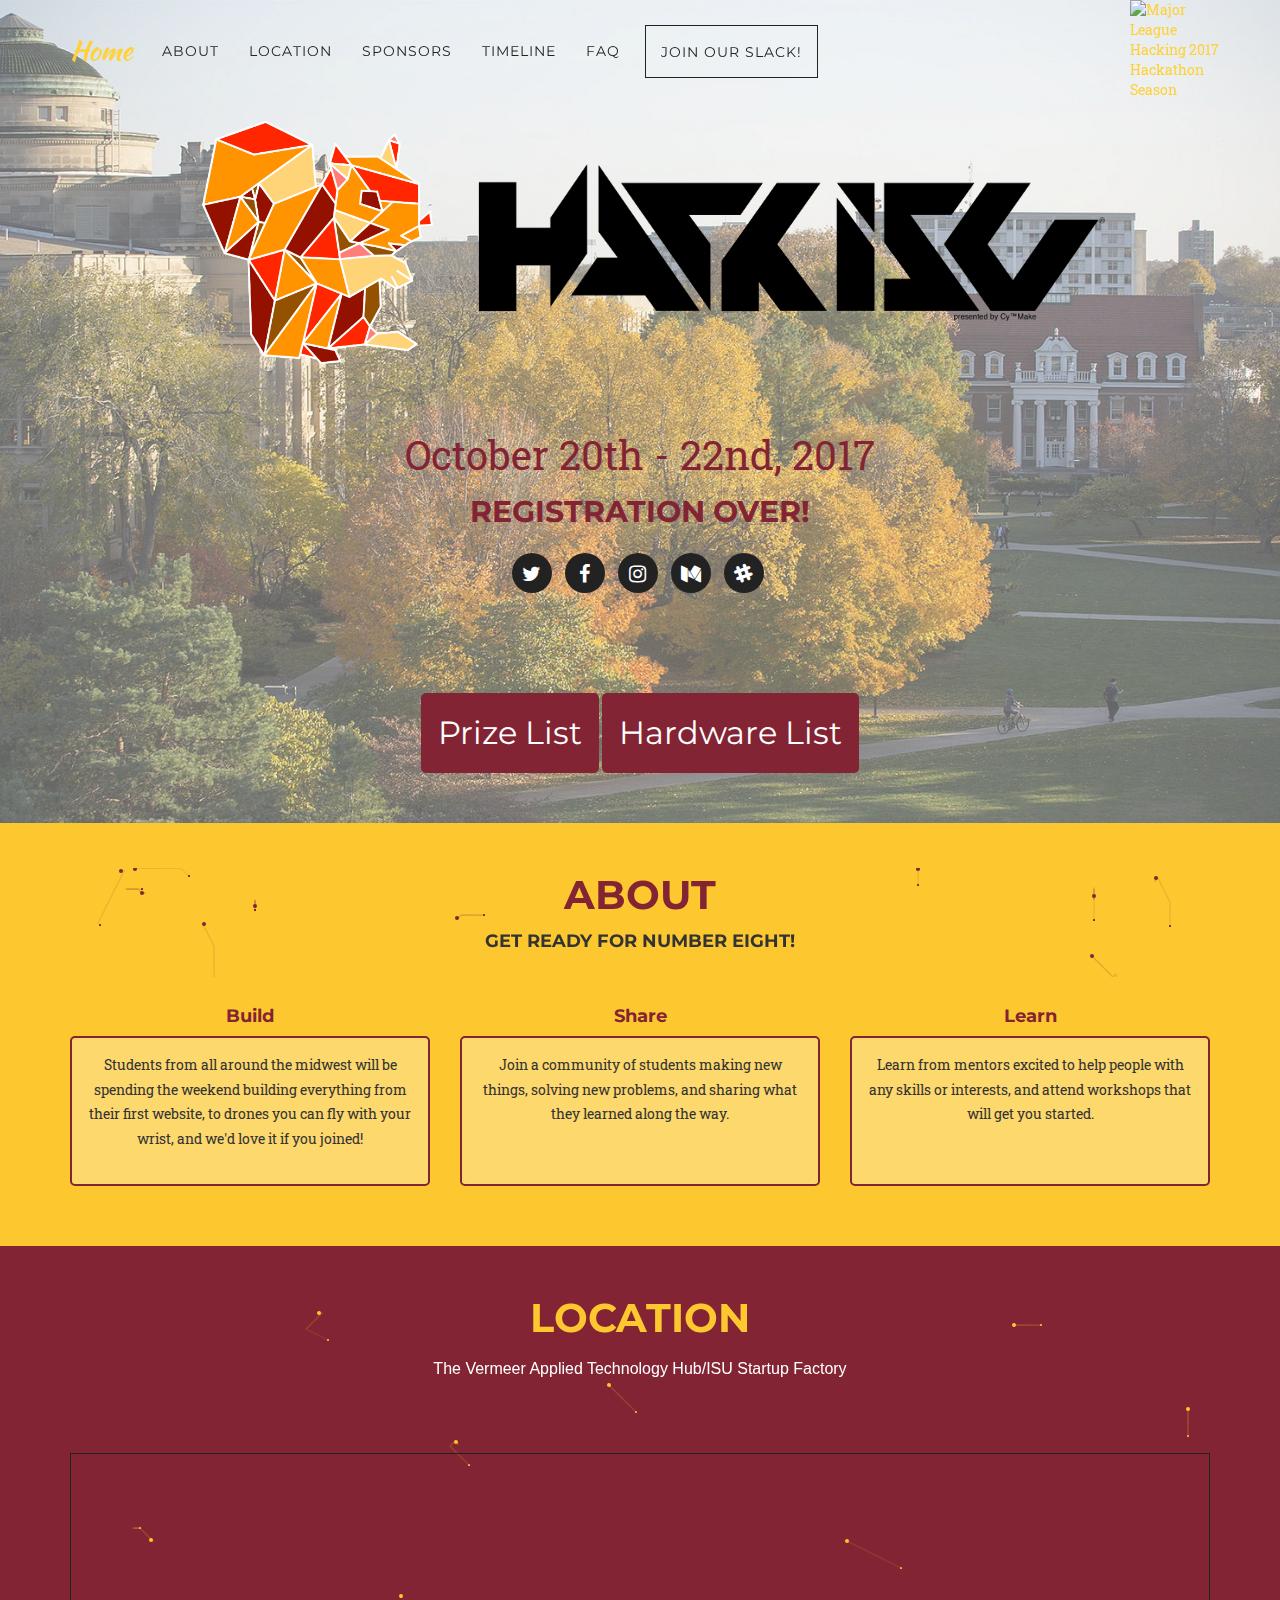
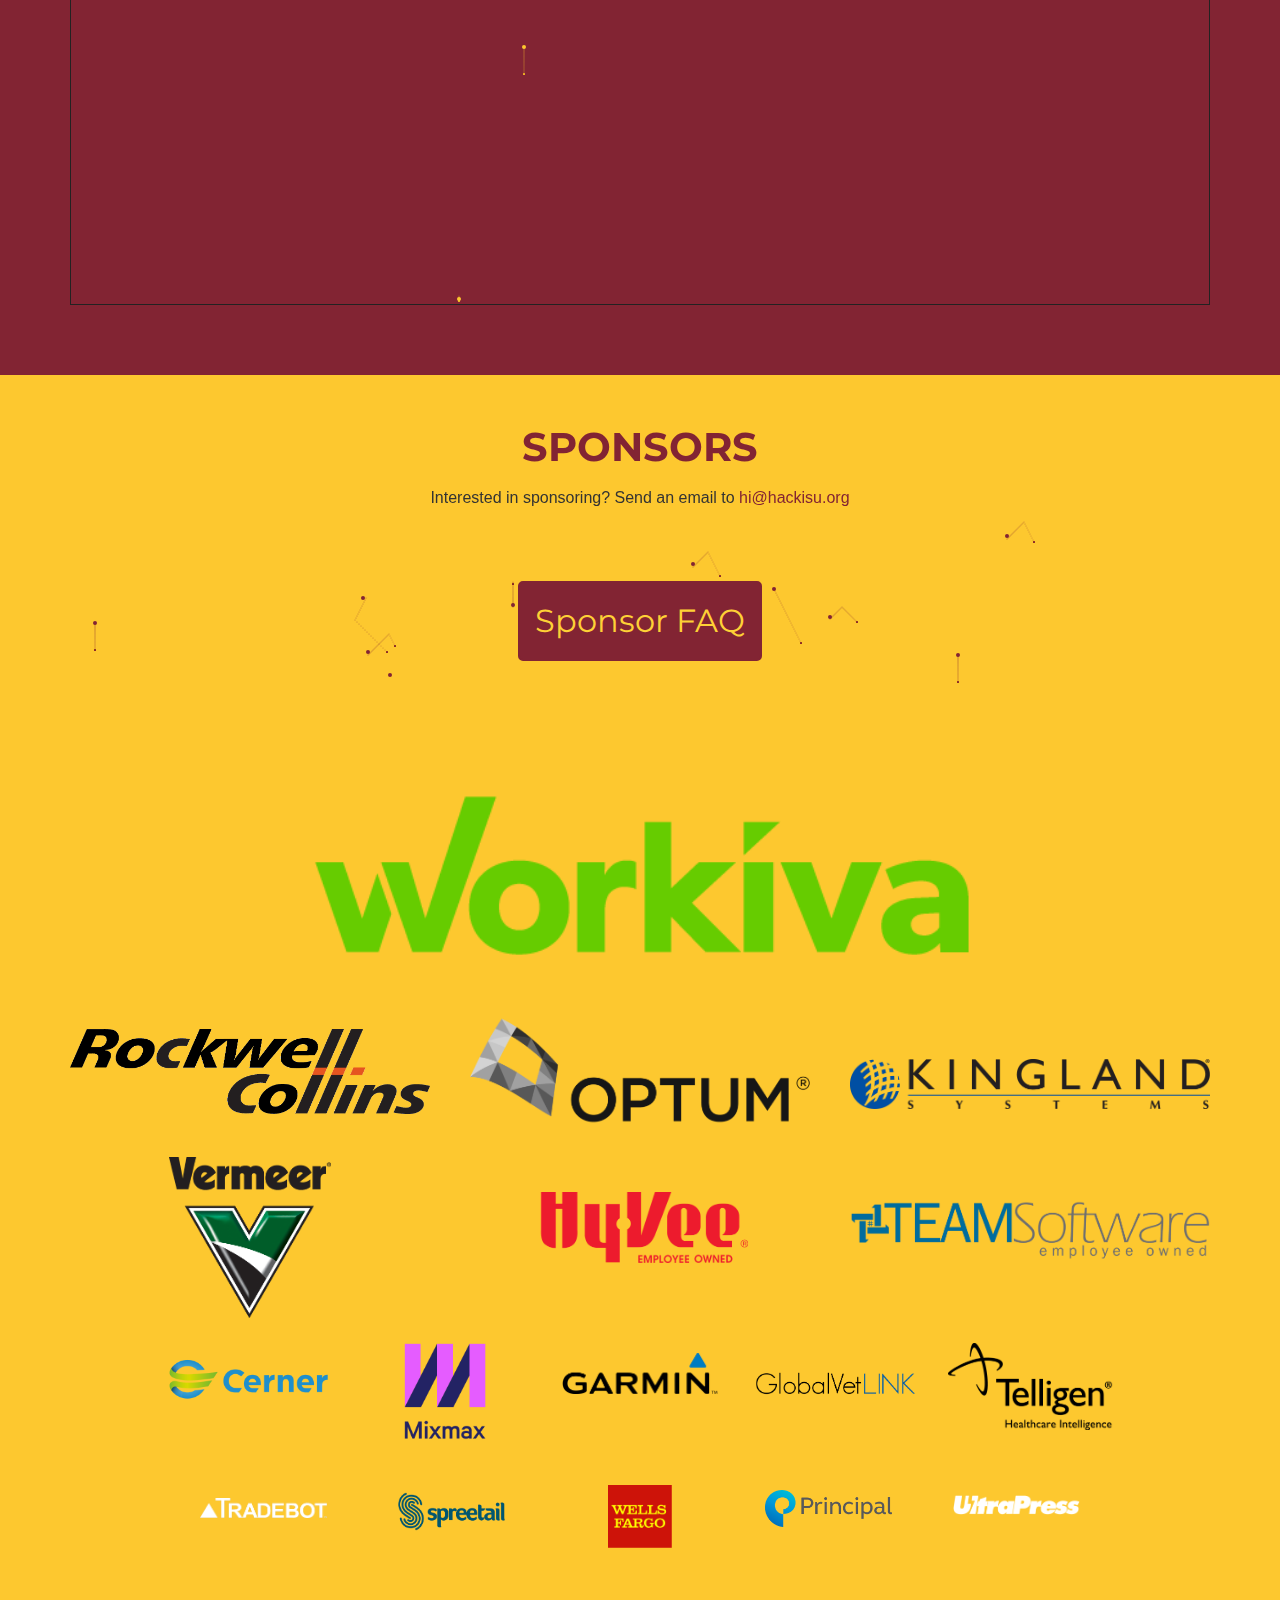
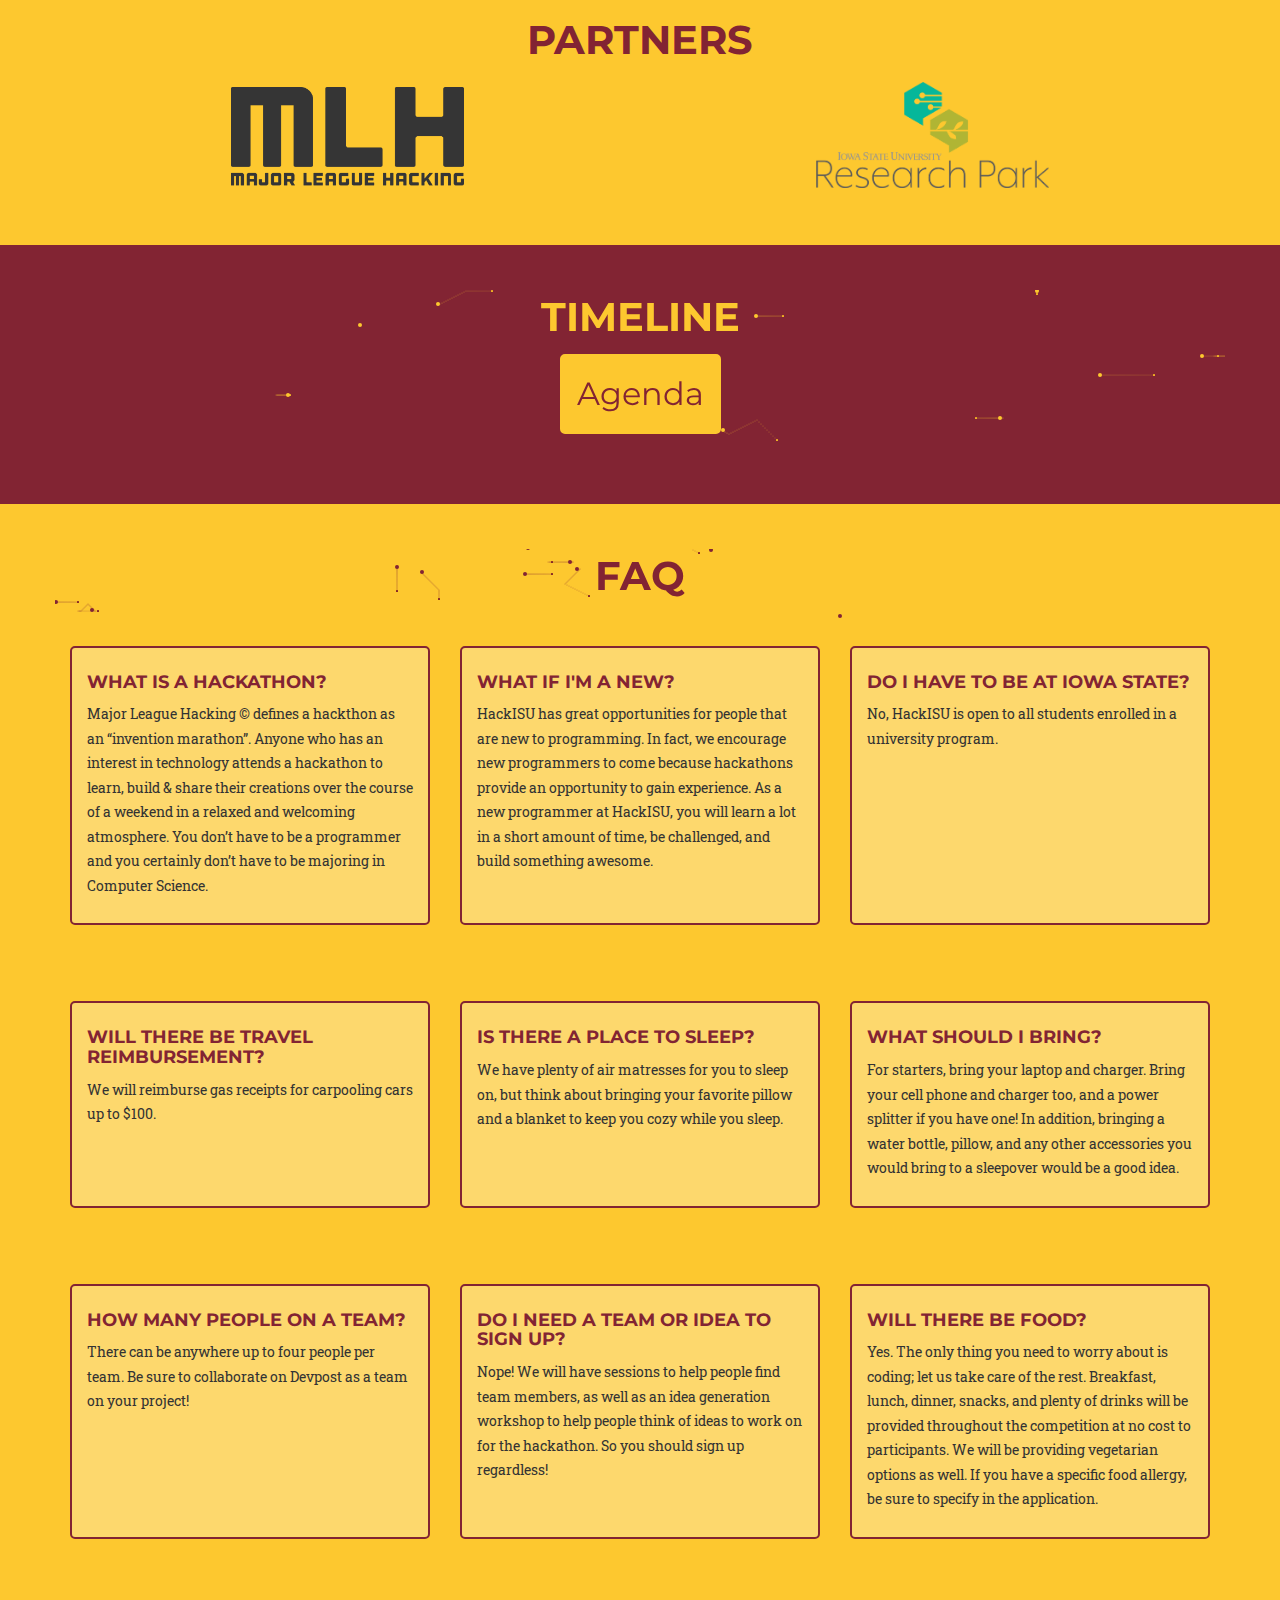
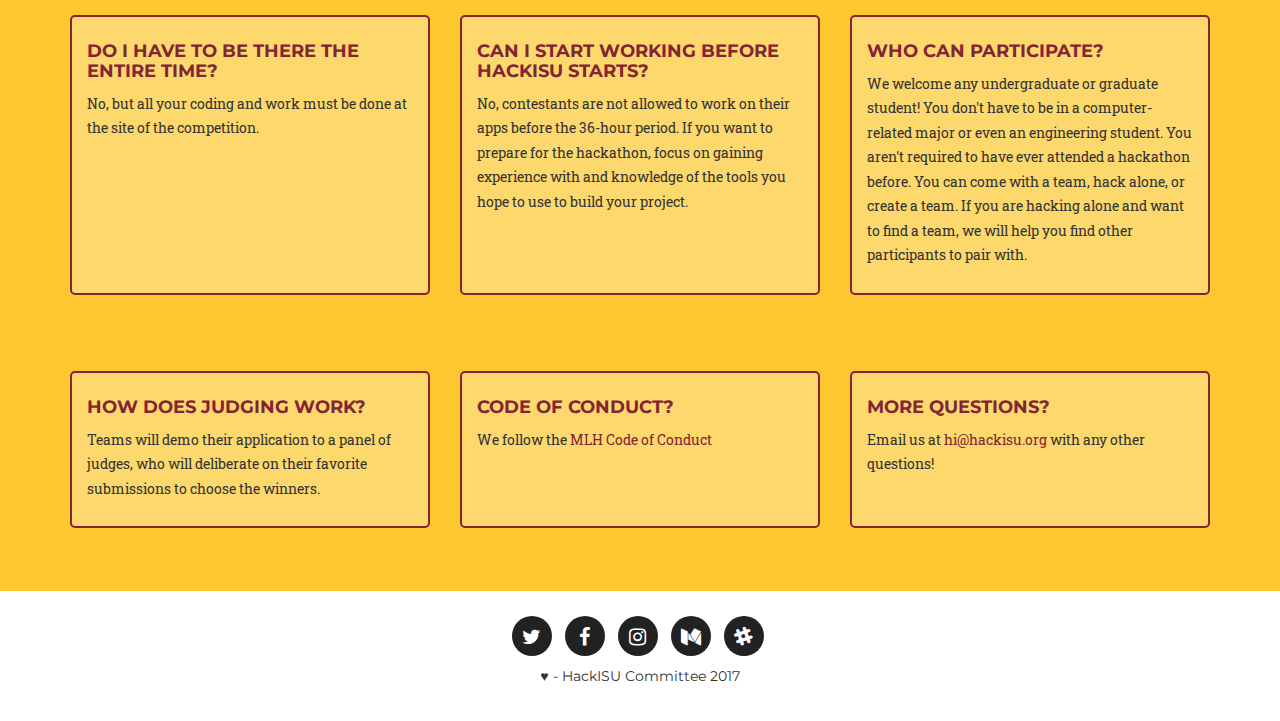
==== index.html @ a00c59f2 "Updated prize list: Added MixMax, Added prize categories, Removed TeamSoftware Removed Vermeer Tech " ====
<!DOCTYPE html>
<html lang="en">

<head>
  <!-- <meta http-equiv="refresh" content="10" /> -->

  <meta charset="utf-8">
  <meta http-equiv="X-UA-Compatible" content="IE=edge">
  <meta name="viewport" content="width=device-width, initial-scale=1">
  <meta name="description" content="">
  <meta name="author" content="">

  <title>HackISU - Midwest Hackathon</title>

  <link rel="icon" type="image/png" href="./img/hackisu/HackSquirrel_Official.png">

  <!-- Bootstrap Core CSS -->
  <link href="https://maxcdn.bootstrapcdn.com/bootstrap/3.3.5/css/bootstrap.min.css" rel="stylesheet">

  <!-- Custom CSS -->
  <link href="css/styles.css" rel="stylesheet">

  <!-- Custom Fonts -->
  <link rel="stylesheet" href="https://maxcdn.bootstrapcdn.com/font-awesome/4.5.0/css/font-awesome.min.css">
  <link href="https://fonts.googleapis.com/css?family=Montserrat:400,700" rel="stylesheet" type="text/css">
  <link href='https://fonts.googleapis.com/css?family=Kaushan+Script' rel='stylesheet' type='text/css'>
  <link href='https://fonts.googleapis.com/css?family=Droid+Serif:400,700,400italic,700italic' rel='stylesheet' type='text/css'>
  <link href='https://fonts.googleapis.com/css?family=Roboto+Slab:400,100,300,700' rel='stylesheet' type='text/css'>

  <!-- HTML5 Shim and Respond.js IE8 support of HTML5 elements and media queries -->
  <!-- WARNING: Respond.js doesn't work if you view the page via file:// -->
  <!--[if lt IE 9]>
          <script src="https://oss.maxcdn.com/libs/html5shiv/3.7.0/html5shiv.js"></script>
          <script src="https://oss.maxcdn.com/libs/respond.js/1.4.2/respond.min.js"></script>
      <![endif]-->
  <script>
    var REDIRECT_URL = "http://hackisu.org/callback.html";
    var CLIENT_ID = "5785822e529eb55131e76dce4822f25b06cf665cd47aa902ce3fa28a19e59d05";
  </script>
</head>

<body id="page-top" class="index">

  <!-- MLH Badge-->
  <a id="mlh-trust-badge" style="display:block;max-width:100px;min-width:60px;position:fixed;right:50px;top:0;width:10%;z-index:10000"
    href="https://mlh.io/seasons/na-2018/events?utm_source=na-2018&utm_medium=TrustBadge&utm_campaign=na-2018&utm_content=gray"
    target="_blank"><img src="https://s3.amazonaws.com/logged-assets/trust-badge/2018/gray.svg"
    alt="Major League Hacking 2017 Hackathon Season" style="width:100%"></a>

  <!-- Navigation -->
  <nav class="navbar navbar-default navbar-fixed-top">
    <div class="container">
      <!-- Brand and toggle get grouped for better mobile display -->
      <div class="navbar-header page-scroll">
        <button type="button" class="navbar-toggle" data-toggle="collapse" data-target="#bs-example-navbar-collapse-1">
            <span class="sr-only">Toggle navigation</span>
            <span class="icon-bar"></span>
            <span class="icon-bar"></span>
            <span class="icon-bar"></span>
        </button>

        <!-- Old home button that took you to the top of the page -->
        <a class="navbar-brand page-scroll" href="#page-top">Home</a>
      </div>

      <!-- Collect the nav links, forms, and other content for toggling -->
      <div class="collapse navbar-collapse" id="bs-example-navbar-collapse-1">
        <ul class="nav navbar-nav navbar-left">
          <li class="hidden"> <a href="#page-top"></a> </li>
          <li><a class="page-scroll" href="#about">About</a></li>
          <li><a class="page-scroll" href="#location">Location</a></li>
          <li><a class="page-scroll" href="#sponsors">Sponsors</a></li>
          <li><a class="page-scroll" href="#timeline">Timeline</a></li>
          <li><a class="page-scroll" href="#faq">FAQ</a></li>

          <!-- TODO Uncomment when registration starts -->
          <!-- <li class="apply" style="cursor:pointer"> <a onclick="toMLH()">Register</a> </li> -->
          <li class="apply" style="cursor:pointer"> <a href="https://hackisuviii.slack.com">Join Our Slack!</a>
        </ul>
      </div>
      <!-- /.navbar-collapse -->
    </div>
    <!-- /.container-fluid -->
  </nav>

  <!-- Header -->
  <header>
    <div class="overlay">
      <div class="container">
        <div class="intro-text">
          <div class="intro-heading">
            <img style="width:25%" src="./img/hackisu/HackSquirrel_Official.png" />
            <img style="width:55%" src="./img/hackisu/hackisu-typography-1.png" />
          </div>
          <span class="intro-lead-in icon-red">October 20th - 22nd, 2017</span>

          <!-- Submit Project! -->


          <!-- TODO Comment out when HackISU starts -->
          <!-- <h2 class="section-heading icon-red">Summoning fellow hackers!</h2>
  		    <button onclick="toMLH()" class="button" href="" style="margin-top:10px">Register Here!</button> -->

          <h2 class="section-heading icon-red">Registration Over!</h2>

          <!-- TODO Uncomment when event is over! -->
          <!-- <h2 class="intro-reg-closing icon-red">Thanks for attending the Fall HackISU! Check back soon to register for the spring event!</h2> -->

          <ul class="list-inline social-buttons" style="margin-top:25px;">
            <li><a href="https://twitter.com/hackisu"><i class="fa fa-twitter"></i></a></li>
            <li><a href="https://www.facebook.com/HackISU"><i class="fa fa-facebook"></i></a></li>
            <li><a href="https://www.instagram.com/hack_isu"><i class="fa fa-instagram"></i></a></li>
            <li><a href="https://www.medium.com/@hackiowastate"><i class="fa fa-medium"></i></a></li>
            <!-- Will need to be updated every hackathon. Comment out a couple weeks after hackathon -->
            <li><a href="https://hackisuviii.slack.com"><i class="fa fa-slack"></i></a></li>
          </ul>

          <!-- Buttons to the hardware list and prize list -->
          <div style="padding-top: 100px;">
            <a href="prizelist.html" class="buttonMainPage" role="button">Prize List</a>
            <a href="hardwarelist.html" class="buttonMainPage" role="button">Hardware List</a>
          </div>

        </div>
      </div>
    </div>
  </header>

  <!-- About Section -->
  <section id="about" class="background-yellow">
    <div class="container">
      <div class="row">
        <div class="col-lg-12 text-center">
          <h2 class="section-heading icon-red">About</h2>
          <h4 class="section-subheading ">Get ready for number eight!</h4>
        </div>
        <canvas class="all hideOnMobile" style="margin-top:-100%"></canvas>
      </div>
      <div class="row">
        <div class="col-md-4 text-center">
          <h4 class="service-heading text-center icon-red">Build</h4>
          <p class="text-left highlight-red-box about_wrapper">Students from all around the midwest will be spending the weekend building everything from their first website, to drones you can fly with your wrist, and we'd love it if you joined!</p>
        </div>
        <div class="col-md-4 text-center">
          <h4 class="service-heading text-center icon-red">Share</h4>
          <p class="text-left highlight-red-box about_wrapper">Join a community of students making new things, solving new problems, and sharing what they learned along the way.</p>
        </div>
        <div class="col-md-4 text-center">
          <h4 class="service-heading icon-red">Learn</h4>
          <p class="text-left highlight-red-box about_wrapper">Learn from mentors excited to help people with any skills or interests, and attend workshops that will get you started.</p>
        </div>
      </div>
    </div>
  </section>

  <!-- Location Section -->
  <section id="location" class="background-red">
    <div class="container">
      <div class="row">
        <div class="col-lg-12 text-center">
          <h2 class="section-heading icon-yellow">Location</h2>
          <h3 class="section-subheading icon-white">The Vermeer Applied Technology Hub/ISU Startup Factory</h3>
          <div class="map-border">
            <div class="iframe-overlay" onClick="style.pointerEvents='none'"></div>
            <iframe width="100%" height="450" frameborder="0" style="border:0" src="https://www.google.com/maps/embed/v1/place?q=2710+South+Loop+Drive,+Ames,+IA,+United+States&key=AIzaSyBmiEfQOAabHHUJJ8EdNjWRSddpdYUVW0A" allowfullscreen></iframe>
          </div>
        </div>
        <canvas class="all hideOnMobile" style="margin-top:-100%"></canvas>
      </div>
    </div>
  </section>

  <!-- Sponsors Section -->
  <section id="sponsors" class="background-yellow">
    <div class="container">
      <div class="row">
        <div class="col-lg-12 text-center">
          <h2 class="section-heading icon-red">Sponsors</h2>
          <h3 class="section-subheading">Interested in sponsoring? Send an email to <a href="mailto:hi@hackisu.org" style="color:#822433">hi@hackisu.org</a></h3>

          <!-- Sponsors Button -->
          <div class="row" style="margin-bottom:55px">
            <div class="col-lg-12 text-center">
              <a href="sponsors.html" class="button">Sponsor FAQ</a>
            </div>
          </div>
        </div>
        <canvas class="all" style="margin-top:-100%;"></canvas>
      </div>

      <!-- Sponsor Images -->
      <div class="row">
        <div class="col-sm-12" style="text-align:center">
          <a href="http://workiva.com" target="_blank"><img src="./img/sponsors/Workiva-Logo-Digital_and_Web.png" style="width:65%" /></a>
        </div>
      </div>

      <div class="row">
        <div class="col-sm-4" style="text-align:center">
          <a href="http://rockwellcollins.com" target="_blank"><img src="./img/sponsors/RClogo_col_rgb.png" style="width:100%; padding-top: 15px"/></a>
        </div>

        <div class="col-sm-4" style="text-align:center">
          <a href="http://optum.com" target="_blank"><img src="./img/sponsors/OPTUM.png" style="width:100%;"/></a>
        </div>

        <div class="col-sm-4" style="text-align:center">
          <a href="http://www.kingland.com/" target="_blank"><img src="./img/sponsors/kingland.png" style="width:100%; padding-top: 45px;"/></a>
        </div>
      </div>

      <div class="row">
        <div class="col-sm-4" style="text-align:center">
          <a href="http://vermeer.com" target="_blank"><img src="./img/sponsors/vermeer.png" style="width:45%; padding-top: 30px;"/></a>
        </div>


        <div class="col-sm-4" style="text-align:center">
          <a href="http://hy-vee.com" target="_blank"><img src="./img/sponsors/Hy-Vee.png" style="width:60%; padding-top: 65px;"/></a>
        </div>

        <div class="col-sm-4" style="text-align:center">
          <a href="http://teamsoftware.com/" target="_blank"><img src="./img/sponsors/logo_TeamSoftware.png" style="width:100%; padding-top: 72px;" /></a>
        </div>
      </div>

      <div class="row">
        <div class="col-sm-1" style="text-align:center"></div>

        <div class="col-sm-2" style="text-align:center">
          <a href="http://www.cerner.com/" target="_blank"><img src="./img/sponsors/cerner.png" style="width:100%; padding-top: 40px;"/></a>
        </div>

        <div class="col-sm-2" style="text-align:center">
          <a href="http://mixmax.com" target="_blank"><img src="./img/sponsors/mixmax.png" style="width:65%; padding-top: 20px;" /></a>
        </div>

        <div class="col-sm-2" style="text-align:center">
          <a href="http://www.garmin.com" target="_blank"><img src="./img/sponsors/Garmin_logo.png" style="width:95%; padding-top: 35px;" /></a>
        </div>

        <div class="col-sm-2" style="text-align:center">
          <a href="https://www.globalvetlink.com/" target="_blank"><img src="./img/sponsors/GVL.png" style="width:100%; padding-top: 53px;" /></a>
        </div>

        <div class="col-sm-2" style="text-align:center">
          <a href="https://www.telligen.com" target="_blank"><img src="./img/sponsors/BW_With_Tag.png" style="width:100%; padding-top: 25px;" /></a>
        </div>

        <div class="col-sm-1" style="text-align:center"></div>
      </div>

      <div class="row" style="padding:20px;">
        <div class="col-sm-1" style="text-align:center"></div>

        <div class="col-sm-2" style="text-align:center">
          <a href="http://tradebot.com" target="_blank"><img src="./img/sponsors/tradebot.png" style="width:80%; padding-top: 33px"/></a>
        </div>

        <div class="col-sm-2" style="text-align:center">
          <a href="http://spreetail.com" target="_blank"><img src="./img/sponsors/spreetail.png" style="width:70%; padding-top: 25px;"/></a>
        </div>

        <div class="col-sm-2" style="text-align:center">
          <a href="http://www.wellsfargo.com/" target="_blank"><img src="./img/sponsors/wells-fargo.png" style="width:40%; padding-top: 20px;"/></a>
        </div>

        <div class="col-sm-2" style="text-align:center">
          <a href="https://www.principal.com/" target="_blank"><img src="./img/sponsors/principal_financial_logo.png" style="width:80%; padding-top: 25px;"/></a>
        </div>

        <div class="col-sm-2" style="text-align:center">
          <a href="https://ultrapress.com" target="_blank"><img src="./img/sponsors/UP_Logo_white.png" style="width:80%; padding-top: 30px;"/></a>
        </div>

        <div class="col-sm-1" style="text-align:center"></div>
      </div>

      <!-- Partner Images -->
      <div class="row" style="padding-top: 50px">
        <div class="col-lg-12 text-center">
          <h2 class="section-heading icon-red">Partners</h2>
        </div>
      </div>

      <div class="row">
        <div class="col-sm-6" style="text-align:center">
          <a href="http://mlh.io" target="_blank"><img src="./img/sponsors/mlh-logo-grayscale.png" style="width: 42%; padding-top: 10px;"/></a>
        </div>

        <div class="col-sm-6" style="text-align:center">
          <a href="http://www.isupark.org" target="_blank"><img src="./img/sponsors/ISUResearchPark.png" style="width: 42%; padding-top: 5px;"/></a>
        </div>

      </div>

    </div>
  </section>

  <!-- Timeline Section -->
  <section id="timeline" class="background-red">
    <div class="container">
      <div class="row">
        <div class="col-lg-12 text-center">
          <h2 class="section-heading icon-yellow">Timeline</h2>
            <a href="timeline.html" class="button3">Agenda</a>
          <!-- <a href="" class="button3">To be announced...</a> -->
        </div>
        <canvas class="all" style="margin-top:-100%;"></canvas>
      </div>
    </div>
  </section>

  <!-- FAQ Section -->
  <section id="faq" class="background-yellow">
    <div class="container">
      <div class="row">
        <div class="col-lg-12 text-center">
          <h2 class="section-heading icon-red">FAQ</h2>
        </div>
        <canvas class="all hideOnMobile" style="margin-top:-100%;"></canvas>
      </div>
      <div class="row question-group" style="margin-top:0;">
        <div class="col-sm-4 faq_wrapper">
          <div class="highlight-red-box">
            <h4 class="icon-red">What is a hackathon?</h4>
            <p>Major League Hacking &copy defines a hackthon as an “invention marathon”.
              Anyone who has an interest in technology attends a hackathon to learn,
              build &amp share their creations over the course of a weekend in a relaxed and welcoming atmosphere.
              You don’t have to be a programmer and you certainly don’t have to be majoring in Computer Science.</p>
          </div>
        </div>
        <div class="col-sm-4 faq_wrapper">
          <div class="highlight-red-box">
            <h4 class="icon-red">What if I'm a new?</h4>
            <p>HackISU has great opportunities for people that are new to programming.
              In fact, we encourage new programmers to come because hackathons provide an opportunity to gain experience.
              As a new programmer at HackISU, you will learn a lot in a short
              amount of time, be challenged, and build something awesome.</p>
          </div>
        </div>
        <div class="col-sm-4 faq_wrapper">
          <div class="highlight-red-box">
            <h4 class="icon-red">Do I have to be at Iowa State?</h4>
            <p>No, HackISU is open to all students enrolled in a university program.</p>
          </div>
        </div>
      </div>


      <div class="row question-group">
        <div class="col-sm-4 faq_wrapper">
          <div class="highlight-red-box">
            <h4 class="icon-red">Will there be travel reimbursement?</h4>
            <p>We will reimburse gas receipts for carpooling cars up to $100.</p>
          </div>
        </div>

        <div class="col-sm-4 faq_wrapper">
          <div class="highlight-red-box">
            <h4 class="icon-red">Is there a place to sleep?</h4>
            <p>We have plenty of air matresses for you to sleep on, but think about
              bringing your favorite pillow and a blanket to keep you cozy while you sleep.</p>
          </div>
        </div>

        <div class="col-sm-4 faq_wrapper">
          <div class="highlight-red-box">
            <h4 class="icon-red">What should I bring?</h4>
            <p>For starters, bring your laptop and charger. Bring your cell phone and charger too,
              and a power splitter if you have one! In addition, bringing a water bottle, pillow,
              and any other accessories you would bring to a sleepover would be a good
              idea.
            </p>
          </div>
        </div>
      </div>


      <div class="row question-group">
        <div class="col-sm-4 faq_wrapper">
          <div class="highlight-red-box">
            <h4 class="icon-red">How many people on a team?</h4>
            <p>There can be anywhere up to four people per team. Be sure to
              collaborate on Devpost as a team on your project!</p>
          </div>
        </div>

        <div class="col-sm-4 faq_wrapper">
          <div class="highlight-red-box">
            <h4 class="icon-red">Do I need a team or idea to sign up?</h4>
            <p>Nope! We will have sessions to help people find team members,
              as well as an idea generation workshop to help people think of
              ideas to work on for the hackathon. So you should sign up regardless!</p>
          </div>
        </div>

        <div class="col-sm-4 faq_wrapper">
          <div class="highlight-red-box">
            <h4 class="icon-red">Will there be food?</h4>
            <p>Yes. The only thing you need to worry about is coding; let us take care of the rest.
              Breakfast, lunch, dinner, snacks, and plenty of drinks will be provided throughout the
              competition at no cost to participants. We will be providing vegetarian options as well.
              If you have a specific food allergy, be sure to specify in the application.</p>
          </div>
        </div>
      </div>


      <div class="row question-group">
        <div class="col-sm-4 faq_wrapper">
          <div class="highlight-red-box">
            <h4 class="icon-red">Do I have to be there the entire time?</h4>
            <p>No, but all your coding and work must be done at the site of the competition.</p>
          </div>
        </div>

        <div class="col-sm-4 faq_wrapper">
          <div class="highlight-red-box">
            <h4 class="icon-red">Can I start working before HackISU starts?</h4>
            <p>No, contestants are not allowed to work on their apps before the 36-hour period.
              If you want to prepare for the hackathon, focus on gaining experience with and
              knowledge of the tools you hope to use to build your project.</p>
          </div>
        </div>

        <div class="col-sm-4 faq_wrapper">
          <div class="highlight-red-box">
            <h4 class="icon-red">Who can participate?</h4>
            <p>We welcome any undergraduate or graduate student! You don't have to be in a
              computer-related major or even an engineering student. You aren't required
              to have ever attended a hackathon before. You can come with a team, hack alone,
              or create a team. If you are hacking alone and want to find a team,
              we will help you find other participants to pair with.</p>
          </div>
        </div>
      </div>


      <div class="row question-group">
        <div class="col-sm-4 faq_wrapper">
          <div class="highlight-red-box">
            <h4 class="icon-red">How does judging work?</h4>
            <p>Teams will demo their application to a panel of judges, who will
              deliberate on their favorite submissions to choose the winners.</p>
          </div>
        </div>

        <div class="col-sm-4 faq_wrapper">
          <div class="highlight-red-box">
            <h4 class="icon-red">Code of Conduct?</h4>
            <p>We follow the <a href="https://static.mlh.io/docs/mlh-code-of-conduct.pdf" target="_blank" style = "color: #822433">MLH Code of Conduct</a></p>
          </div>
        </div>

        <div class="col-sm-4 faq_wrapper">
          <div class="highlight-red-box">
            <h4 class="icon-red">More questions?</h4>
            <p>Email us at <a href="mailto:hi@hackisu.org" style="color:#822433">hi@hackisu.org</a> with any other questions!</p>
          </div>
        </div>

      </div>

    </div>

  </section>

  <!-- Footer Section -->
  <footer>
    <div class="container">
      <ul class="list-inline social-buttons">
        <li><a href="https://twitter.com/hackisu"><i class="fa fa-twitter"></i></a></li>
        <li><a href="https://www.facebook.com/HackISU"><i class="fa fa-facebook"></i></a></li>
        <li><a href="https://www.instagram.com/hack_isu"><i class="fa fa-instagram"></i></a></li>
        <li><a href="https://www.medium.com/@hackiowastate"><i class="fa fa-medium"></i></a></li>
        <!-- Will need to be updated every hackathon. Comment out a couple weeks after hackathon -->
        <li><a href="https://hackisuviii.slack.com"><i class="fa fa-slack"></i></a></li>
      </ul>
      <span class="copyright">&hearts; - HackISU Committee 2017</span>
    </div>
  </footer>

  <!-- jQuery -->
  <script src="https://code.jquery.com/jquery-1.11.3.min.js"></script>

  <!-- Bootstrap Core JavaScript -->
  <script src="https://maxcdn.bootstrapcdn.com/bootstrap/3.3.5/js/bootstrap.min.js"></script>

  <!-- Plugin JavaScript -->
  <script src="https://cdnjs.cloudflare.com/ajax/libs/jquery-easing/1.3/jquery.easing.min.js"></script>
  <script src="js/classie.js"></script>
  <script src="js/cbpAnimatedHeader.js"></script>

  <!-- Contact Form JavaScript -->
  <script src="js/jqBootstrapValidation.js"></script>
  <script src="js/contact_me.js"></script>
  <script>
    (function(i, s, o, g, r, a, m) {
      i['GoogleAnalyticsObject'] = r;
      i[r] = i[r] || function() {
        (i[r].q = i[r].q || []).push(arguments)
      }, i[r].l = 1 * new Date();
      a = s.createElement(o),
        m = s.getElementsByTagName(o)[0];
      a.async = 1;
      a.src = g;
      m.parentNode.insertBefore(a, m)
    })(window, document, 'script', 'https://www.google-analytics.com/analytics.js', 'ga');

    ga('create', 'UA-80489534-1', 'auto');
    ga('send', 'pageview');
  </script>

  <!-- Custom Theme JavaScript -->
  <script src="js/scripts.js"></script>
  <script>
    var cons = [];
    var circs = [];
    var cans = document.getElementsByClassName('all');

    var toMLH = function() {
      window.location.assign("http://my.mlh.io/oauth/authorize?client_id=" + "76078568bf3d8609b9b2bf9fc476ee17b02611a8c98b400c8f40bb7dd56dd58b" + "&redirect_uri=" + "https%3A%2F%2Fhackisu.org%2Fcallback.html" + "&response_type=token");

      // URL for 'Register' button
      // http://my.mlh.io/oauth/authorize?client_id="+CLIENT_ID+"&redirect_uri="+REDIRECT_URL+"&response_type=token

      // URL for 'Submit Project!' button
      // http://devpost.hackisu.org
    }

    for (i = 0; i < cans.length; i++) {
      var can = cans[i];

      cons.push(can.getContext('2d'));
    }
    var pageX, pageY;

    init();
    //run();

    function init() {
      document.onmousemove = handleMouseMove;
      var i = 0;
      while (i < cans.length) {
        var can = cans[i];
        var con = cons[i];

        resizeCanvas(can);
        if (i % 2 != 0) {
          var cur_circle = makeCircles(can, "#FDC82F");
          circs.push(cur_circle);
          //draw(cur_circle,con,can);
        } else {
          var cur_circle = makeCircles(can, "#822433");
          circs.push(cur_circle);
          //draw(cur_circle,con,can);
        }
        i++;
      }
      run();
    }

    function run() {
      var i = 0;
      setInterval(function() {
        for (i = 0; i < circs.length; i++) {
          var can = cans[i];
          var con = cons[i];
          moveCircles(circs[i], can);
          draw(circs[i], con, can);
        }
        i++;
        if (i >= cans.length) {
          i = 0;
        }
      }, 1000 / 30);
    }

    function resizeCanvas(canvas) {
      canvas.style.width = canvas.parentNode.clientWidth;
      canvas.style.height = canvas.parentNode.clientHeight;
      canvas.width = canvas.parentNode.clientWidth;
      canvas.height = canvas.parentNode.clientHeight;
    }

    function handleMouseMove(event) {
      var dot, eventDoc, doc, body;
      event = event || window.event; // IE-ism

      if (event.pageX == null && event.clientX != null) {
        eventDoc = (event.target && event.target.ownerDocument) || document;
        doc = eventDoc.documentElement;
        body = eventDoc.body;
        event.pageX = event.clientX +
          (doc && doc.scrollLeft || body && body.scrollLeft || 0) -
          (doc && doc.clientLeft || body && body.clientLeft || 0);
        event.pageY = event.clientY +
          (doc && doc.scrollTop || body && body.scrollTop || 0) -
          (doc && doc.clientTop || body && body.clientTop || 0);
      }
      pageX = event.pageX;
      pageY = event.pageY;

    }

    function makeCircles(canvas, color) {
      var max = 10;
      var rad = 2;
      var circles = [];

      for (i = 0; i < max; i++) {
        var cur = {};
        cur.x = Math.floor(Math.random() * (canvas.width + 2 * rad) - rad);
        cur.y = Math.floor(Math.random() * (canvas.height + 2 * rad) - rad);
        cur.startX = cur.x;
        cur.startY = cur.y;
        cur.color = color;
        cur.dirX = Math.floor(Math.random() * 3 - 2);
        cur.dirY = Math.floor(Math.random() * 3 - 2);
        cur.r = rad;
        cur.tail = [];

        for (j = 0; j < 60; j++) {
          var link = {};
          link.x = cur.x;
          link.y = cur.y;
          link.dirX = 0;
          link.dirY = 0;
          link.r = .5;

          cur.tail.push(link);
        }

        if (collided(circles, cur)) {
          i--;
        } else {
          circles.push(cur);
        }
      }
      return circles;
    }

    function moveCircles(circles, canvas) {
      for (i = 0; i < circles.length; i++) {
        var dist = 0;

        var potX = 0;
        var potY = 0;

        if ((circles[i].x + circles[i].dirX) > 0 && (circles[i].x + circles[i].dirX) < canvas.width) {
          potX = circles[i].dirX;
        } else {
          circles[i].dirX = Math.floor(Math.random() * 3 - 2);
        }
        if ((circles[i].y + circles[i].dirY) > 0 && (circles[i].y + circles[i].dirY) < canvas.height) {
          potY = circles[i].dirY;
        } else {
          circles[i].dirY = Math.floor(Math.random() * 3 - 2);
        }

        var rand = Math.random();
        if (rand > .975) {
          circles[i].dirX += Math.floor(Math.random() * 3 - 2);

          if (circles[i].dirX > 1) {
            circles[i].dirX = -1;
          }

          if (circles[i].dirX < -1) {
            circles[i].dirX = 1;
          }
        } else if (rand > .95) {
          circles[i].dirY += Math.floor(Math.random() * 3 - 2);

          if (circles[i].dirY > 1) {
            circles[i].dirY = -1;
          }

          if (circles[i].dirY < -1) {
            circles[i].dirY = 1;
          }
        }

        var moveable = !collided(circles, circles[i], potX, potY);

        if (moveable) {
          circles[i].x += potX;
          circles[i].y += potY;
          var prevX = circles[i].dirX;
          var prevY = circles[i].dirY;

          for (id in circles[i].tail) {
            var link = circles[i].tail[id];
            var tempX = link.dirX;
            var tempY = link.dirY;

            link.dirX = prevX;
            link.dirY = prevY;
            link.x += link.dirX;
            link.y += link.dirY;


            prevX = tempX;
            prevY = tempY;
          }
        }
      }
    }

    function collided(circles, c1, x, y) {
      if (circles.length == 0) {
        return false;
      }

      for (j = 0; j < circles.length; j++) {

        if (circles[j] != c1 && distance(c1.x + x, c1.y + y, circles[j].x, circles[j].y) <= c1.r + circles[j].r) {
          return true;
        }
      }
      return false;
    }

    function distance(x1, y1, x2, y2) {
      return Math.sqrt((x1 - x2) * (x1 - x2) + (y1 - y2) * (y1 - y2));
    }

    function draw(circles, context, canvas) {
      context.clearRect(0, 0, canvas.width, canvas.height);
      for (i = 0; i < circles.length; i++) {
        var cur = circles[i];

        for (id in cur.tail) {
          var link = cur.tail[id];
          context.fillStyle = cur.color;
          context.globalAlpha = .6 - (id / 150);
          context.beginPath();
          context.arc(link.x, link.y, link.r, 0, 2 * Math.PI);
          context.fill();
        }

        context.fillStyle = cur.color;
        context.globalAlpha = 1;
        context.beginPath();
        context.arc(cur.x, cur.y, cur.r, 0, 2 * Math.PI);
        context.fill();
      }
    }
  </script>

</body>

</html>
---- css/styles.css ----
body {
    overflow-x: hidden;
    font-family: "Roboto Slab","Helvetica Neue",Helvetica,Arial,sans-serif;
}

*, *:before, *:after {
    -webkit-box-sizing: border-box; /* Needed for mobile WebKit */
    -moz-box-sizing: border-box; /* Needed for Firefox */
    box-sizing: border-box
}


.highlight-yellow-box {
    background-color: rgba(255,255,255,.3);
    padding: 15px;
    border-radius: 5px;
    border-style: solid;
    border-width: 2px;
    border-color: #DDA80F;
    display: inline-block;
    width: 100%;
}

#sponsors-page {
     background-color: white;
}


 .highlight-red-box2{
    background-color: rgba(255,255,255,.3);
    padding: 15px;
    border-radius: 5px;
    border-style: solid;
    border-width: 2px;
    border-color: #822433;
    display: inline-block;
    width: 500px;
    min-height: 400px;
}


.highlight-red-box {
    background-color: rgba(255,255,255,.3);
    padding: 15px;
    border-radius: 5px;
    border-style: solid;
    border-width: 2px;
    border-color: #822433;
    display: inline-block;
    width: 100%;

}
/*.button2{
    background-color: #222;
    border-style: solid;
    border-width: 2px;
    border-color: #fff;;
    color: #fff;
    display: inline-block;
    color: icon-yellow;
    font-family: Montserrat,"Helvetica Neue",Helvetica,Arial,sans-serif;
    font-size: 2.5vw;
    -webkit-transition-duration: 0.4s;
    transition-duration: 0.4s;
    cursor: pointer;
    padding: 10px;
}*/

.button2 {
    background-color: #222;
    padding: 15px;
    border-radius: 5px;
    border-style: solid;
    border-width: 2px;
    border-color: #fff;
    display: inline-block;
    color: icon-yellow;
    font-family: Montserrat,"Helvetica Neue",Helvetica,Arial,sans-serif;
    font-size: 2.5vw;
    -webkit-transition-duration: 0.4s; /* Safari */
    transition-duration: 0.4s;
    cursor: pointer;
}

.button2:hover{
  background-color: #822433;
  color:  background-color: #FDC82F;
}

.button {
    background-color: #822433;
    padding: 15px;
    border-radius: 5px;
    border-style: solid;
    border-width: 2px;
    border-color: #822433;
    display: inline-block;
    color: icon-yellow;
    font-family: Montserrat,"Helvetica Neue",Helvetica,Arial,sans-serif;
    font-size: 2.5vw;
    -webkit-transition-duration: 0.4s; /* Safari */
    transition-duration: 0.4s;
    cursor: pointer;
}

.buttonMainPage {
    background-color: #822433;
    padding: 15px;
    border-radius: 5px;
    border-style: solid;
    border-width: 2px;
    border-color: #822433;
    display: inline-block;
    color: white;
    font-family: Montserrat,"Helvetica Neue",Helvetica,Arial,sans-serif;
    font-size: 2.5vw;
    -webkit-transition-duration: 0.4s; /* Safari */
    transition-duration: 0.4s;
    cursor: pointer;

}
.buttonMainPage:hover{
  background-color: rgba(255,255,255,.3);
  color: #822433;
  text-decoration: none;
}

.button3 {
    background-color: #FDC82F;
    padding: 15px;
    border-radius: 5px;
    border-style: solid;
    border-width: 2px;
    border-color: #FDC82F;
    display: inline-block;
    color: #822433;
    font-family: Montserrat,"Helvetica Neue",Helvetica,Arial,sans-serif;
    font-size: 2.5vw;
    -webkit-transition-duration: 0.4s; /* Safari */
    transition-duration: 0.4s;
    cursor: pointer;
}

.button5 {
    background-color: #822433;
    padding: 15px;
    border-radius: 5px;
    border-style: solid;
    border-width: 2px;
    border-color: #822433;
    display: inline-block;
    color: icon-yellow;
    font-family: Montserrat,"Helvetica Neue",Helvetica,Arial,sans-serif;
    font-size: 1.5vw;
    -webkit-transition-duration: 0.4s; /* Safari */
    transition-duration: 0.4s;
    cursor: pointer;
}

.button:hover{
  background-color: rgba(255,255,255,.3);
  color: #822433;
}

.button3:hover{
  background-color: rgba(255,255,255,.3);
  color: #FDC82F;
}

.block_yellow{
  background-color: rgba(255,255,255,.3);
  width: 750px;
  margin: auto;
  border-radius: 25px;
  border-style: solid;
  border-color: #FDC82F;
  padding: 10px;
}

.about_wrapper {
    min-height: 150px;
    padding:15px;
    text-align: center;
}

.text-muted {
    color: #777;
}

.text-primary {
    color: #222;
}

p {
    font-size: 14px;
    line-height: 1.75;
}

p.large {
    font-size: 16px;
}

a,
a:hover {
    outline: 0;
}

a {
    color: #fed136;
}

a:hover {
    color: #fec503;
}

@media (min-width: 768px) {
    .apply {
        border: solid 1px #222;
        margin-right: 5px;
        margin-left: 10px;
        padding-bottom: -1px;
    }

    .nav li {
        padding-top: 1px;
    }
}

h1,
h2,
h3,
h4,
h5,
h6 {
    text-transform: uppercase;
    font-family: Montserrat,"Helvetica Neue",Helvetica,Arial,sans-serif;
    font-weight: 700;
}

.vertical-align {
  display: flex;
  flex-direction: row;
}

.vertical-align > [class^="col-"],
.vertical-align > [class*=" col-"] {
  display: flex;
  align-items: center;
  justify-content: center; /* Optional, to align inner items
                              horizontally inside the column */
}

.img-centered {
    margin: 0 auto;
}

.icon-red {
    color: #822433;
}

.icon-yellow {
    color: #FDC82F;
}

.icon-white{
    color: #ffffff;
}

.background-red{
	/*background-image: url("../img/background/redtone.png");*/
    background-color: #822433;
    padding: 50px;
}

.background-yellow{
	/*background-image: url("../img/background/halftone2.png");*/
    background-color: #FDC82F;
	padding: 50px;
}

.bg-light-gray {
    background-color: #f7f7f7;
}

.bg-darkest-gray {
    background-color: #222;
}

.btn-primary {
    border-color: #fed136;
    text-transform: uppercase;
    font-family: Montserrat,"Helvetica Neue",Helvetica,Arial,sans-serif;
    font-weight: 700;
    color: #fff;
    background-color: #fed136;
}

.btn-primary:hover,
.btn-primary:focus,
.btn-primary:active,
.btn-primary.active,
.open .dropdown-toggle.btn-primary {
    border-color: #822433;
    color: #FDC82F;
    background-color: #822433;
}

.btn-primary:active,
.btn-primary.active,
.open .dropdown-toggle.btn-primary {
    background-image: none;
}

.btn-primary.disabled,
.btn-primary[disabled],
fieldset[disabled] .btn-primary,
.btn-primary.disabled:hover,
.btn-primary[disabled]:hover,
fieldset[disabled] .btn-primary:hover,
.btn-primary.disabled:focus,
.btn-primary[disabled]:focus,
fieldset[disabled] .btn-primary:focus,
.btn-primary.disabled:active,
.btn-primary[disabled]:active,
fieldset[disabled] .btn-primary:active,
.btn-primary.disabled.active,
.btn-primary[disabled].active,
fieldset[disabled] .btn-primary.active {
    border-color: #822433;
    background-color: #fed136;
}

.btn-primary .badge {
    color: #fed136;
    background-color: #fff;
}

.btn-xl {
    margin: 5px;
    width: 200px;
    border-color: #822433;
    border-radius: 3px;
    text-transform: uppercase;
    font-family: Montserrat,"Helvetica Neue",Helvetica,Arial,sans-serif;
    font-size: 18px;
    font-weight: 700;
    color: #FDC82F;
    background-color: #822433;
}

.btn-xl:hover,
.btn-xl:focus,
.btn-xl:active,
.btn-xl.active,
.open .dropdown-toggle.btn-xl {
    border-color: #FDC82F;
    background-color: #FDC82F;
    color: #822433
}

.btn-xl:active,
.btn-xl.active,
.open .dropdown-toggle.btn-xl {
    background-image: none;
}

@media (min-width: 768px) {
    .btn, .btn-x1 {
        padding: 20px;
        width: 250px;
    }
}

.btn-xl.disabled,
.btn-xl[disabled],
fieldset[disabled] .btn-xl,
.btn-xl.disabled:hover,
.btn-xl[disabled]:hover,
fieldset[disabled] .btn-xl:hover,
.btn-xl.disabled:focus,
.btn-xl[disabled]:focus,
fieldset[disabled] .btn-xl:focus,
.btn-xl.disabled:active,
.btn-xl[disabled]:active,
fieldset[disabled] .btn-xl:active,
.btn-xl.disabled.active,
.btn-xl[disabled].active,
fieldset[disabled] .btn-xl.active {
    border-color: #fed136;
    background-color: #fed136;
}

.btn-xl .badge {
    color: #fed136;
    background-color: #fff;
}

.navbar-default {
    background-color: #fff;
}

.navbar-default .navbar-brand {
    font-family: "Kaushan Script","Helvetica Neue",Helvetica,Arial,cursive;
    color: #fed136;
}

.navbar-default .navbar-brand:hover,
.navbar-default .navbar-brand:focus,
.navbar-default .navbar-brand:active,
.navbar-default .navbar-brand.active {
    color: #822433;
}

.navbar-default .navbar-collapse {
    border-color: rgba(255,255,255,.02);
}

.navbar-default .navbar-toggle {
    border-color: #aa0000;
    background-color: #822433;
}

.navbar-default .navbar-toggle .icon-bar {
    background-color: #fff;
}

.navbar-default .navbar-toggle:hover,
.navbar-default .navbar-toggle:focus {
    background-color: #aa0000;
}

.navbar-default .nav li a {
    text-transform: uppercase;
    font-family: Montserrat,"Helvetica Neue",Helvetica,Arial,sans-serif;
    font-weight: 400;
    letter-spacing: 1px;
    color: #222;
}

.navbar-default .nav li a:hover {
    outline: 0;
    color: #222;
}

.navbar-default .nav li a:focus {
    color: #222;
}

.navbar-default .navbar-nav>.active>a {
    border-radius: 0;
    color: #FDC82F;
    background-color: #822433;
}

.navbar-default .navbar-nav>.active>a:focus {
    color: #FDC82F;
    background-color: #822433;
}

.navbar-default .navbar-nav>.active>a:hover {
    color: #222;
    background-color: #aa0000;
}

@media(min-width:768px) {
    .navbar-default {
        padding: 25px 0;
        border: 0;
        background-color: transparent;
        -webkit-transition: padding .3s;
        -moz-transition: padding .3s;
        transition: padding .3s;
    }

    .navbar-default .navbar-brand {
        font-size: 2em;
        -webkit-transition: all .3s;
        -moz-transition: all .3s;
        transition: all .3s;
    }

    .navbar-default .navbar-nav>.active>a {
        border-radius: 3px;
    }

    .navbar-default.navbar-shrink {
        padding: 10px 0;
        background-color: #fff;
    }

    .navbar-default.navbar-shrink .navbar-brand {
        font-size: 1.5em;
    }
}

header {
    text-align: center;
    color: #fff;
    background-attachment: scroll;
    background-image: url(../img/background/isu.jpg);
    background-position: center center;
    background-repeat: none;
    -webkit-background-size: cover;
    -moz-background-size: cover;
    background-size: cover;
    -o-background-size: cover;
}

header .overlay {
    background-color: rgba(255, 255, 255, 0.4);
}

header .intro-text {
    padding-top: 100px;
    padding-bottom: 50px;
}

header .intro-text .intro-lead-in {
    margin-bottom: 25px;
    font-size: 22px;
    line-height: 22px;
}

header .intro-text .intro-reg-closing {
    margin-bottom: 25px;
    font-size: 15px;
    line-height: 22px;
}

header .intro-text .intro-heading {
    margin-bottom: 25px;
    text-transform: uppercase;
    font-family: "Kaushan Script","Helvetica Neue",Helvetica,Arial,cursive;
    font-size: 50px;
    font-weight: 700;
    line-height: 50px;
}

@media(min-width:768px) {
    /*header .intro-text {
        padding-top: 200px;
        padding-bottom: 200px;
    }*/

    header .intro-text .intro-lead-in {
        margin-bottom: 25px;
        font-size: 40px;
        line-height: 40px;
    }

    header .intro-text .intro-heading {
        margin-bottom: 50px;
        text-transform: uppercase;
        font-family: "Kaushan Script","Helvetica Neue",Helvetica,Arial,cursive;
        font-size: 75px;
        font-weight: 700;
        line-height: 75px;
    }
}

.text-closed-application {
    font-family: "Helvetica Neue",Helvetica,Arial,sans-serif;
}

section {
    padding: 100px 0;
}

section h2.section-heading {
    margin-top: 0;
    margin-bottom: 15px;
    font-size: 40px;
}

section h3.section-subheading {
    margin-bottom: 75px;
    text-transform: none;
    font-family: "Helvetica Neue",Helvetica,Arial,sans-serif;
    font-size: 16px;
    font-style: normal;
    font-weight: 400;
}

@media(min-width:768px) {
    section {
        padding: 150px 0;
    }
}

.service-heading {
    margin-top: 25px;
    text-transform: none;
}

#about .fa-stack {
    color: #fff;
}

#about .fa-circle {
    border-radius: 100%;
    border: 2px solid #d1d1d1;
}

#about #location {
    margin-top: 50px;
}

#about .btn {
    color: #222;
}

.temp-sponsor-logo {
    font-size: 17px;
    height: 100px;
    width: 200px;
    padding: 25px 10px;
    margin-bottom: 5px;
    color: #9C9C9C;
    background-color: #C9C9C9;
}

#sponsors .row-push {
    margin-top: 100px;
}

#sponsors .row-push h2 {
    padding: 25px;
}

#sponsors .row-push h3, #sponsors .row-push a {
    color: #000;
    font-size: 25px;
    padding: 25px;
}

.map-border {
    width: 100%;
    height: 452px;
    border: 1px solid #222;
}

.iframe-overlay {
    background:transparent;
    position:relative;
    width:100%;
    height:450px; /* your iframe height */
    top:450px;  /* your iframe height */
    margin-top:-450px;  /* your iframe height */
}

.timeline {
    position: relative;
    padding: 0;
    list-style: none;
}

.timeline:before {
    content: "";
    position: absolute;
    top: 0;
    bottom: 0;
    left: 40px;
    width: 2px;
    margin-left: -1.5px;
    background-color: #d1d1d1;
}

.timeline>li {
    position: relative;
    margin-bottom: 50px;
    min-height: 50px;
}

.timeline>li:after {
    clear: both;
}

.timeline>li .timeline-panel {
    float: right;
    position: relative;
    width: 100%;
    padding: 0 20px 0 100px;
    text-align: left;
}

.timeline>li .timeline-panel:before {
    right: auto;
    left: -15px;
    border-right-width: 15px;
    border-left-width: 0;
}

.timeline>li .timeline-panel:after {
    right: auto;
    left: -14px;
    border-right-width: 14px;
    border-left-width: 0;
}

.timeline>li .timeline-icon {
    z-index: 100;
    position: absolute;
    left: 0;
    width: 80px;
    height: 80px;
    margin-left: 0;
    border: 2px solid #d1d1d1;
    border-radius: 100%;
    text-align: center;
    background-color: #fff;
}

.timeline>li .timeline-icon h4 {
    margin-top: 12px;
    font-size: 10px;
    line-height: 14px;
}

.timeline-icon .fa {
    padding-right: 2px;
    margin-top: 10px;
}

.fmf {
    left: 6px !important;
    bottom: -19px
}

.timeline-ending h4 {
    padding-top: 10px;
}

.timeline>li.timeline-inverted>.timeline-panel {
    float: right;
    padding: 0 20px 0 100px;
    text-align: left;
}

.timeline>li.timeline-inverted>.timeline-panel:before {
    right: auto;
    left: -15px;
    border-right-width: 15px;
    border-left-width: 0;
}

.timeline>li.timeline-inverted>.timeline-panel:after {
    right: auto;
    left: -14px;
    border-right-width: 14px;
    border-left-width: 0;
}

.timeline>li:last-child {
    margin-bottom: 0;
}

.timeline .timeline-heading h4 {
    margin-top: 0;
    color: inherit;
}

.timeline .timeline-heading h4.subheading {
    text-transform: none;
}

.timeline .timeline-body>p,
.timeline .timeline-body>ul {
    margin-bottom: 0;
}

@media(min-width:768px) {
    .timeline:before {
        left: 50%;
    }

    .timeline>li {
        margin-bottom: 100px;
        min-height: 100px;
    }

    .timeline>li .timeline-panel {
        float: left;
        width: 41%;
        padding: 0 20px 20px 30px;
        text-align: right;
    }

    .timeline>li .timeline-icon {
        left: 50%;
        width: 100px;
        height: 100px;
        margin-left: -50px;
    }

    .timeline>li .timeline-icon h4 {
        margin-top: 16px;
        font-size: 13px;
        line-height: 18px;
    }

    .timeline>li.timeline-inverted>.timeline-panel {
        float: right;
        padding: 0 30px 20px 20px;
        text-align: left;
    }
}

@media(max-width:992px) {
    .timeline:before {
        display: none;
    }

    .timeline>li {
        min-height: 150px;
    }

    .timeline>li .timeline-panel {
        padding: 0 20px 20px;
    }

    .timeline>li .timeline-icon {
        display:none;
        width: 150px;
        height: 150px;
        margin-left: -75px;
    }

    .timeline>li .timeline-icon h4 {
        margin-top: 30px;
        font-size: 18px;
        line-height: 26px;
    }

    .timeline>li.timeline-inverted>.timeline-panel {
        padding: 0 20px 20px;
    }
}

@media(max-width:1200px) {
    .timeline-icon .fa-stack {
        width: 100%;
        height: inherit;
    }

    .timeline-icon i {
        top: 0;
        height: inherit;
    }


    .timeline-icon .fa {
        font-size: 40px;
    }


}

@media(min-width:1200px) {
    .timeline>li {
        min-height: 170px;
    }

    .timeline>li .timeline-panel {
        padding: 0 20px 20px 100px;
    }

    .timeline>li .timeline-icon {
        width: 170px;
        height: 170px;
        margin-left: -85px;
    }

    .timeline>li .timeline-icon h4 {
        font-size: 18px;
        margin-top: 40px;
    }

    .timeline>li.timeline-inverted>.timeline-panel {
        padding: 0 100px 20px 20px;
    }
}

section#faq .question-group {
    margin-top: 50px;
}

.question-group {
    display: flex;
}

@media (max-width: 600px) {
    .question-group {
        display: inherit;
        margin-top: 0px !important;
    }

    .hideOnMobile {
        display: none;
    }
}

.faq_wrapper {
    display: flex;
    margin: 13px 0px;
}



aside.clients img {
    margin: 50px auto;
}

section#contact .section-heading {
    color: #fff;
}

section#contact .form-group {
    margin-bottom: 25px;
}

section#contact .form-group input,
section#contact .form-group textarea {
    padding: 20px;
}

section#contact .form-group input.form-control {
    height: auto;
}

section#contact .form-group textarea.form-control {
    height: 236px;
}

section#contact .form-control:focus {
    border-color: #fed136;
    box-shadow: none;
}

section#contact::-webkit-input-placeholder {
    text-transform: uppercase;
    font-family: Montserrat,"Helvetica Neue",Helvetica,Arial,sans-serif;
    font-weight: 700;
    color: #bbb;
}

section#contact:-moz-placeholder {
    text-transform: uppercase;
    font-family: Montserrat,"Helvetica Neue",Helvetica,Arial,sans-serif;
    font-weight: 700;
    color: #bbb;
}

section#contact::-moz-placeholder {
    text-transform: uppercase;
    font-family: Montserrat,"Helvetica Neue",Helvetica,Arial,sans-serif;
    font-weight: 700;
    color: #bbb;
}

section#contact:-ms-input-placeholder {
    text-transform: uppercase;
    font-family: Montserrat,"Helvetica Neue",Helvetica,Arial,sans-serif;
    font-weight: 700;
    color: #bbb;
}

section#contact .text-danger {
    color: #e74c3c;
}

footer {
    padding: 25px 0;
    text-align: center;
    background-color: white;
}

footer span.copyright {
    text-transform: uppercase;
    text-transform: none;
    font-family: Montserrat,"Helvetica Neue",Helvetica,Arial,sans-serif;
    line-height: 40px;
}

footer ul.quicklinks {
    margin-bottom: 0;
    text-transform: uppercase;
    text-transform: none;
    font-family: Montserrat,"Helvetica Neue",Helvetica,Arial,sans-serif;
    line-height: 40px;
}

ul.social-buttons {
    margin-bottom: 0;
}

ul.social-buttons li a {
    display: block;
    width: 40px;
    height: 40px;
    border-radius: 100%;
    font-size: 20px;
    line-height: 40px;
    outline: 0;
    color: #fff;
    background-color: #222;
    -webkit-transition: all .3s;
    -moz-transition: all .3s;
    transition: all .3s;
}

ul.social-buttons li a:hover {
    background-color: #cc0000;
}

.btn:focus,
.btn:active,
.btn.active,
.btn:active:focus {
    outline: 0;
}

.portfolio-modal .modal-content {
    padding: 100px 0;
    min-height: 100%;
    border: 0;
    border-radius: 0;
    text-align: center;
    background-clip: border-box;
    -webkit-box-shadow: none;
    box-shadow: none;
}

.portfolio-modal .modal-content h2 {
    margin-bottom: 15px;
    font-size: 3em;
}

.portfolio-modal .modal-content p {
    margin-bottom: 30px;
}

.portfolio-modal .modal-content p.item-intro {
    margin: 20px 0 30px;
    font-family: "Droid Serif","Helvetica Neue",Helvetica,Arial,sans-serif;
    font-size: 16px;
    font-style: italic;
}

.portfolio-modal .modal-content ul.list-inline {
    margin-top: 0;
    margin-bottom: 30px;
}

.portfolio-modal .modal-content img {
    margin-bottom: 30px;
}

.portfolio-modal .close-modal {
    position: absolute;
    top: 25px;
    right: 25px;
    width: 75px;
    height: 75px;
    background-color: transparent;
    cursor: pointer;
}

.portfolio-modal .close-modal:hover {
    opacity: .3;
}

.portfolio-modal .close-modal .lr {
    z-index: 1051;
    width: 1px;
    height: 75px;
    margin-left: 35px;
    background-color: #222;
    -webkit-transform: rotate(45deg);
    -ms-transform: rotate(45deg);
    transform: rotate(45deg);
}

.portfolio-modal .close-modal .lr .rl {
    z-index: 1052;
    width: 1px;
    height: 75px;
    background-color: #222;
    -webkit-transform: rotate(90deg);
    -ms-transform: rotate(90deg);
    transform: rotate(90deg);
}

.portfolio-modal .modal-backdrop {
    display: none;
    opacity: 0;
}

::-moz-selection {
    text-shadow: none;
    background: #fed136;
}

::selection {
    text-shadow: none;
    background: #fed136;
}

img::selection {
    background: 0 0;
}

img::-moz-selection {
    background: 0 0;
}

body {
    webkit-tap-highlight-color: #fed136;
}
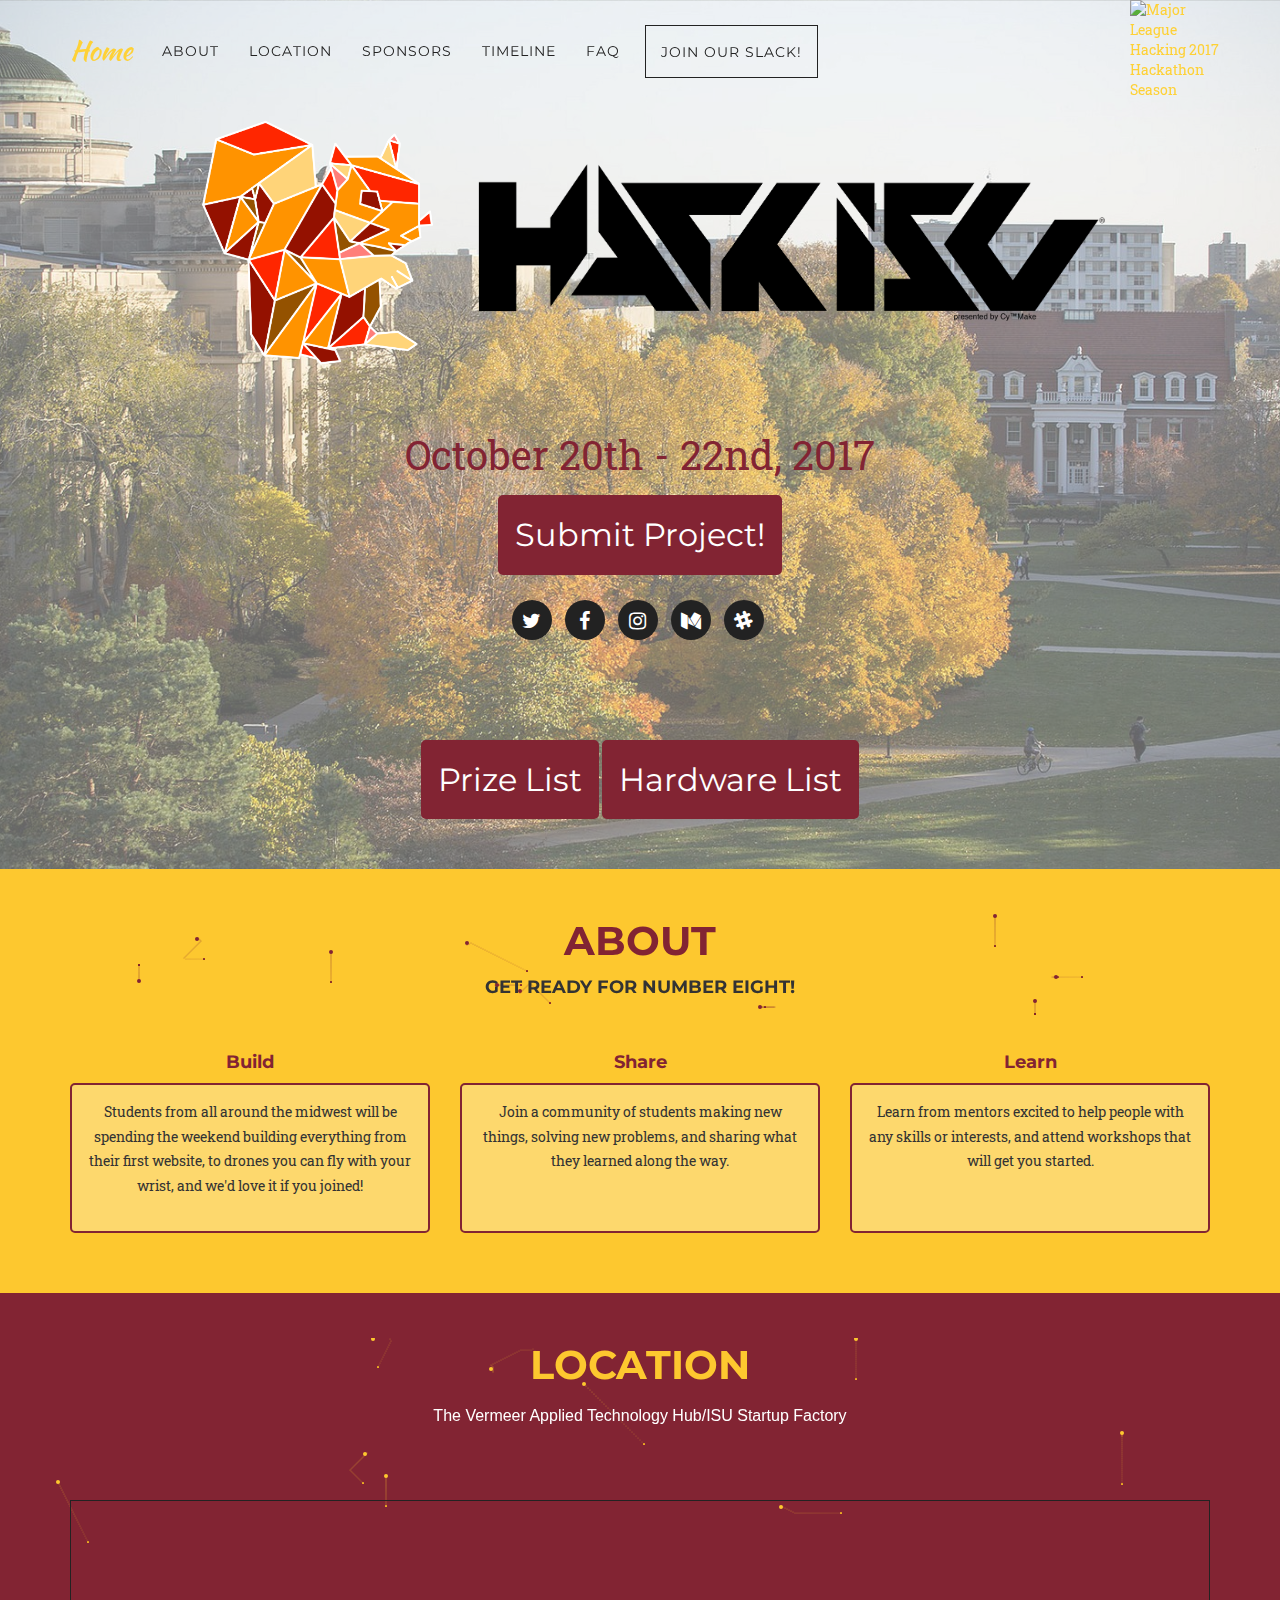
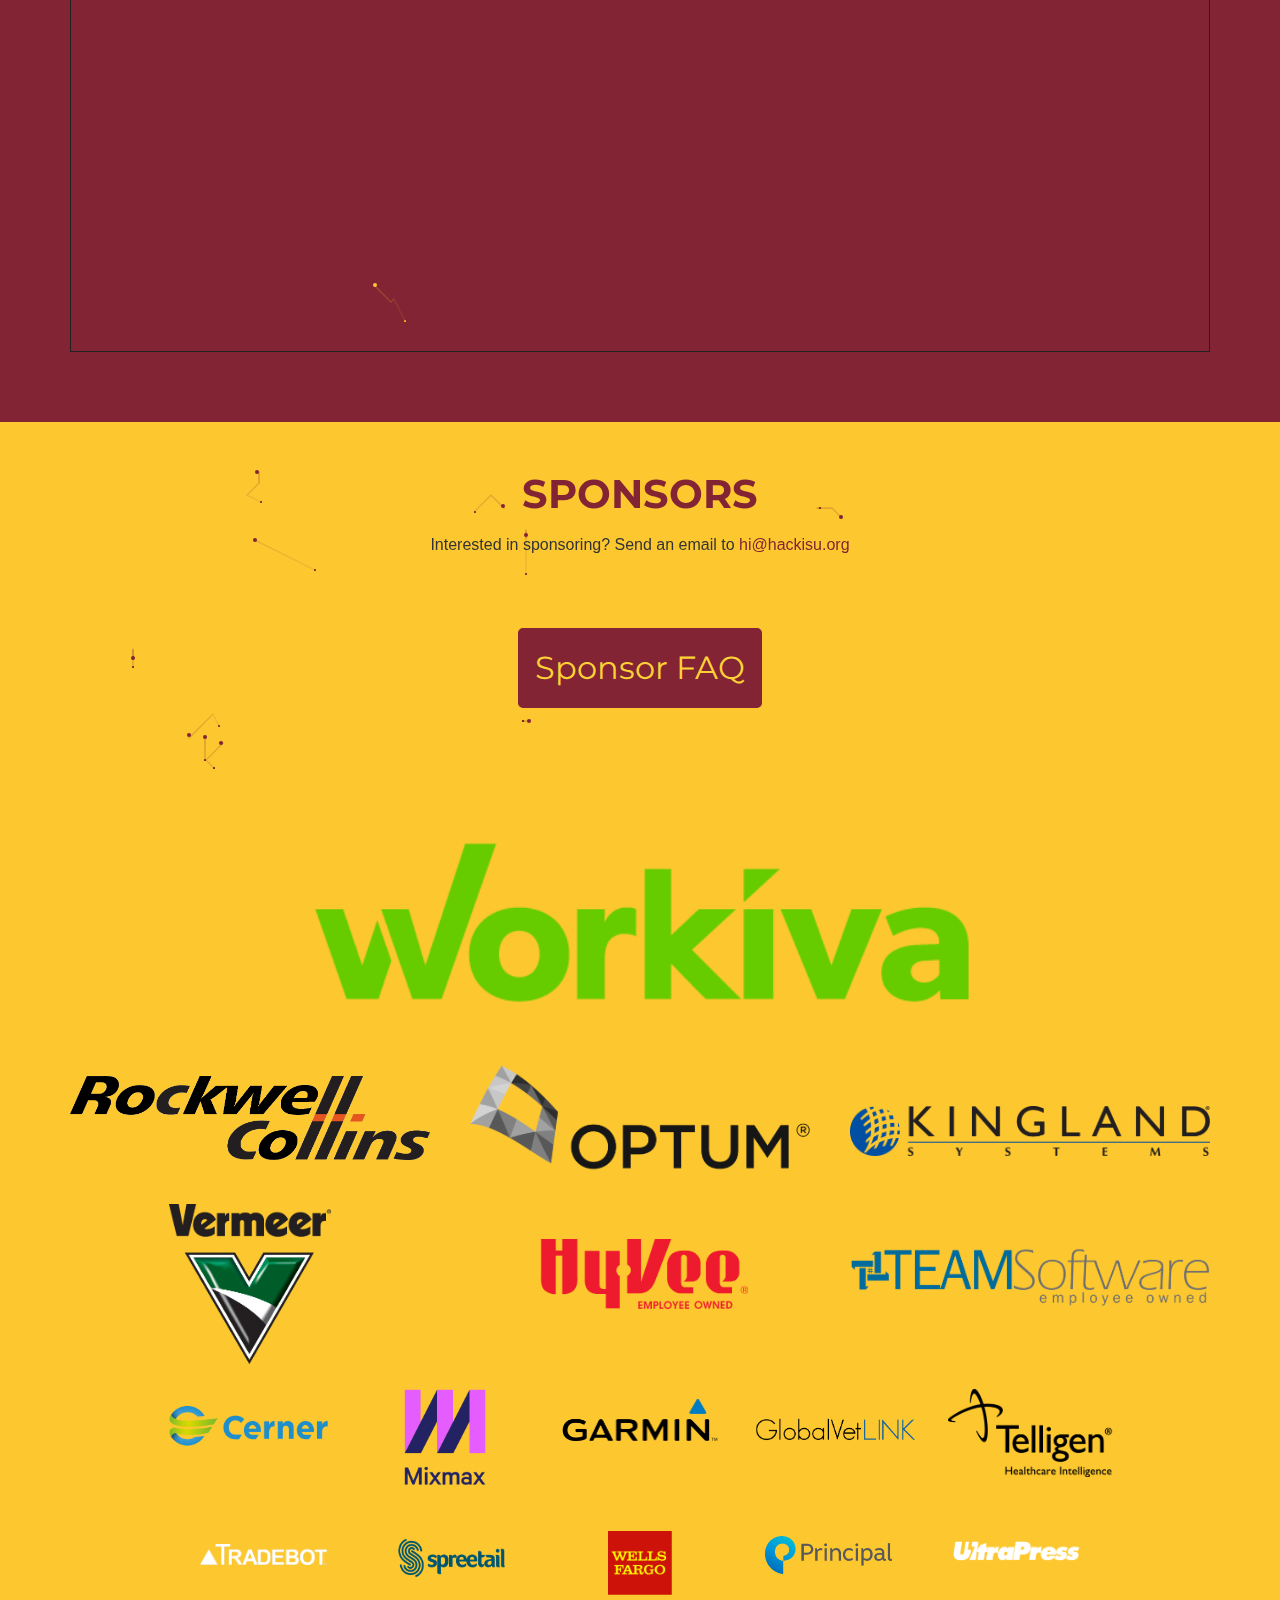
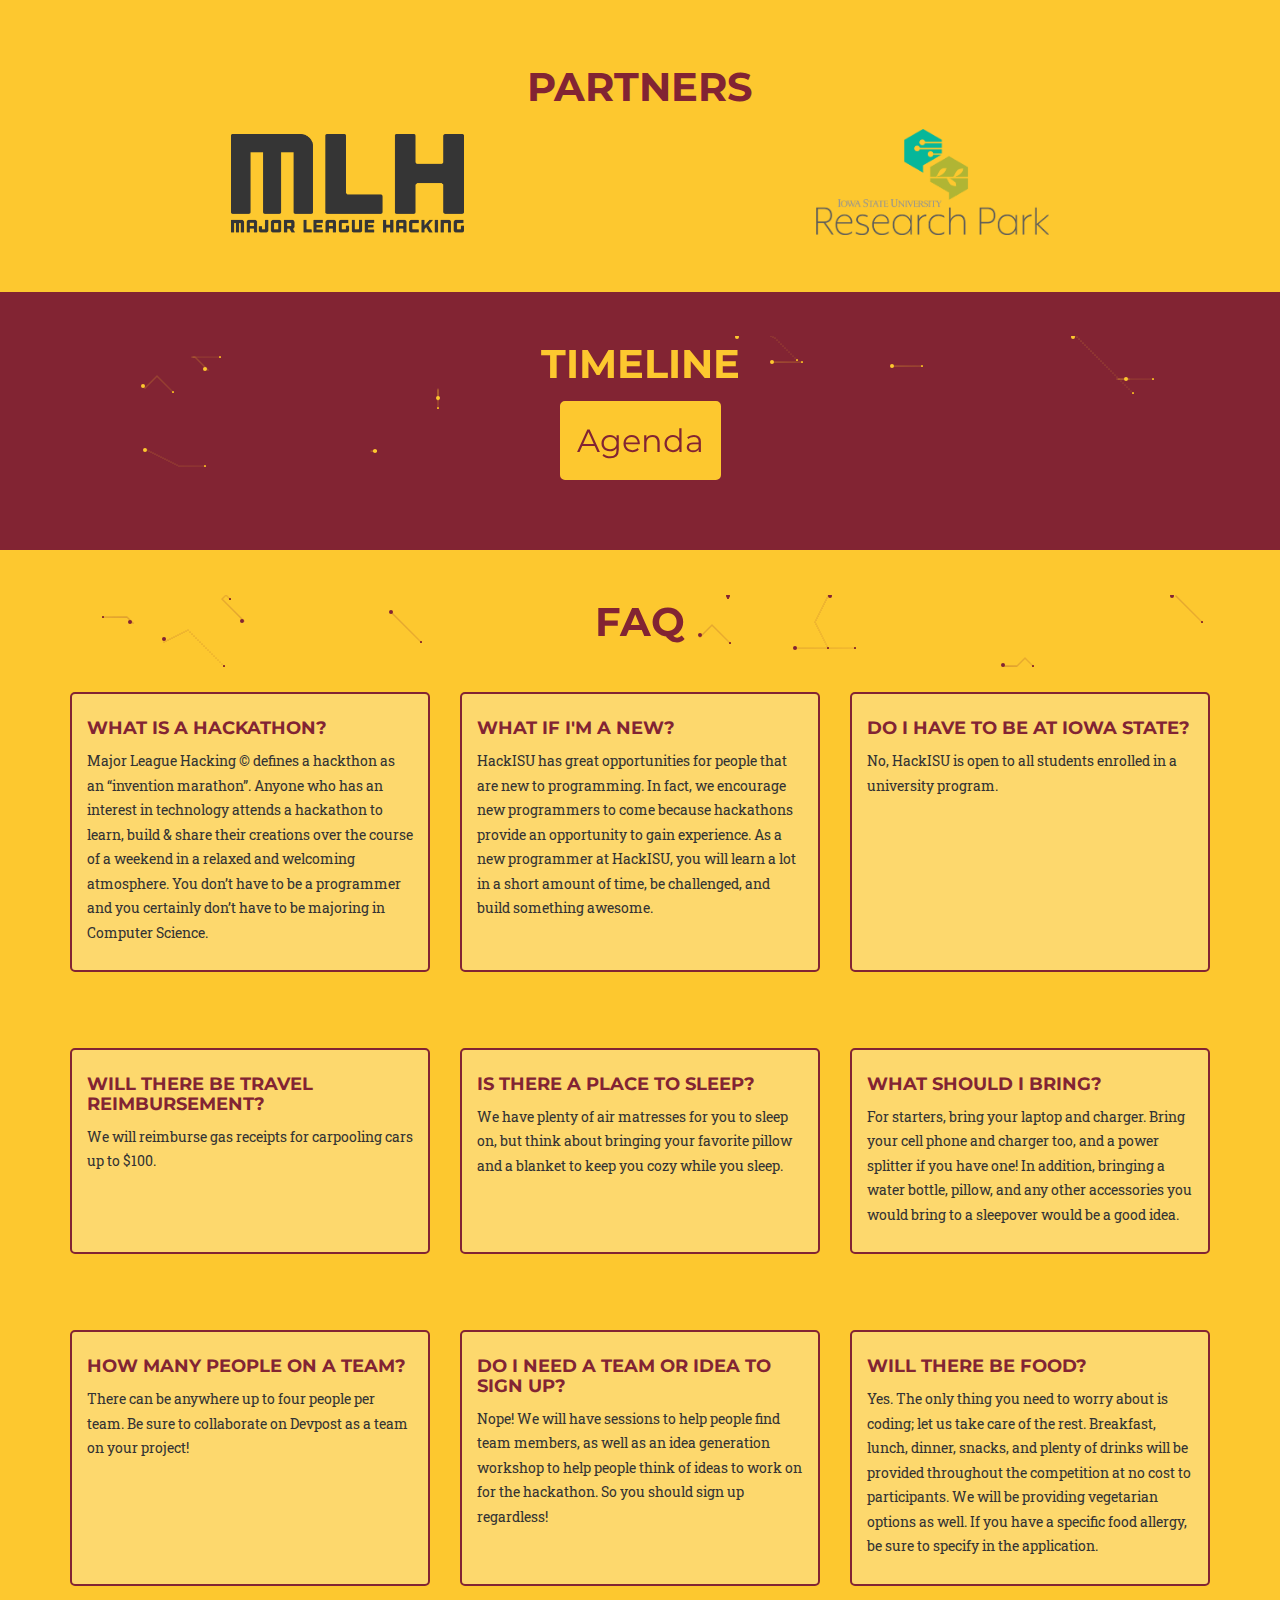
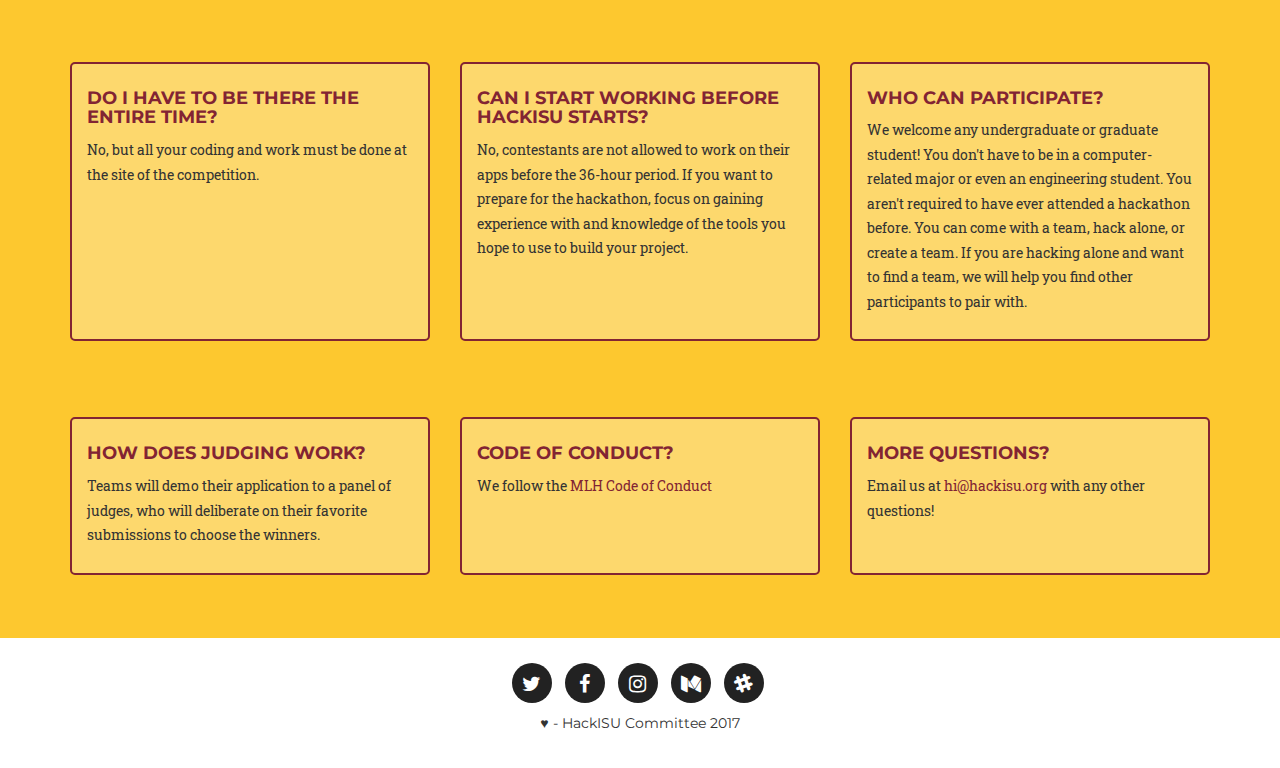
==== commit e113e82e: "Added the submit prize button to the main page." ====
--- a/index.html
+++ b/index.html
@@ -94,16 +94,20 @@
           </div>
           <span class="intro-lead-in icon-red">October 20th - 22nd, 2017</span>
 
-          <!-- Submit Project! -->
-
-
-          <!-- TODO Comment out when HackISU starts -->
+
+          <!-- Submit Project Button -->
+          <div class="row" style="padding-top:10px">
+            <a href="https://hackisu-viii.devpost.com/" class="buttonMainPage" role="button" style="margin-top:10px">Submit Project!</a>
+          </div>
+
+          <!-- Register Button -->
           <!-- <h2 class="section-heading icon-red">Summoning fellow hackers!</h2>
   		    <button onclick="toMLH()" class="button" href="" style="margin-top:10px">Register Here!</button> -->
 
-          <h2 class="section-heading icon-red">Registration Over!</h2>
-
-          <!-- TODO Uncomment when event is over! -->
+          <!-- Registration Over Heading -->
+          <!-- <h2 class="section-heading icon-red">Registration Over!</h2> -->
+
+          <!-- Thank you note heading -->
           <!-- <h2 class="intro-reg-closing icon-red">Thanks for attending the Fall HackISU! Check back soon to register for the spring event!</h2> -->
 
           <ul class="list-inline social-buttons" style="margin-top:25px;">
@@ -116,7 +120,7 @@
           </ul>
 
           <!-- Buttons to the hardware list and prize list -->
-          <div style="padding-top: 100px;">
+          <div class = "row" style="padding-top: 100px;">
             <a href="prizelist.html" class="buttonMainPage" role="button">Prize List</a>
             <a href="hardwarelist.html" class="buttonMainPage" role="button">Hardware List</a>
           </div>
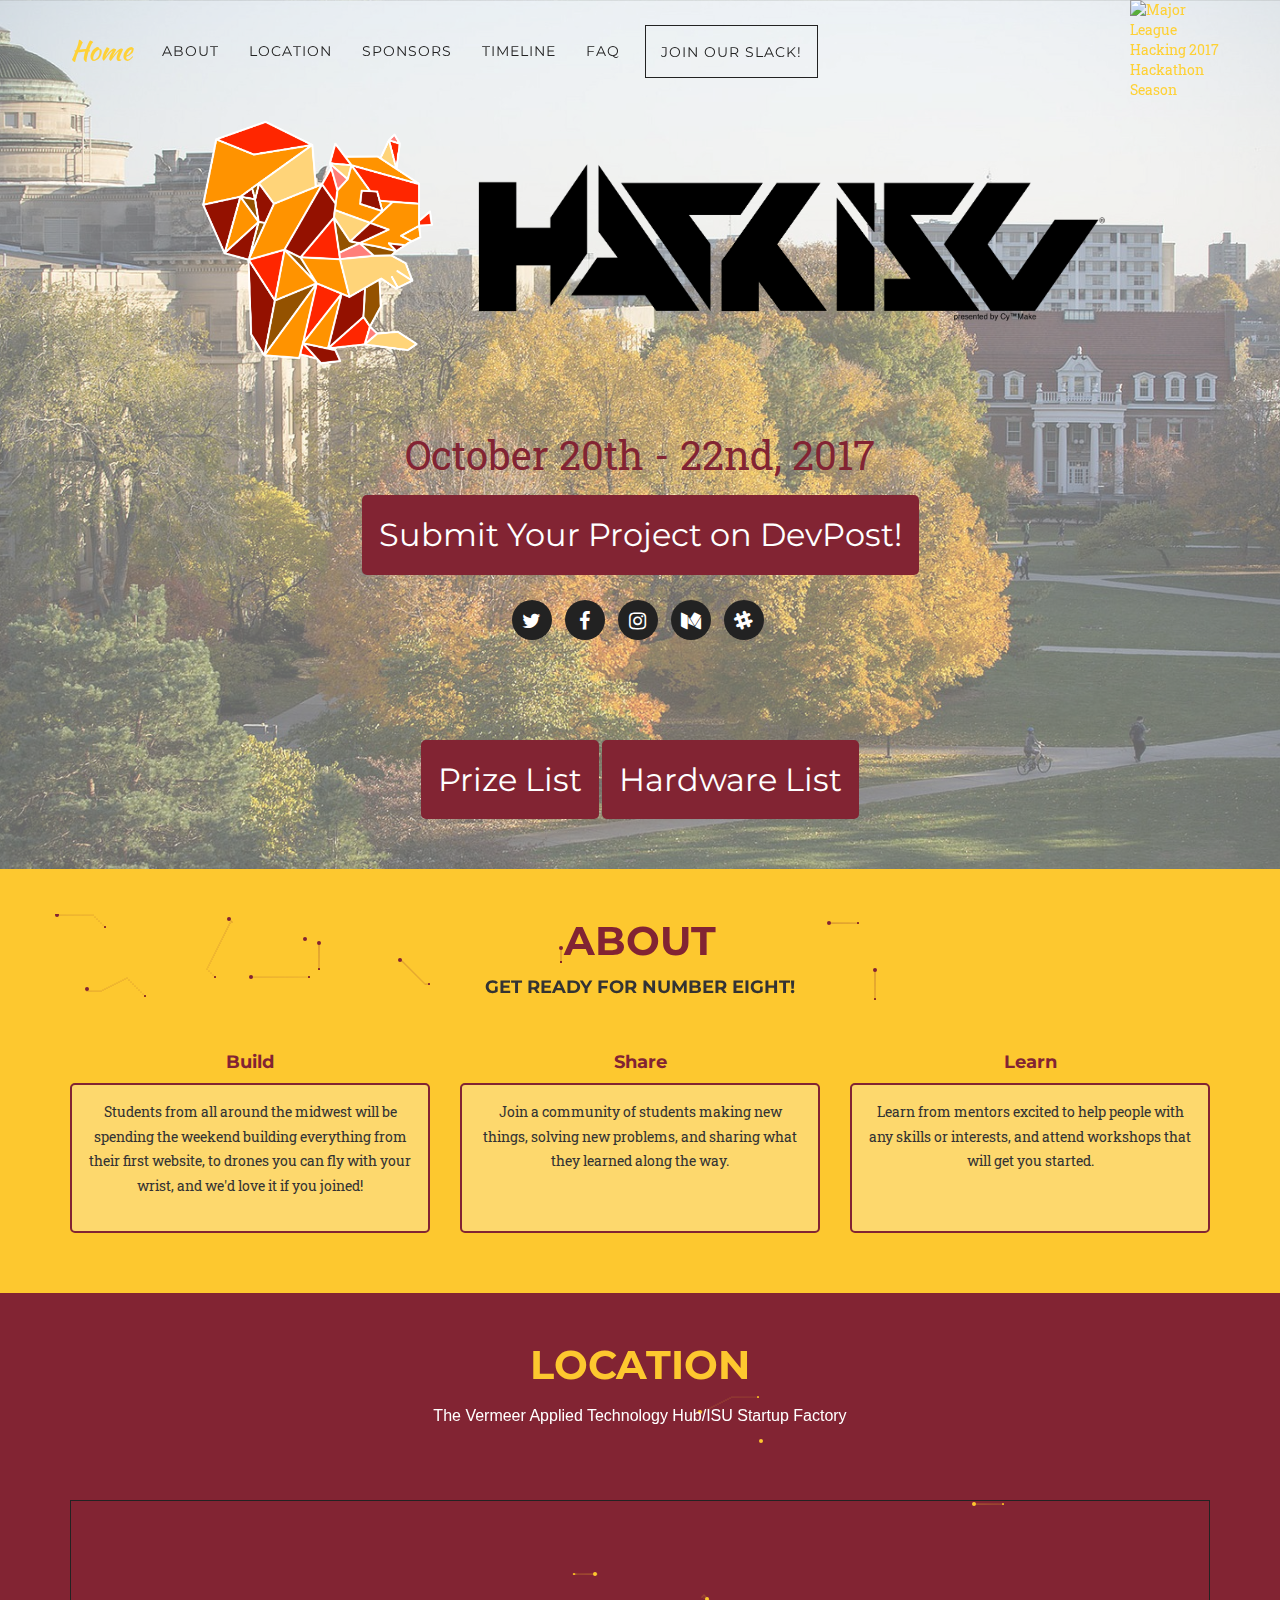
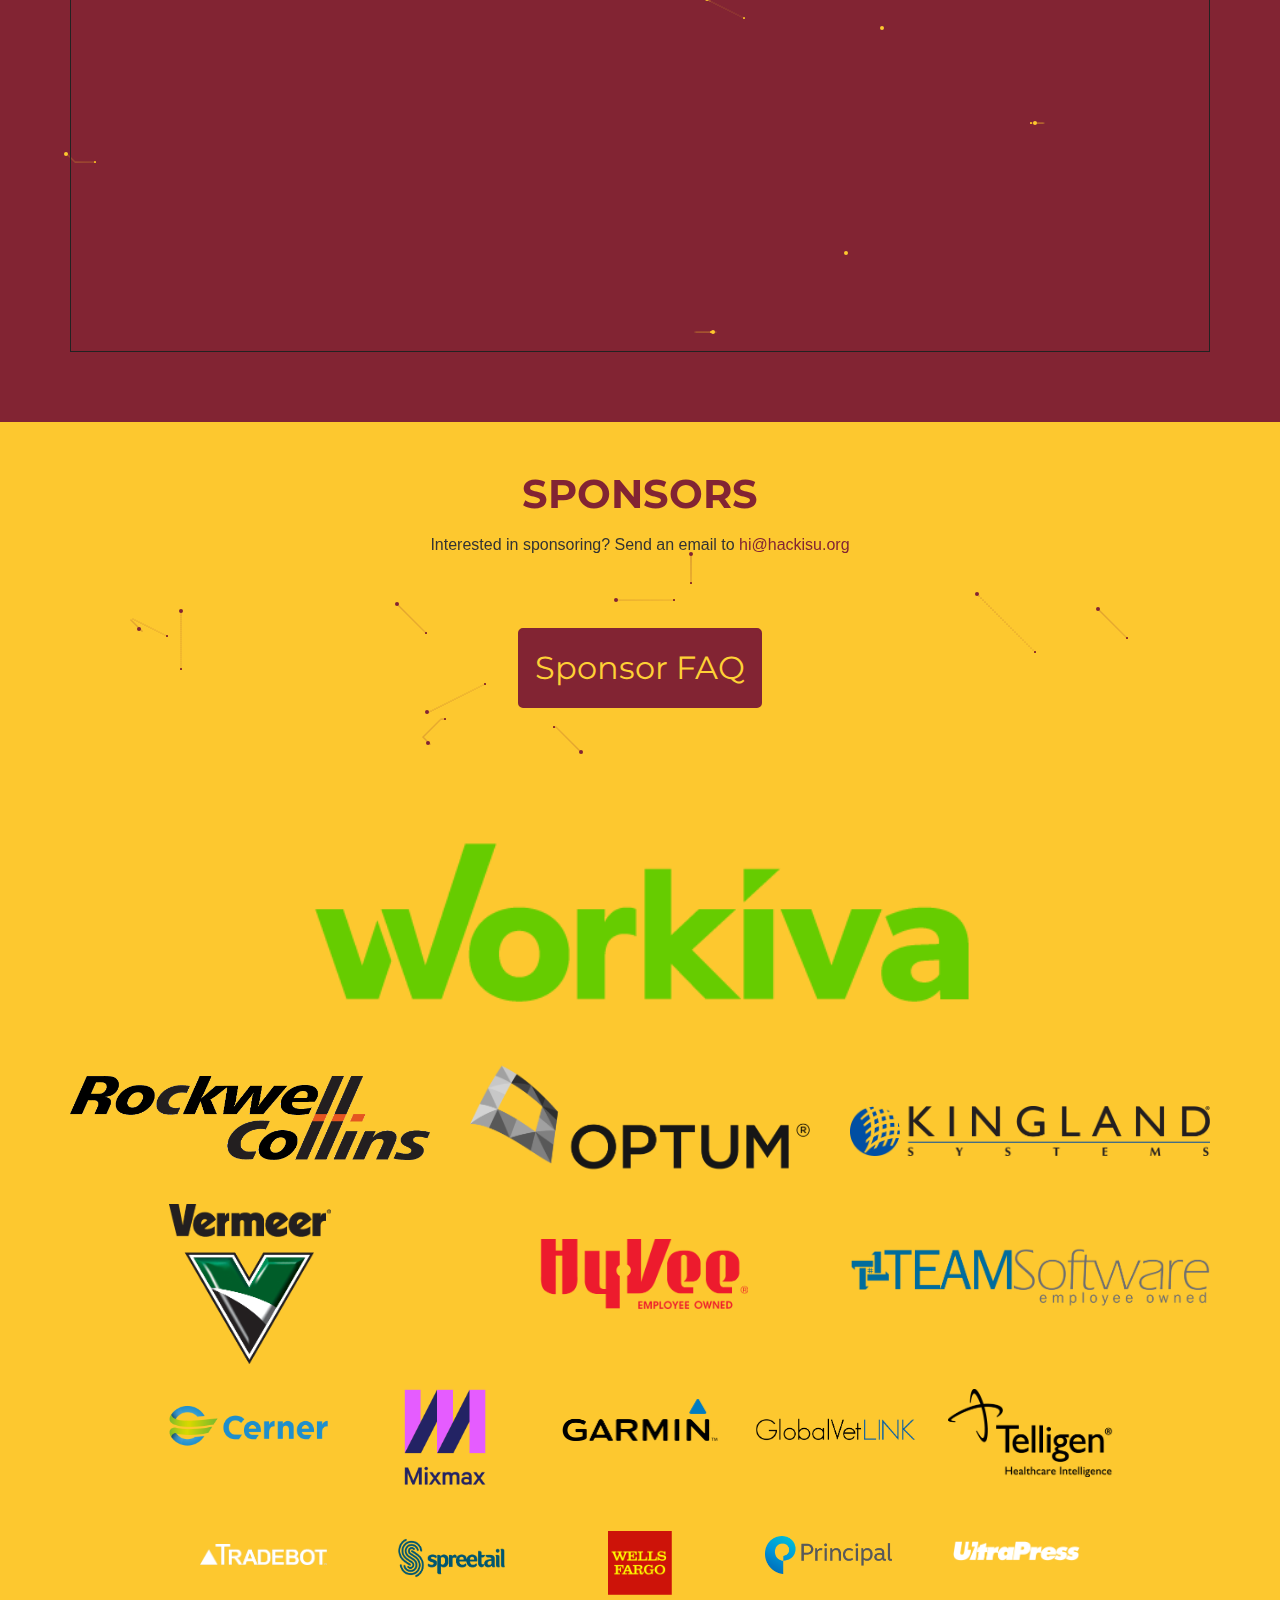
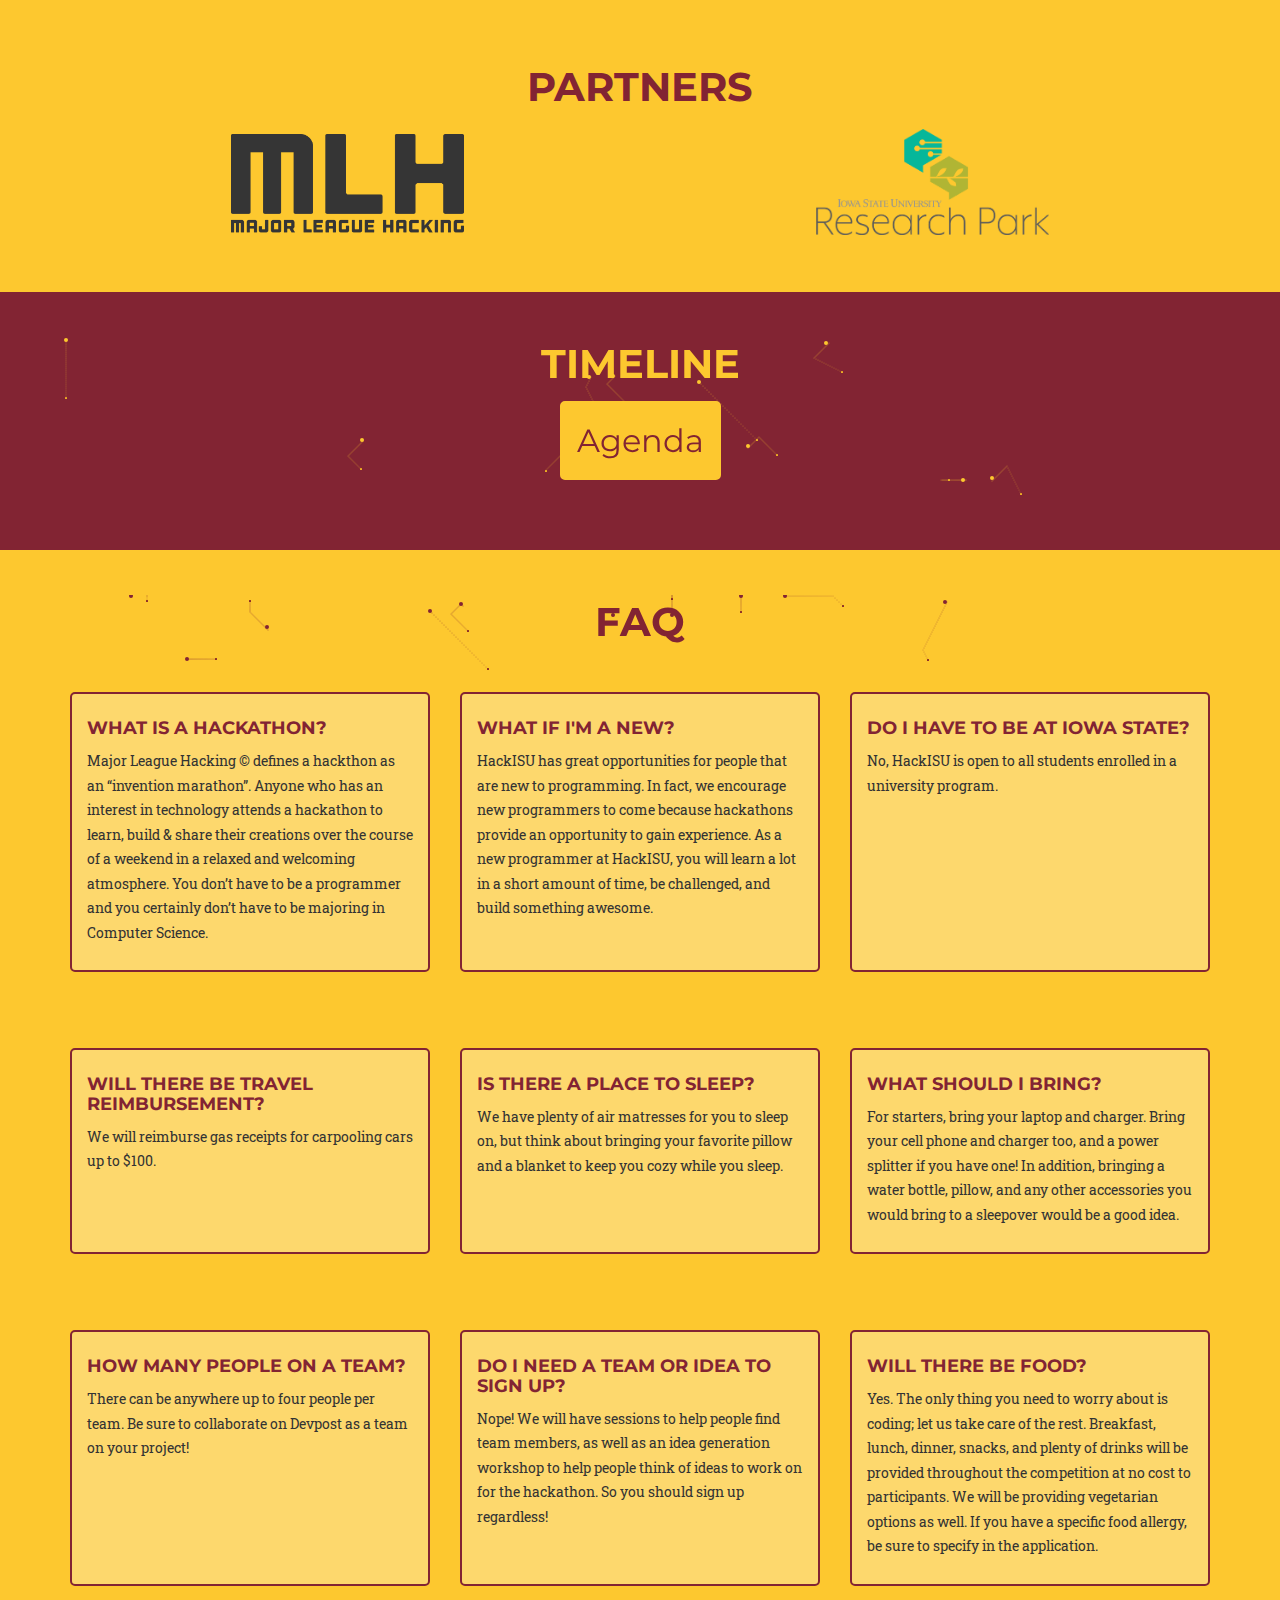
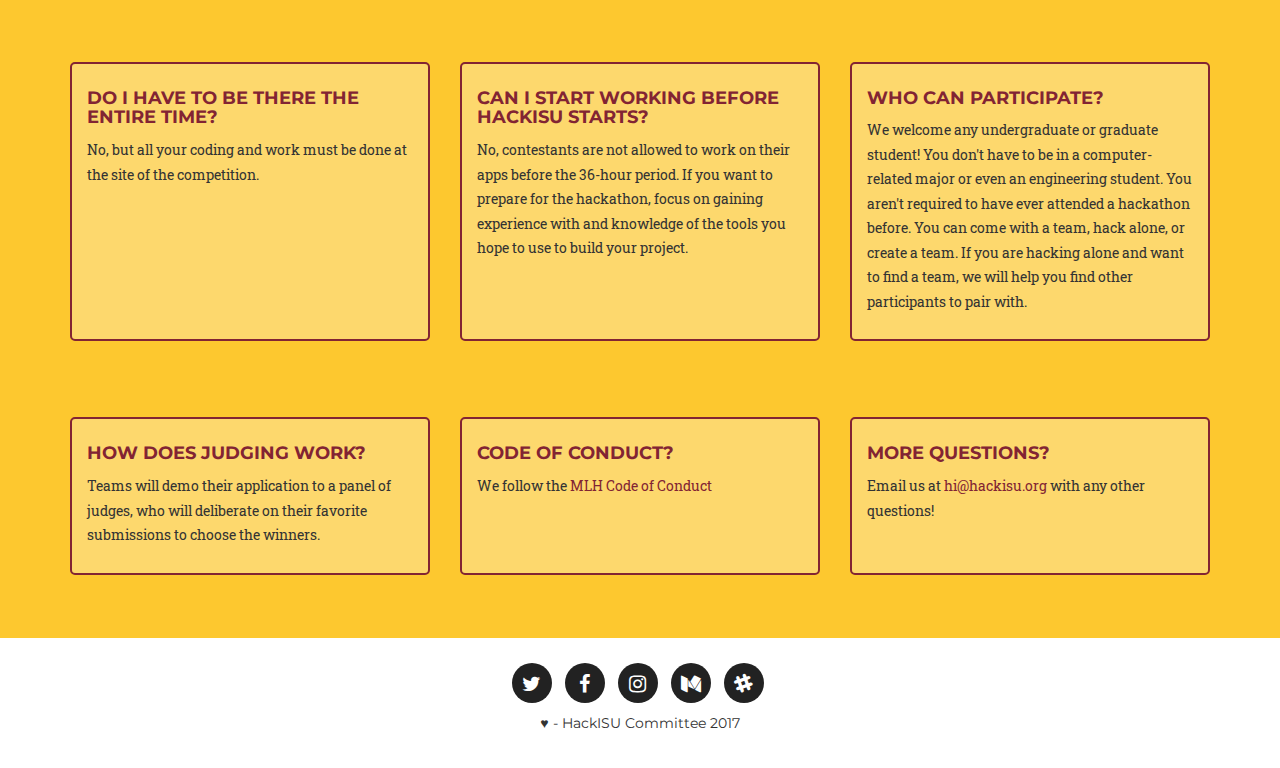
==== commit d3a1d39b: "Fixed button." ====
--- a/index.html
+++ b/index.html
@@ -97,7 +97,7 @@
 
           <!-- Submit Project Button -->
           <div class="row" style="padding-top:10px">
-            <a href="https://hackisu-viii.devpost.com/" class="buttonMainPage" role="button" style="margin-top:10px">Submit Project!</a>
+            <a href="https://hackisu-viii.devpost.com/" class="buttonMainPage" role="button" style="margin-top:10px">Submit Your Project on DevPost!</a>
           </div>
 
           <!-- Register Button -->
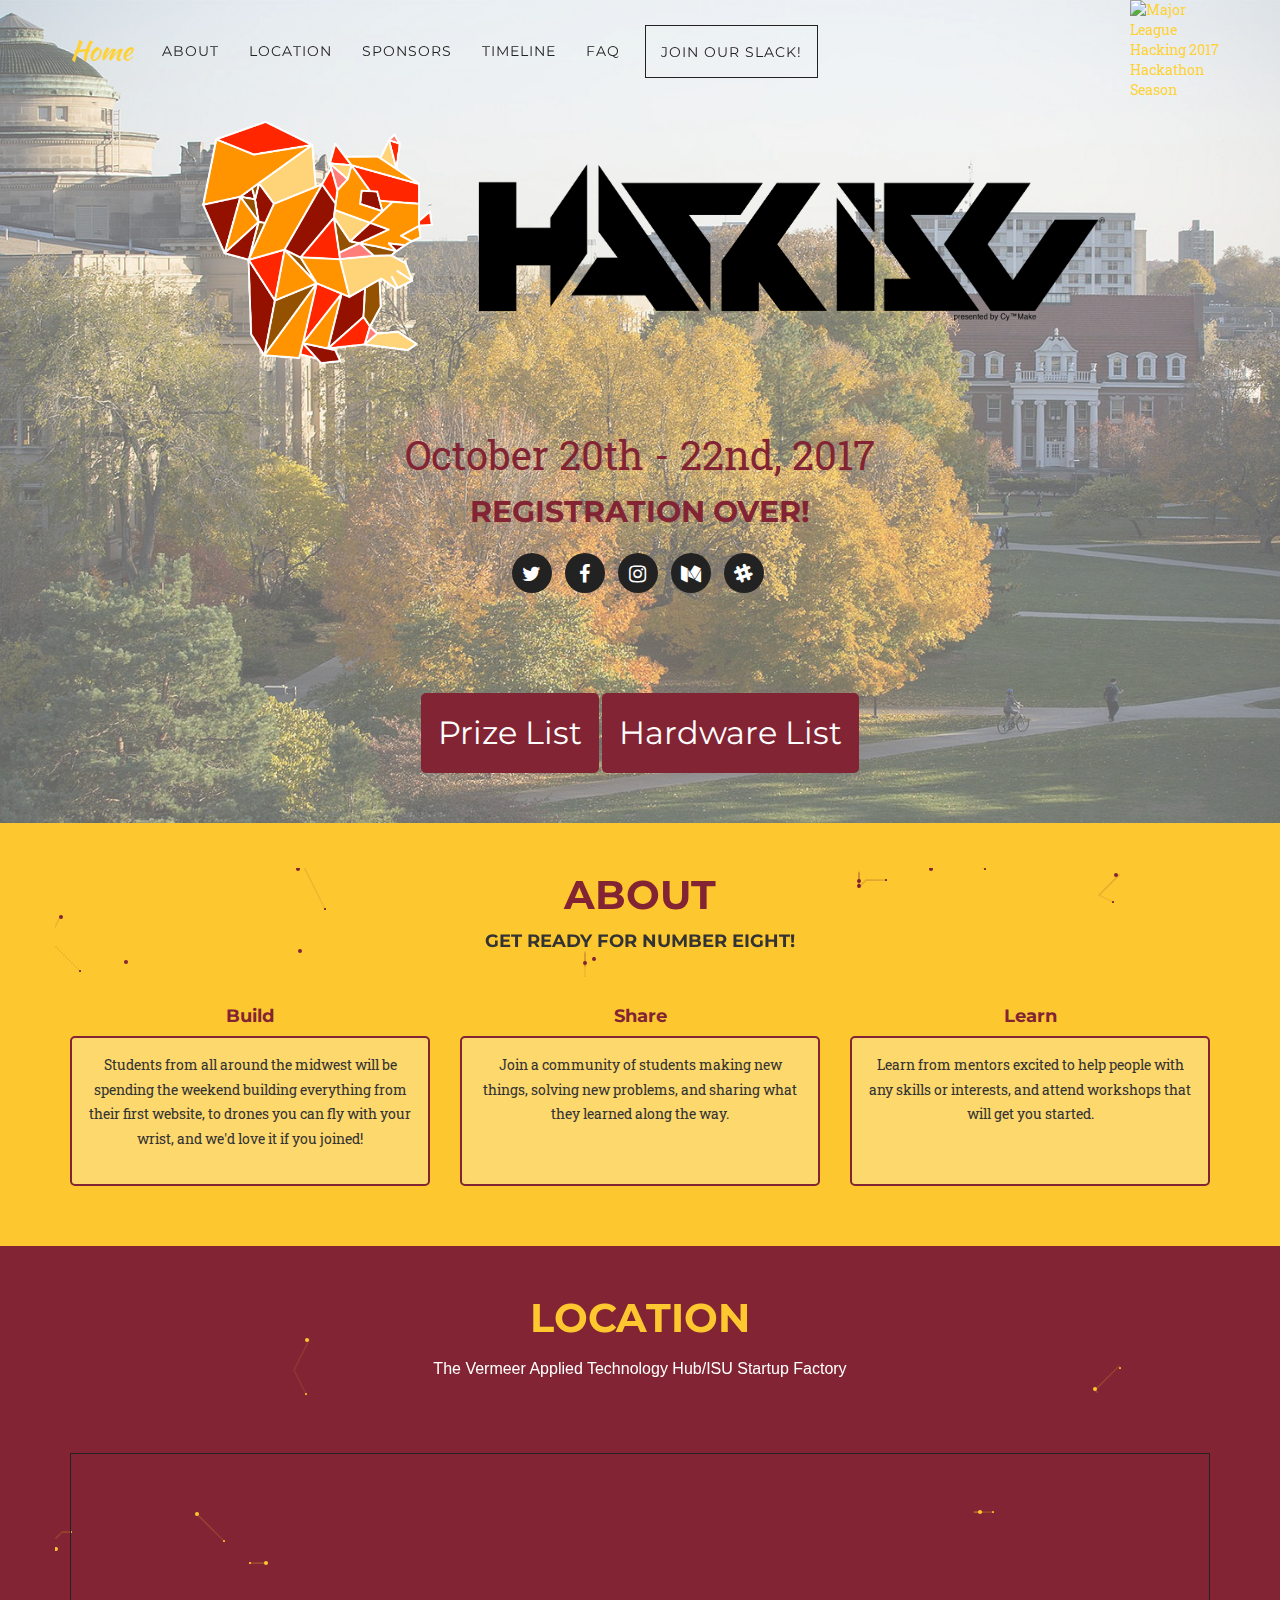
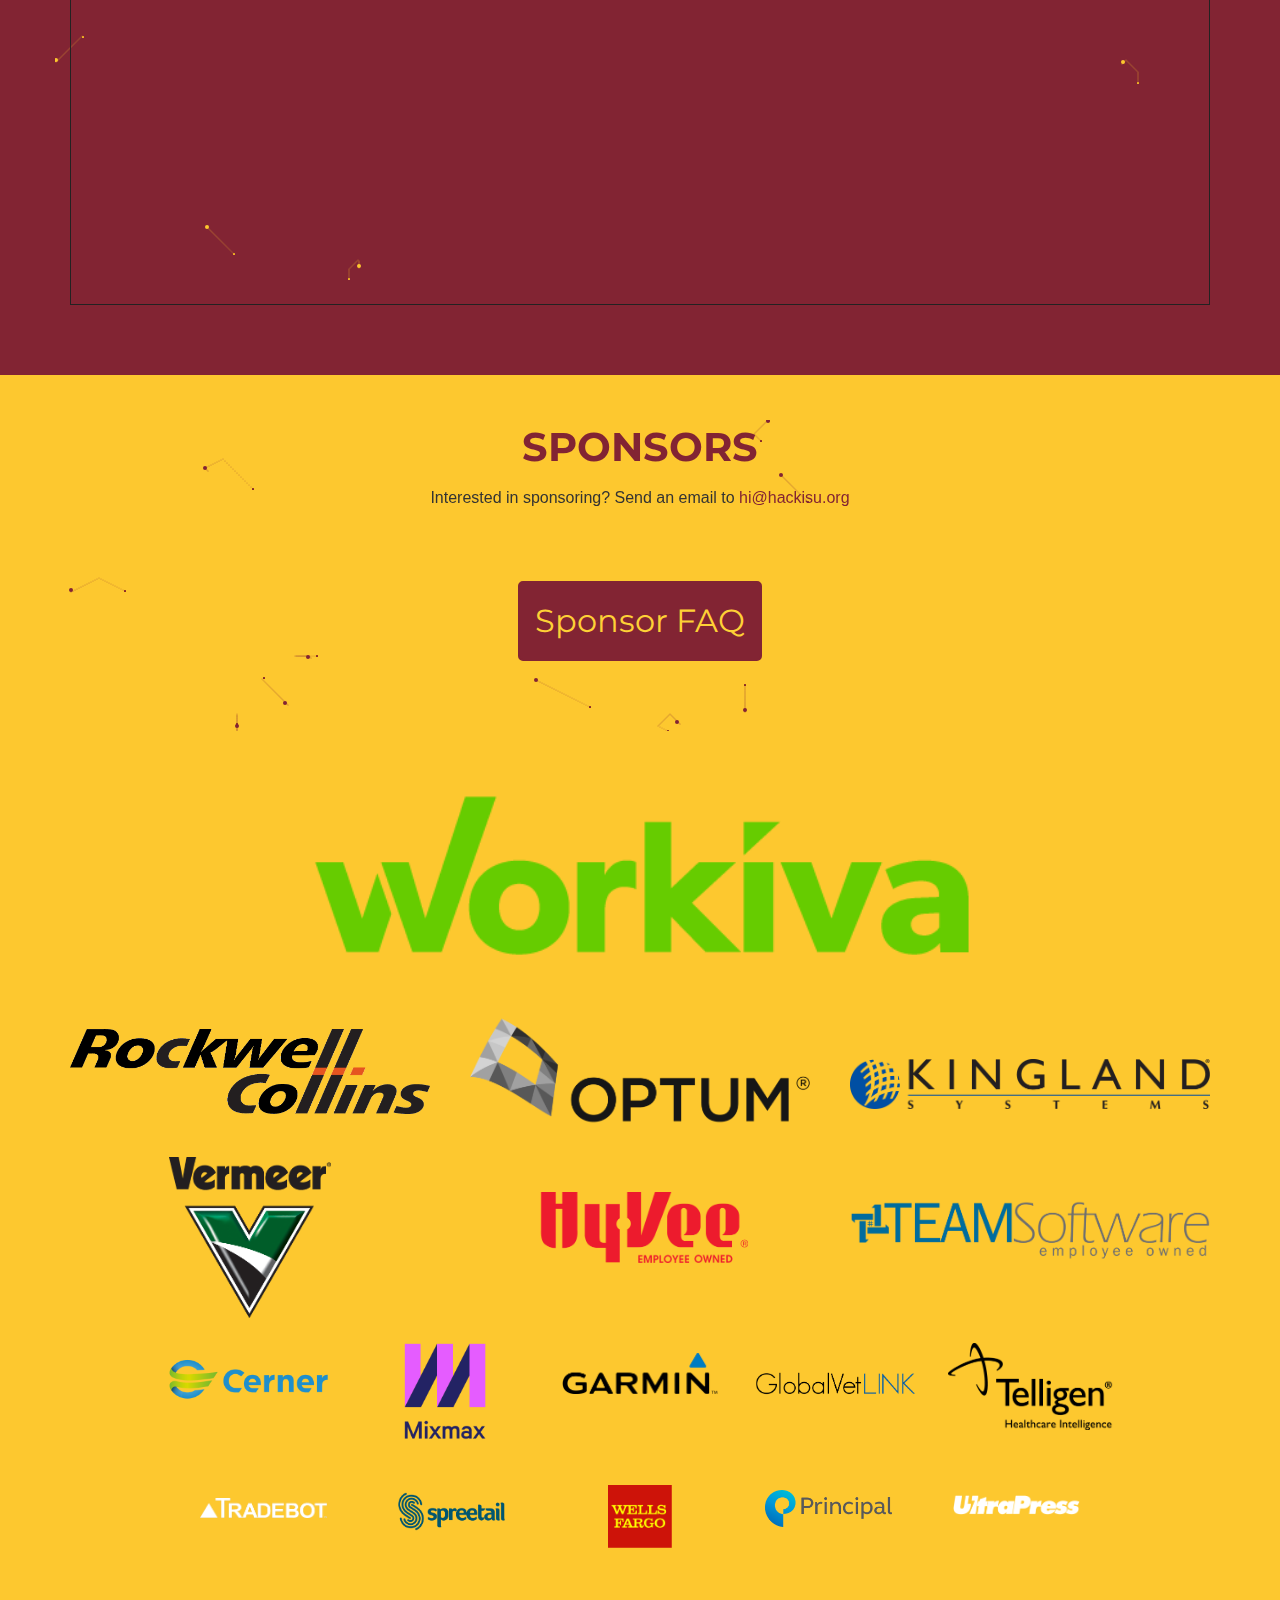
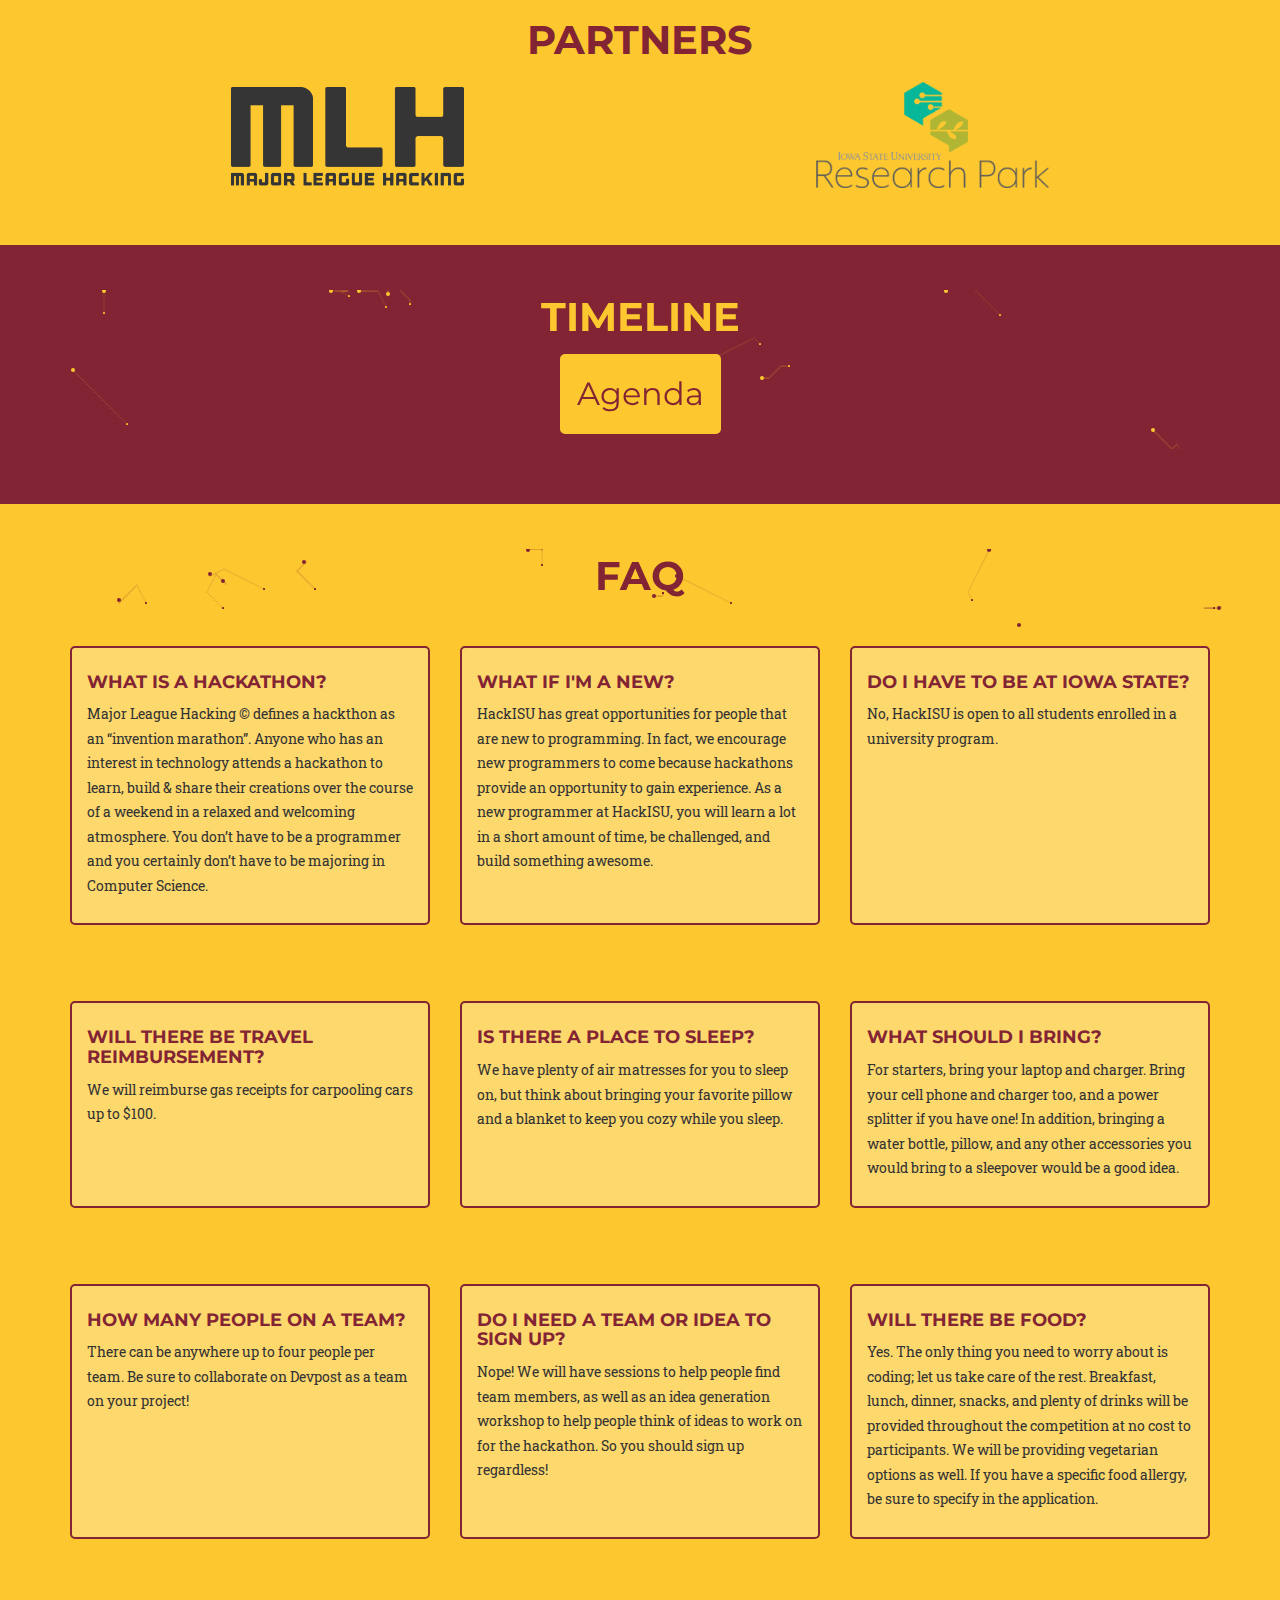
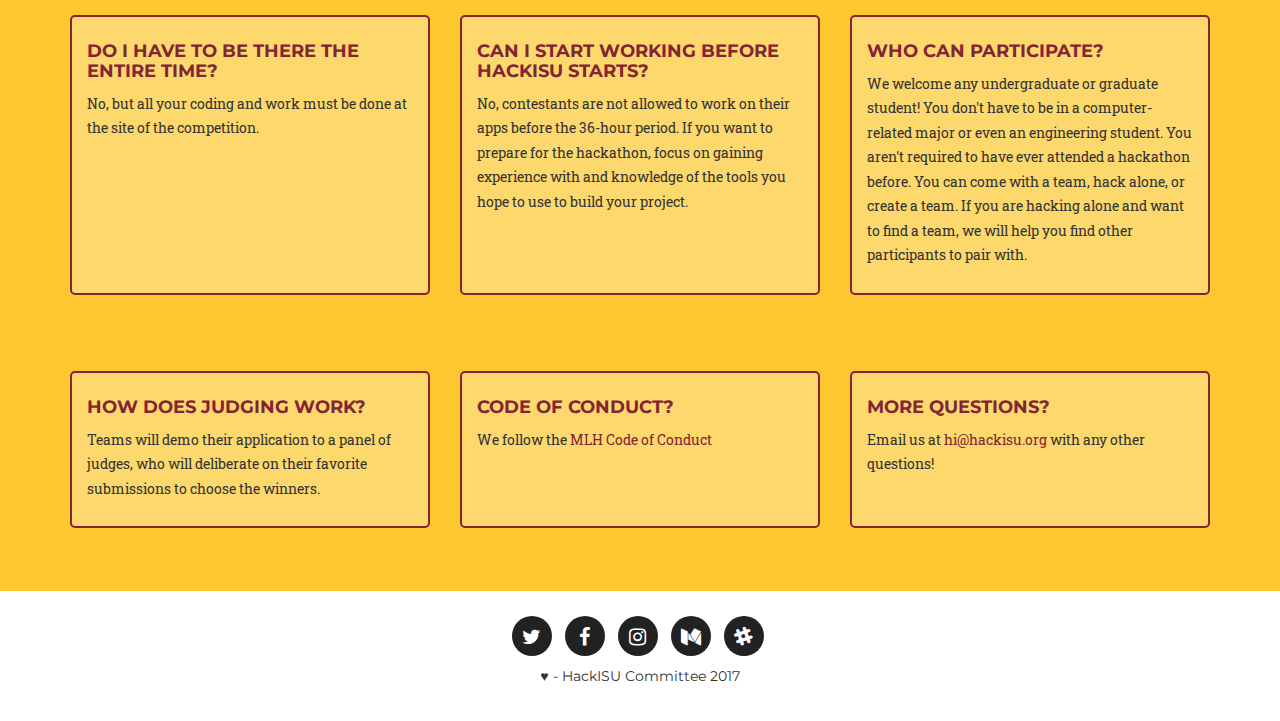
==== commit fff61600: "Removed Project Submission Button" ====
--- a/index.html
+++ b/index.html
@@ -96,17 +96,16 @@
 
 
           <!-- Submit Project Button -->
-          <div class="row" style="padding-top:10px">
+          <!--<div class="row" style="padding-top:10px">
             <a href="https://hackisu-viii.devpost.com/" class="buttonMainPage" role="button" style="margin-top:10px">Submit Your Project on DevPost!</a>
-          </div>
+          </div> -->
 
           <!-- Register Button -->
           <!-- <h2 class="section-heading icon-red">Summoning fellow hackers!</h2>
   		    <button onclick="toMLH()" class="button" href="" style="margin-top:10px">Register Here!</button> -->
 
           <!-- Registration Over Heading -->
-          <!-- <h2 class="section-heading icon-red">Registration Over!</h2> -->
-
+          <h2 class="section-heading icon-red">Registration Over!</h2>
           <!-- Thank you note heading -->
           <!-- <h2 class="intro-reg-closing icon-red">Thanks for attending the Fall HackISU! Check back soon to register for the spring event!</h2> -->
 
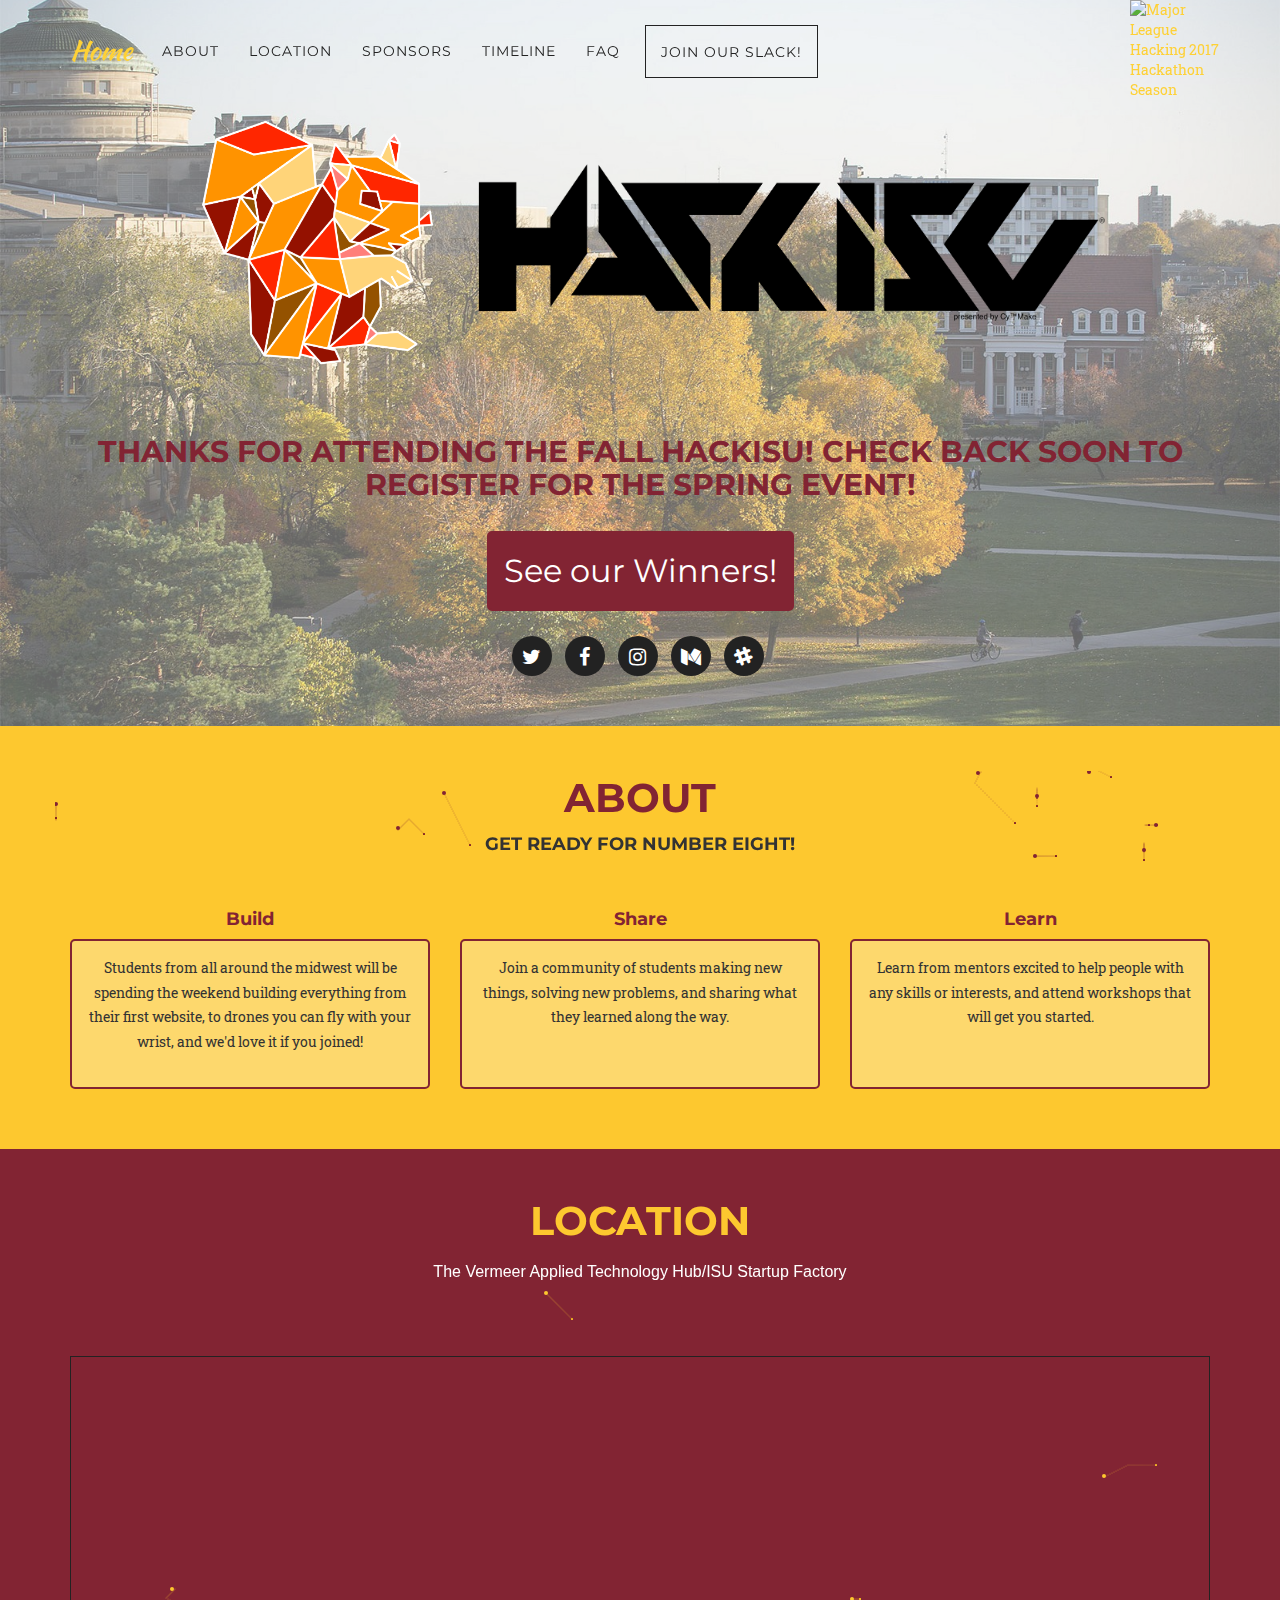
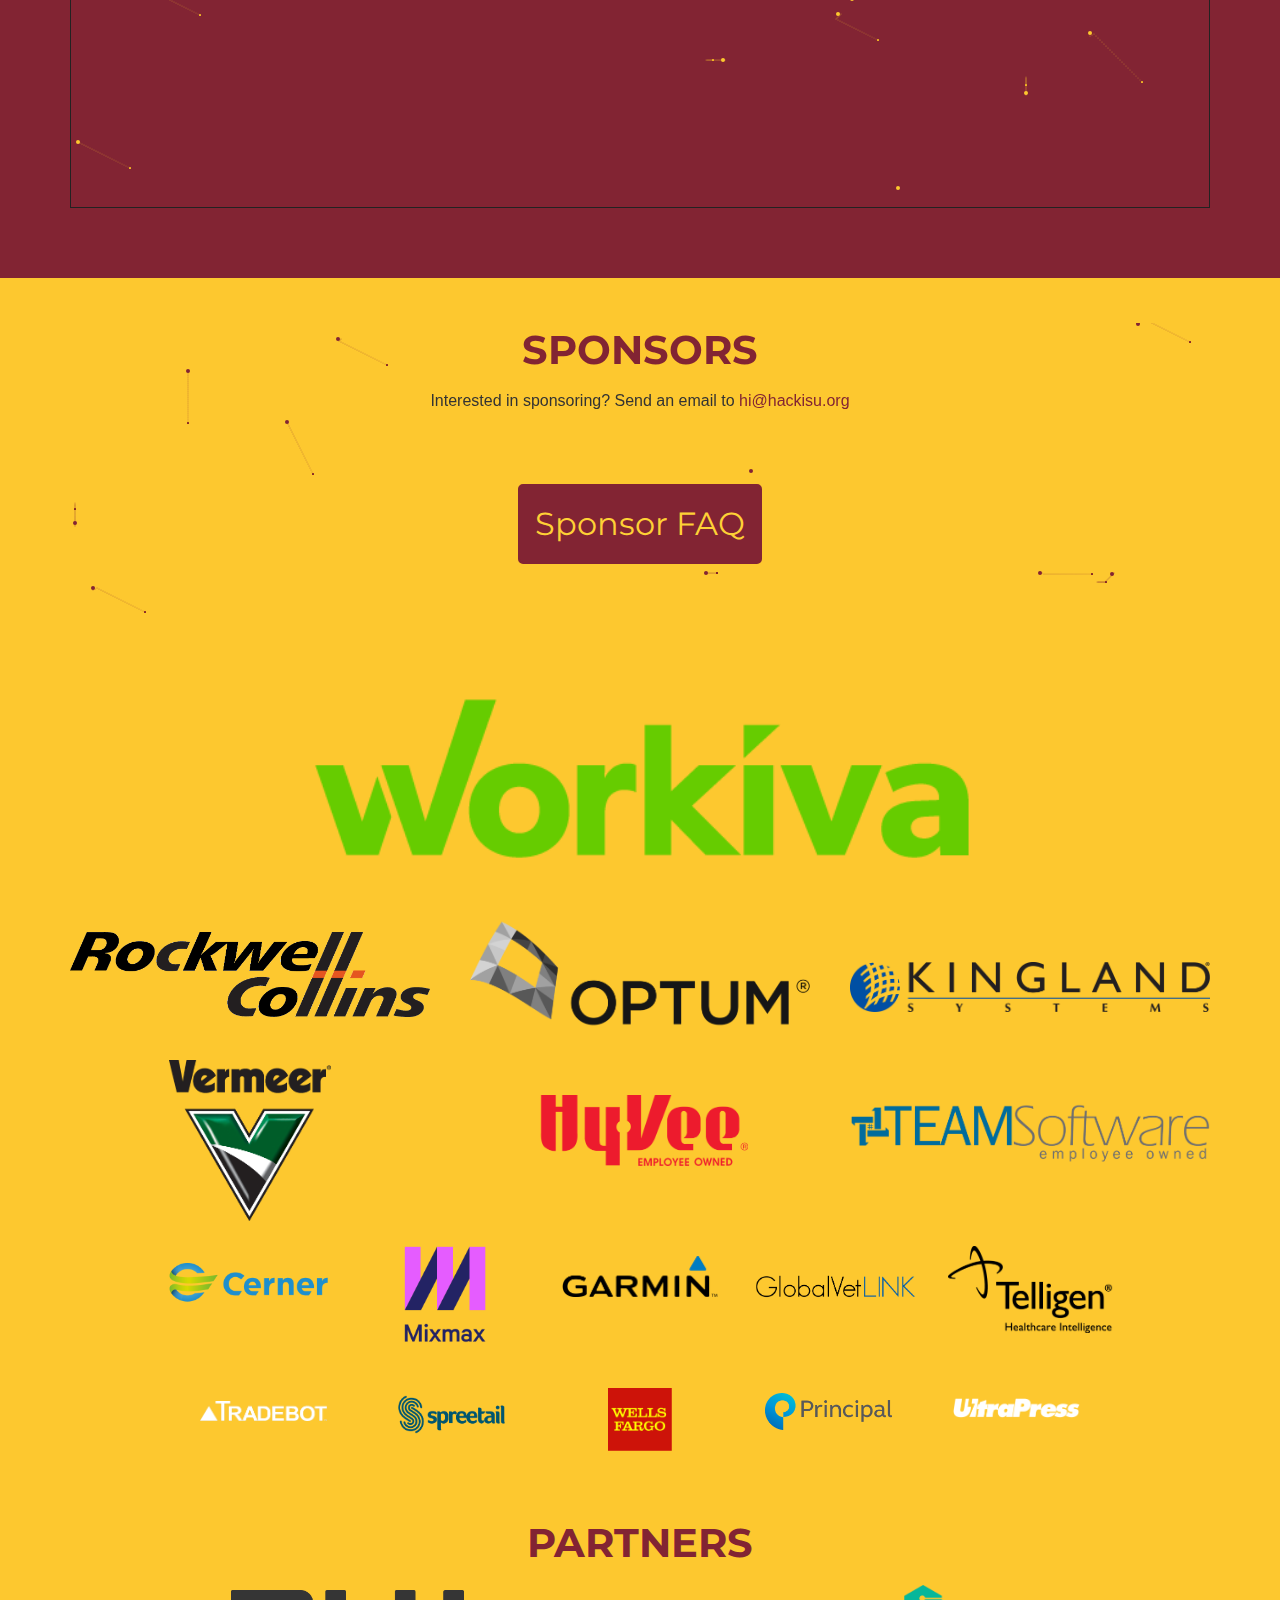
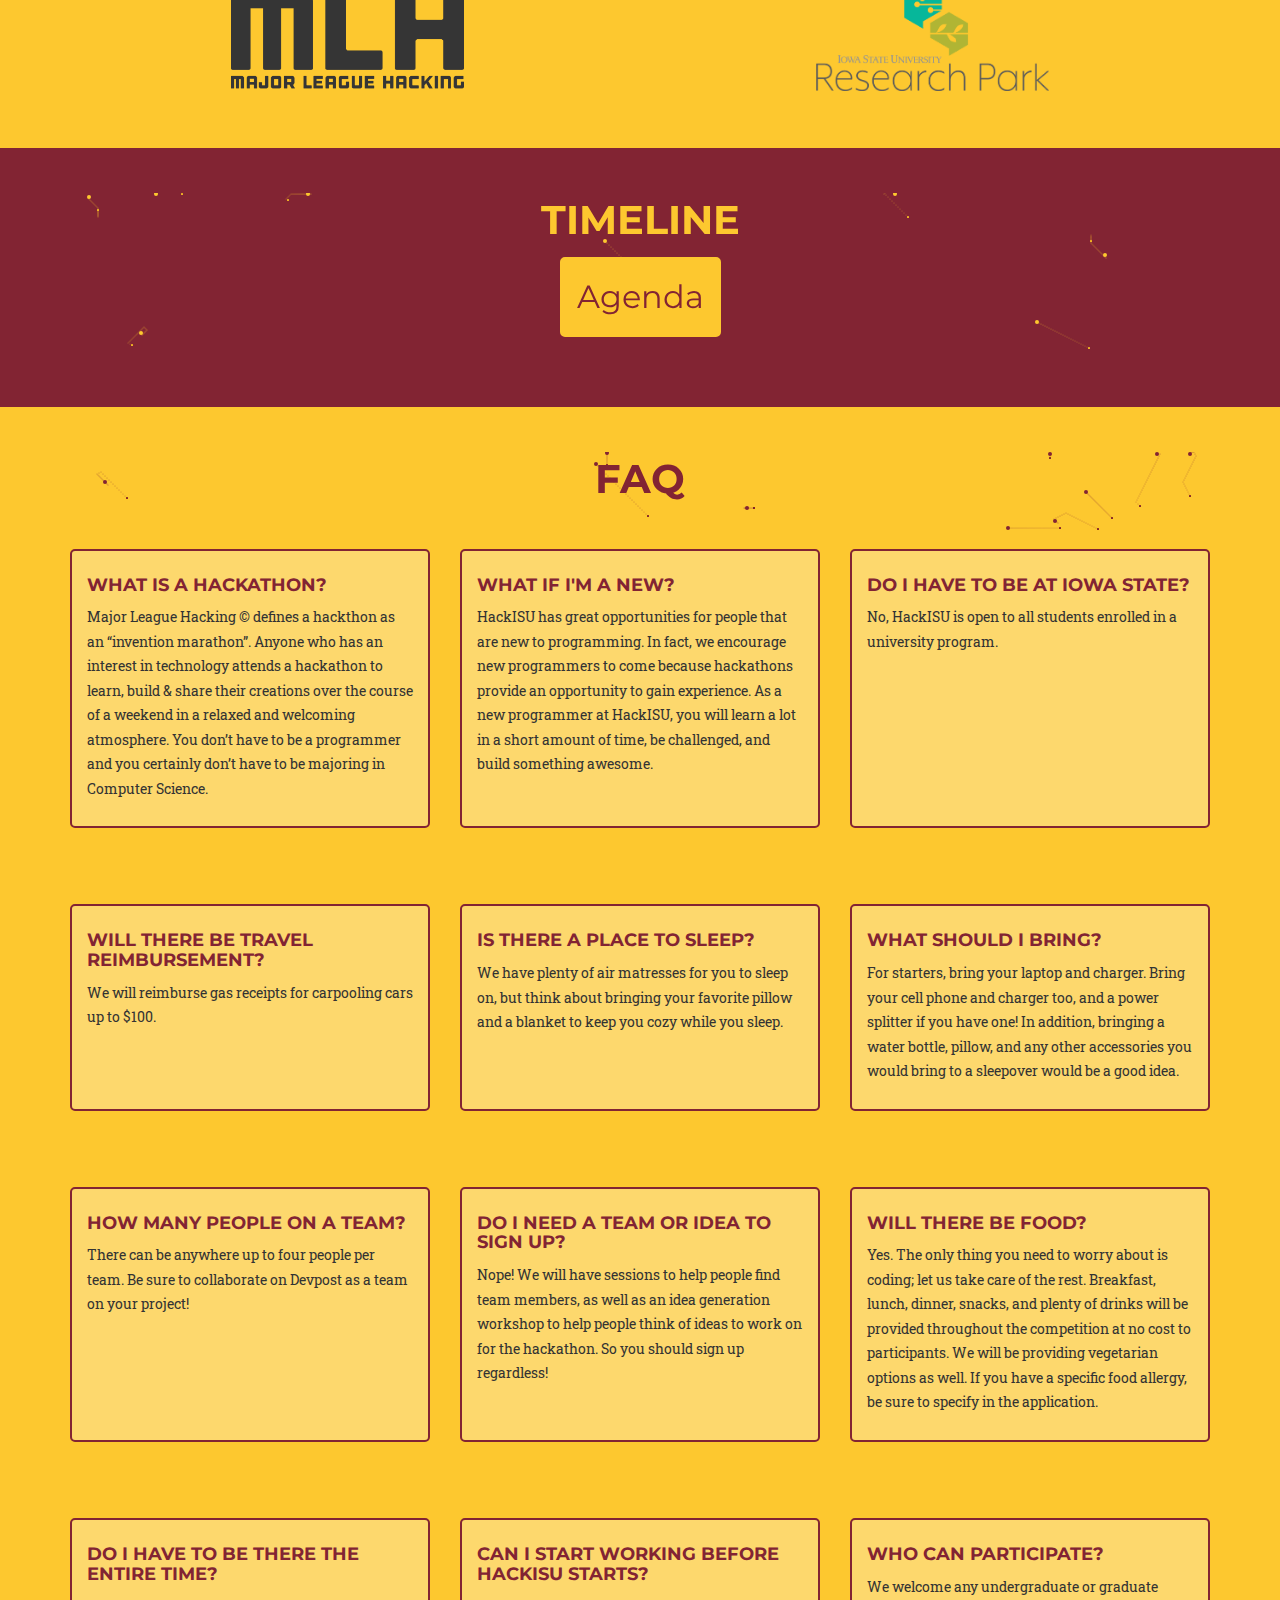
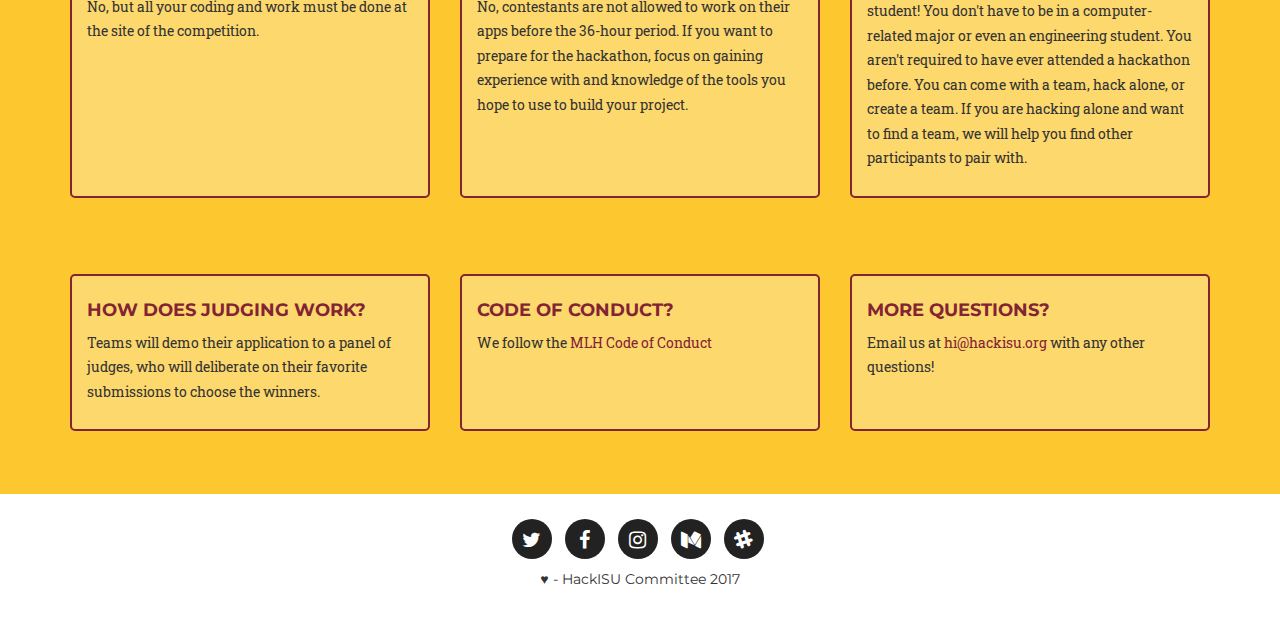
==== commit fbb702f2: "Changed the homepage to reflect the end of the Hackathon." ====
--- a/index.html
+++ b/index.html
@@ -92,20 +92,23 @@
             <img style="width:25%" src="./img/hackisu/HackSquirrel_Official.png" />
             <img style="width:55%" src="./img/hackisu/hackisu-typography-1.png" />
           </div>
-          <span class="intro-lead-in icon-red">October 20th - 22nd, 2017</span>
-
+          <!-- <span class="intro-lead-in icon-red">October 20th - 22nd, 2017</span> -->
+
+
+            <h2 class="section-heading icon-red">Thanks for attending the Fall HackISU! Check back soon to register for the spring event!</h2>
 
           <!-- Submit Project Button -->
-          <!--<div class="row" style="padding-top:10px">
-            <a href="https://hackisu-viii.devpost.com/" class="buttonMainPage" role="button" style="margin-top:10px">Submit Your Project on DevPost!</a>
-          </div> -->
+
+          <div class="row" style="padding-top:10px">
+            <a href="https://hackisu-viii.devpost.com/" class="buttonMainPage" role="button" style="margin-top:10px">See our Winners!</a>
+          </div>
 
           <!-- Register Button -->
           <!-- <h2 class="section-heading icon-red">Summoning fellow hackers!</h2>
   		    <button onclick="toMLH()" class="button" href="" style="margin-top:10px">Register Here!</button> -->
 
           <!-- Registration Over Heading -->
-          <h2 class="section-heading icon-red">Registration Over!</h2>
+          <!-- <h2 class="section-heading icon-red">Registration Over!</h2> -->
           <!-- Thank you note heading -->
           <!-- <h2 class="intro-reg-closing icon-red">Thanks for attending the Fall HackISU! Check back soon to register for the spring event!</h2> -->
 
@@ -119,10 +122,10 @@
           </ul>
 
           <!-- Buttons to the hardware list and prize list -->
-          <div class = "row" style="padding-top: 100px;">
+          <!-- <div class = "row" style="padding-top: 100px;">
             <a href="prizelist.html" class="buttonMainPage" role="button">Prize List</a>
             <a href="hardwarelist.html" class="buttonMainPage" role="button">Hardware List</a>
-          </div>
+          </div> -->
 
         </div>
       </div>
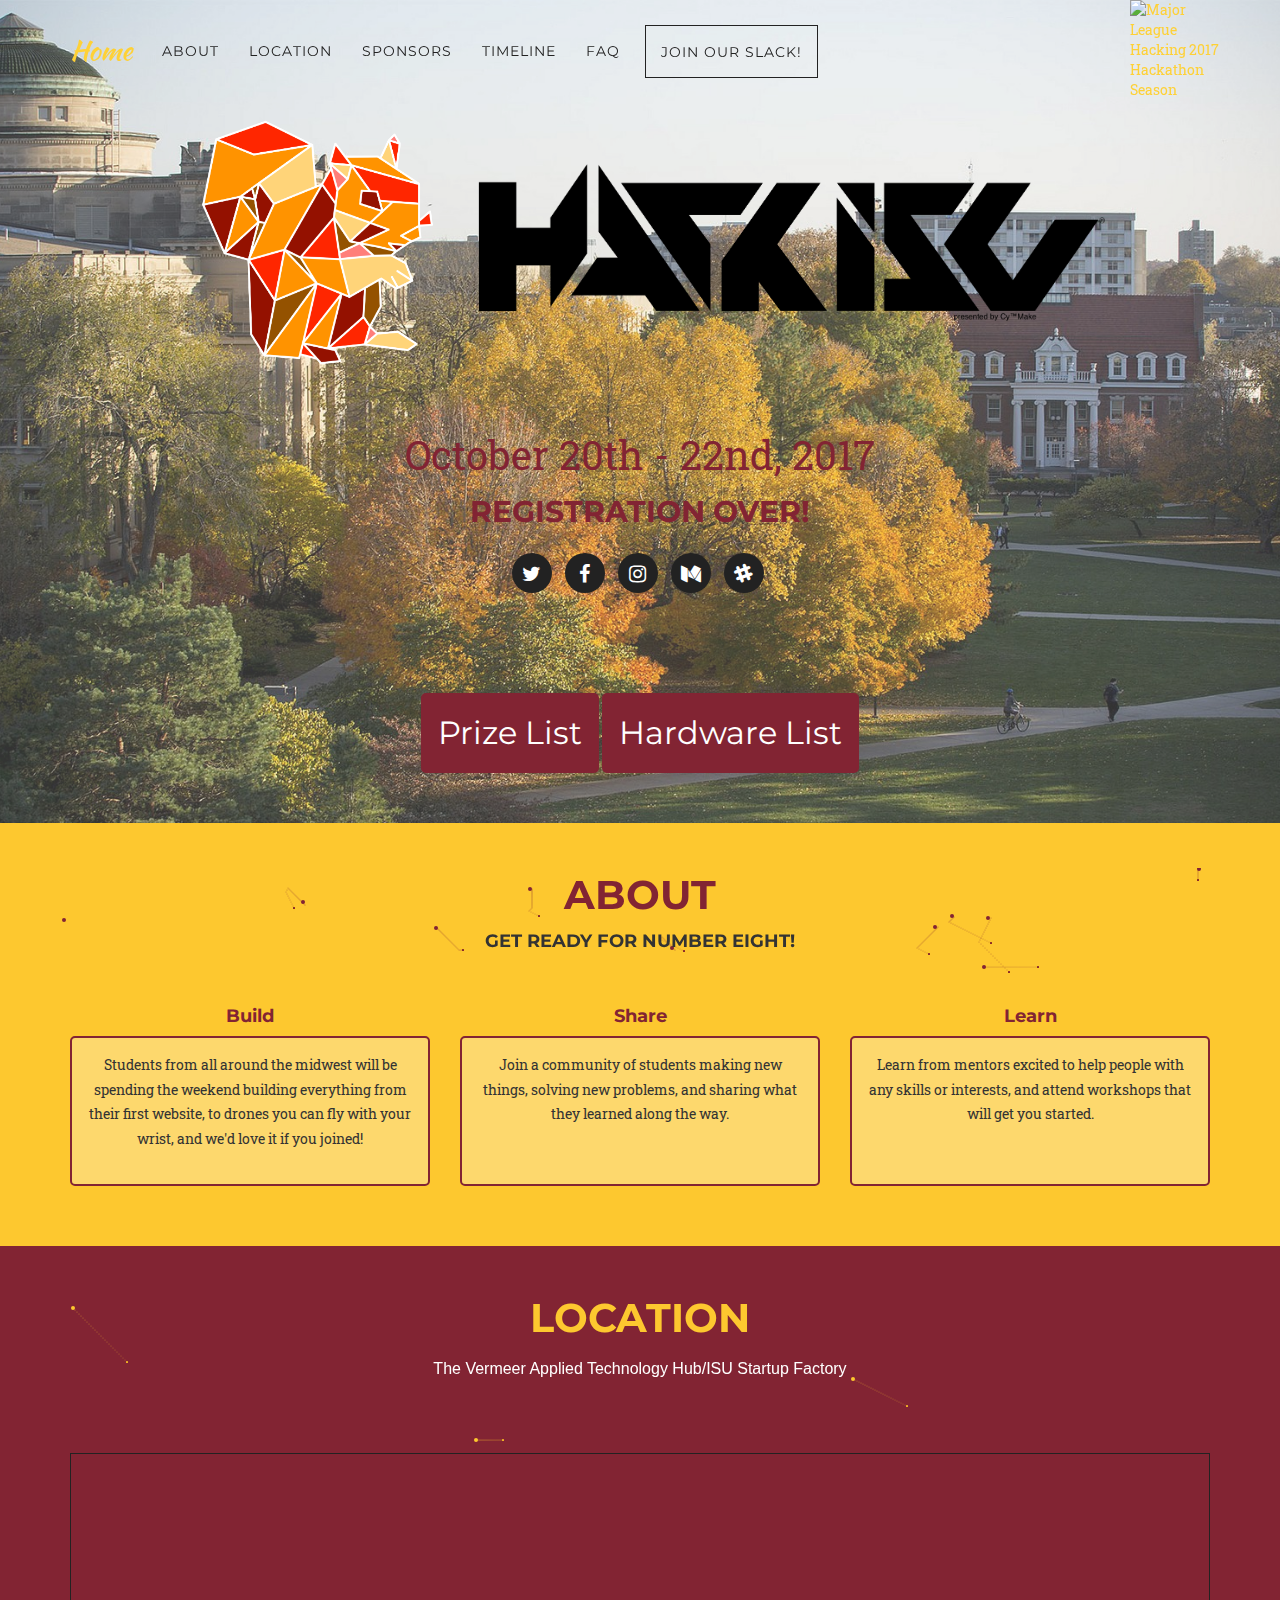
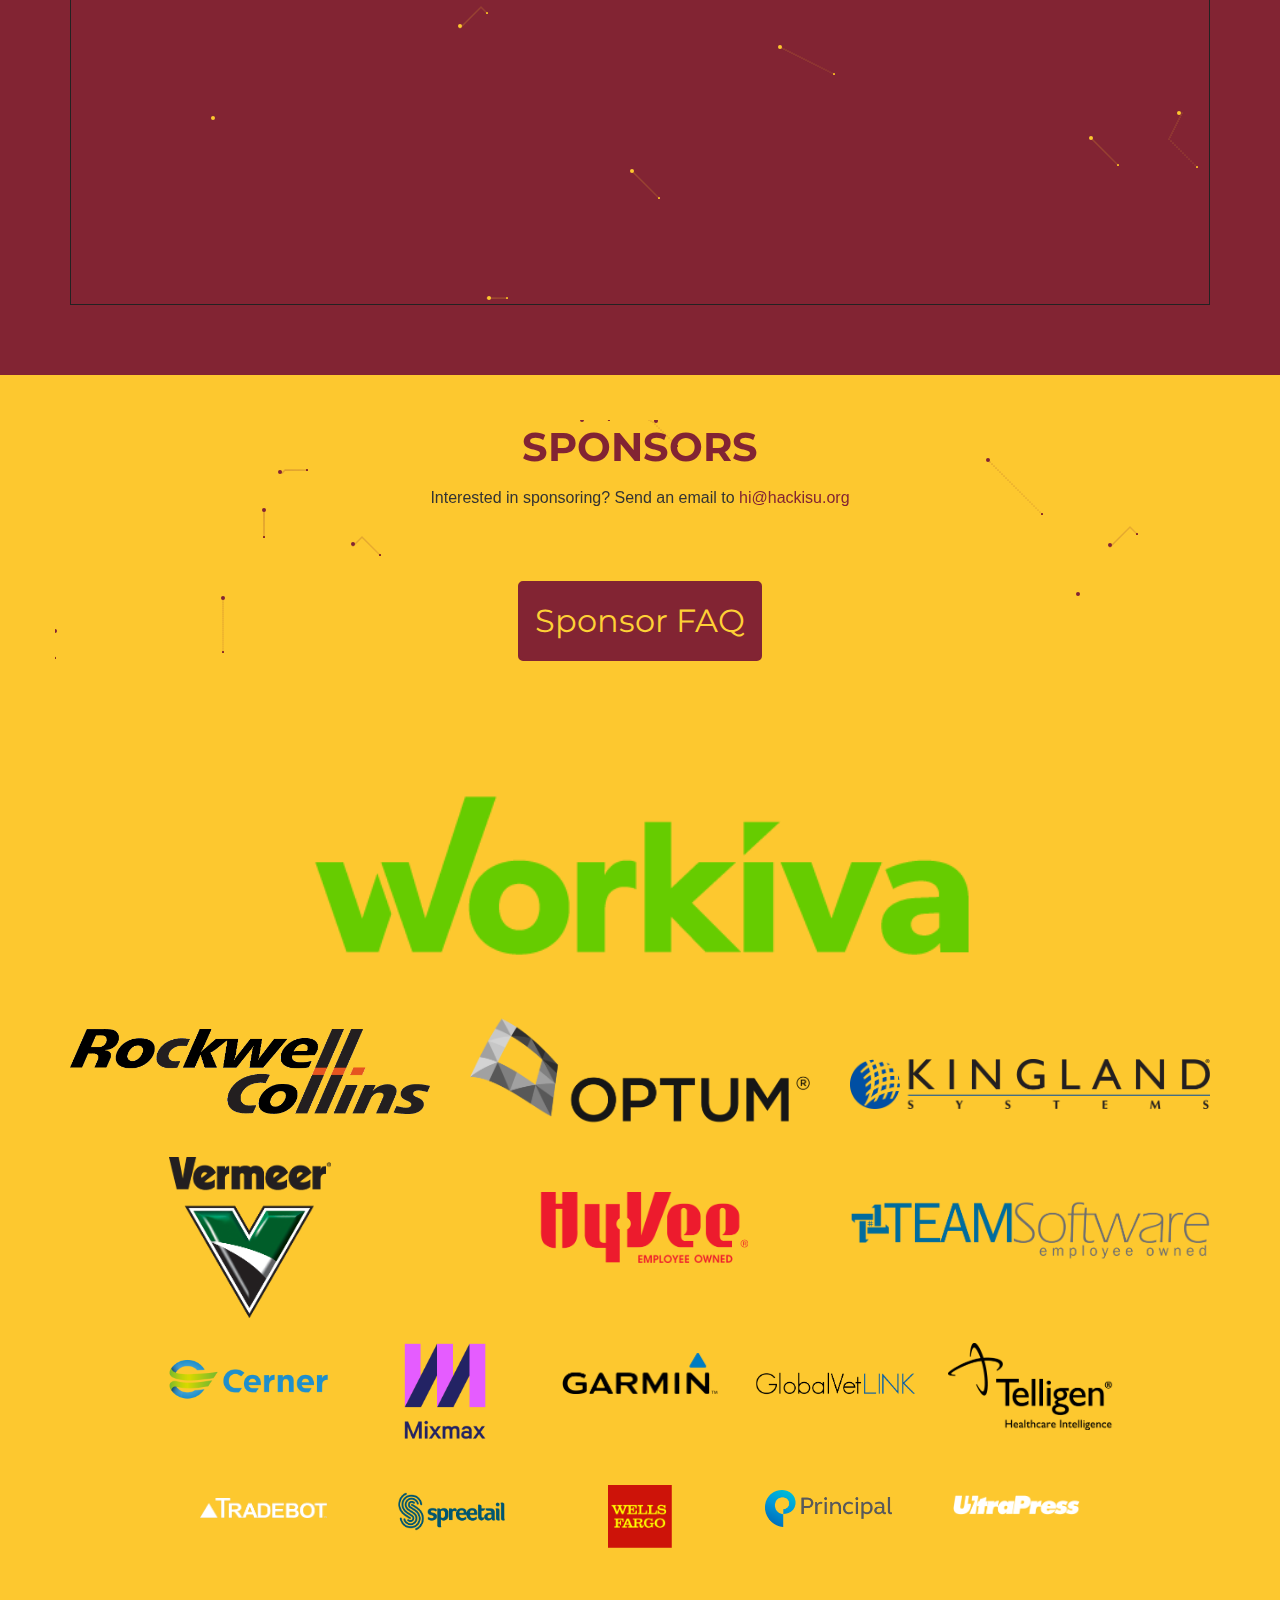
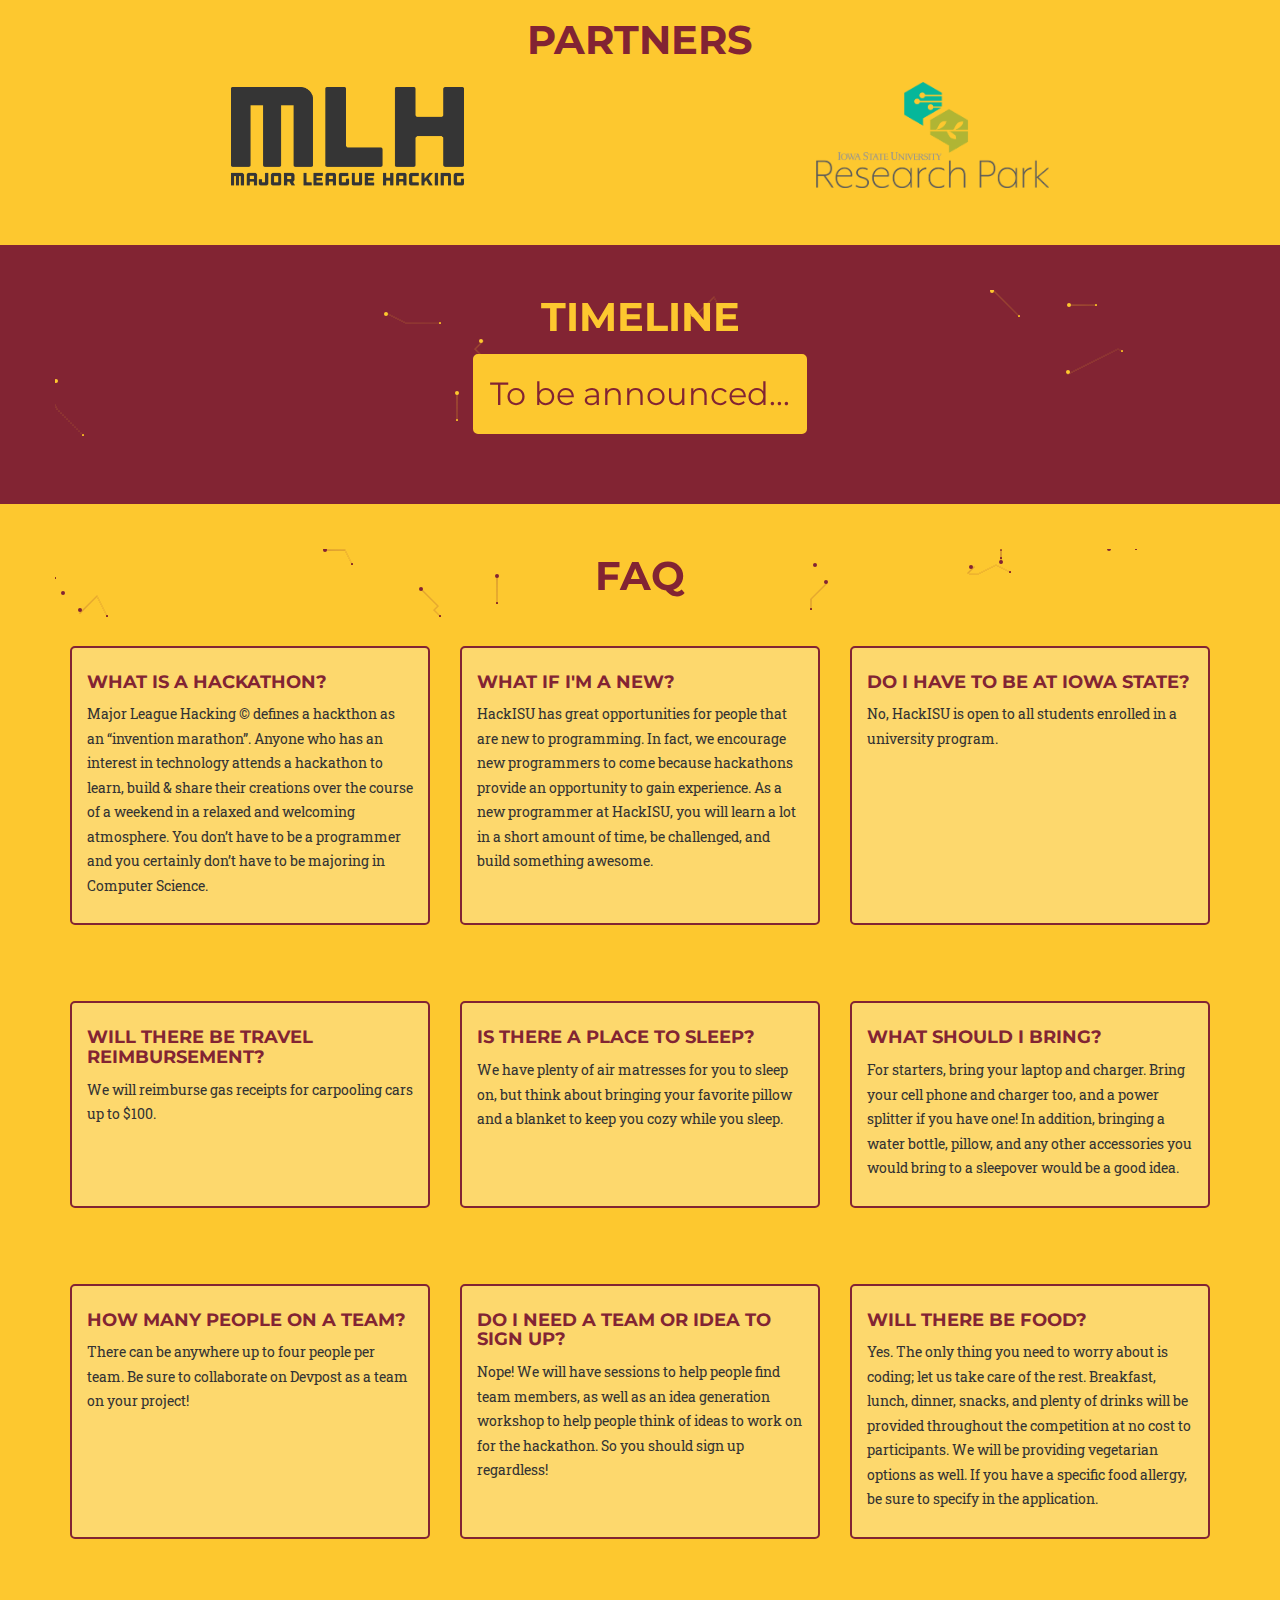
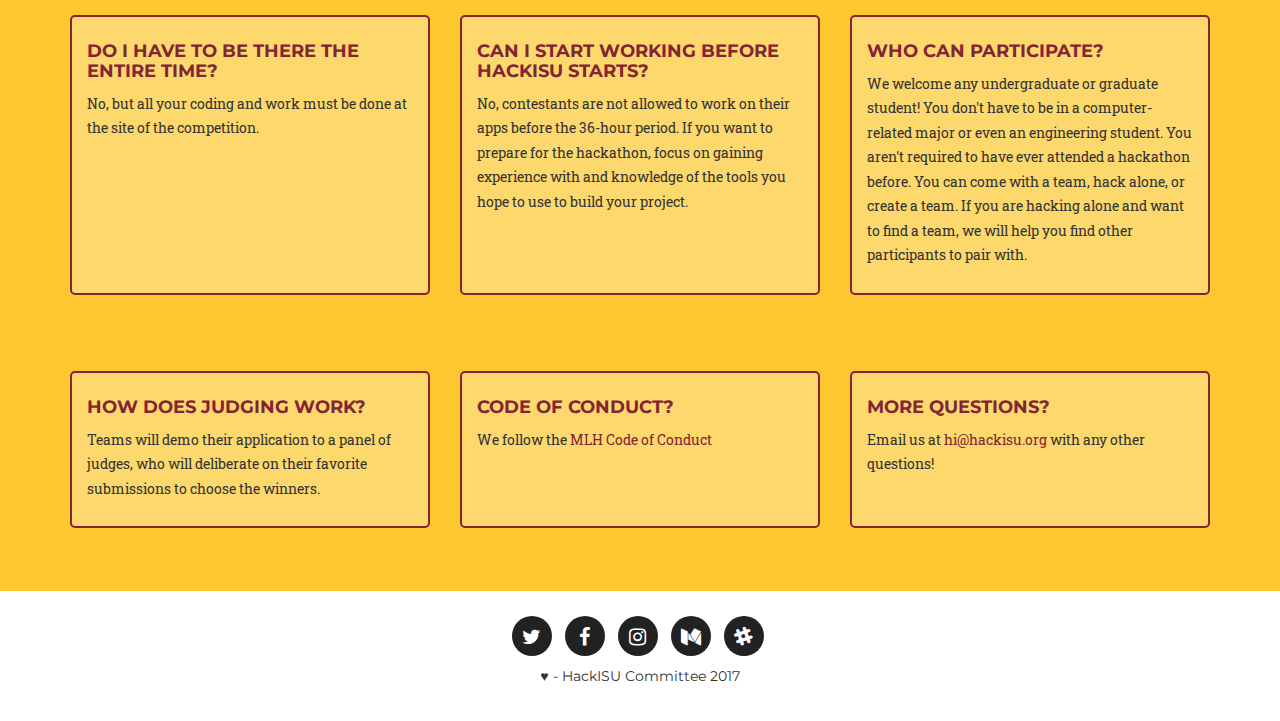
==== commit 0d175fc4: "Removed timeline button" ====
--- a/index.html
+++ b/index.html
@@ -92,24 +92,18 @@
             <img style="width:25%" src="./img/hackisu/HackSquirrel_Official.png" />
             <img style="width:55%" src="./img/hackisu/hackisu-typography-1.png" />
           </div>
-          <!-- <span class="intro-lead-in icon-red">October 20th - 22nd, 2017</span> -->
-
-
-            <h2 class="section-heading icon-red">Thanks for attending the Fall HackISU! Check back soon to register for the spring event!</h2>
-
-          <!-- Submit Project Button -->
-
-          <div class="row" style="padding-top:10px">
-            <a href="https://hackisu-viii.devpost.com/" class="buttonMainPage" role="button" style="margin-top:10px">See our Winners!</a>
-          </div>
-
-          <!-- Register Button -->
+          <span class="intro-lead-in icon-red">October 20th - 22nd, 2017</span>
+
+          <!-- Submit Project! -->
+
+
+          <!-- TODO Comment out when HackISU starts -->
           <!-- <h2 class="section-heading icon-red">Summoning fellow hackers!</h2>
   		    <button onclick="toMLH()" class="button" href="" style="margin-top:10px">Register Here!</button> -->
 
-          <!-- Registration Over Heading -->
-          <!-- <h2 class="section-heading icon-red">Registration Over!</h2> -->
-          <!-- Thank you note heading -->
+          <h2 class="section-heading icon-red">Registration Over!</h2>
+
+          <!-- TODO Uncomment when event is over! -->
           <!-- <h2 class="intro-reg-closing icon-red">Thanks for attending the Fall HackISU! Check back soon to register for the spring event!</h2> -->
 
           <ul class="list-inline social-buttons" style="margin-top:25px;">
@@ -122,10 +116,10 @@
           </ul>
 
           <!-- Buttons to the hardware list and prize list -->
-          <!-- <div class = "row" style="padding-top: 100px;">
+          <div style="padding-top: 100px;">
             <a href="prizelist.html" class="buttonMainPage" role="button">Prize List</a>
             <a href="hardwarelist.html" class="buttonMainPage" role="button">Hardware List</a>
-          </div> -->
+          </div>
 
         </div>
       </div>
@@ -309,8 +303,8 @@
       <div class="row">
         <div class="col-lg-12 text-center">
           <h2 class="section-heading icon-yellow">Timeline</h2>
-            <a href="timeline.html" class="button3">Agenda</a>
-          <!-- <a href="" class="button3">To be announced...</a> -->
+            <!-- <a href="timeline.html" class="button3">Agenda</a> -->
+            <a href="#" class="button3">To be announced...</a>
         </div>
         <canvas class="all" style="margin-top:-100%;"></canvas>
       </div>
--- a/css/styles.css
+++ b/css/styles.css
@@ -507,7 +507,7 @@
 }
 
 header .overlay {
-    background-color: rgba(255, 255, 255, 0.4);
+    background-color: rgba(255, 255, 255, 0.2);
 }
 
 header .intro-text {
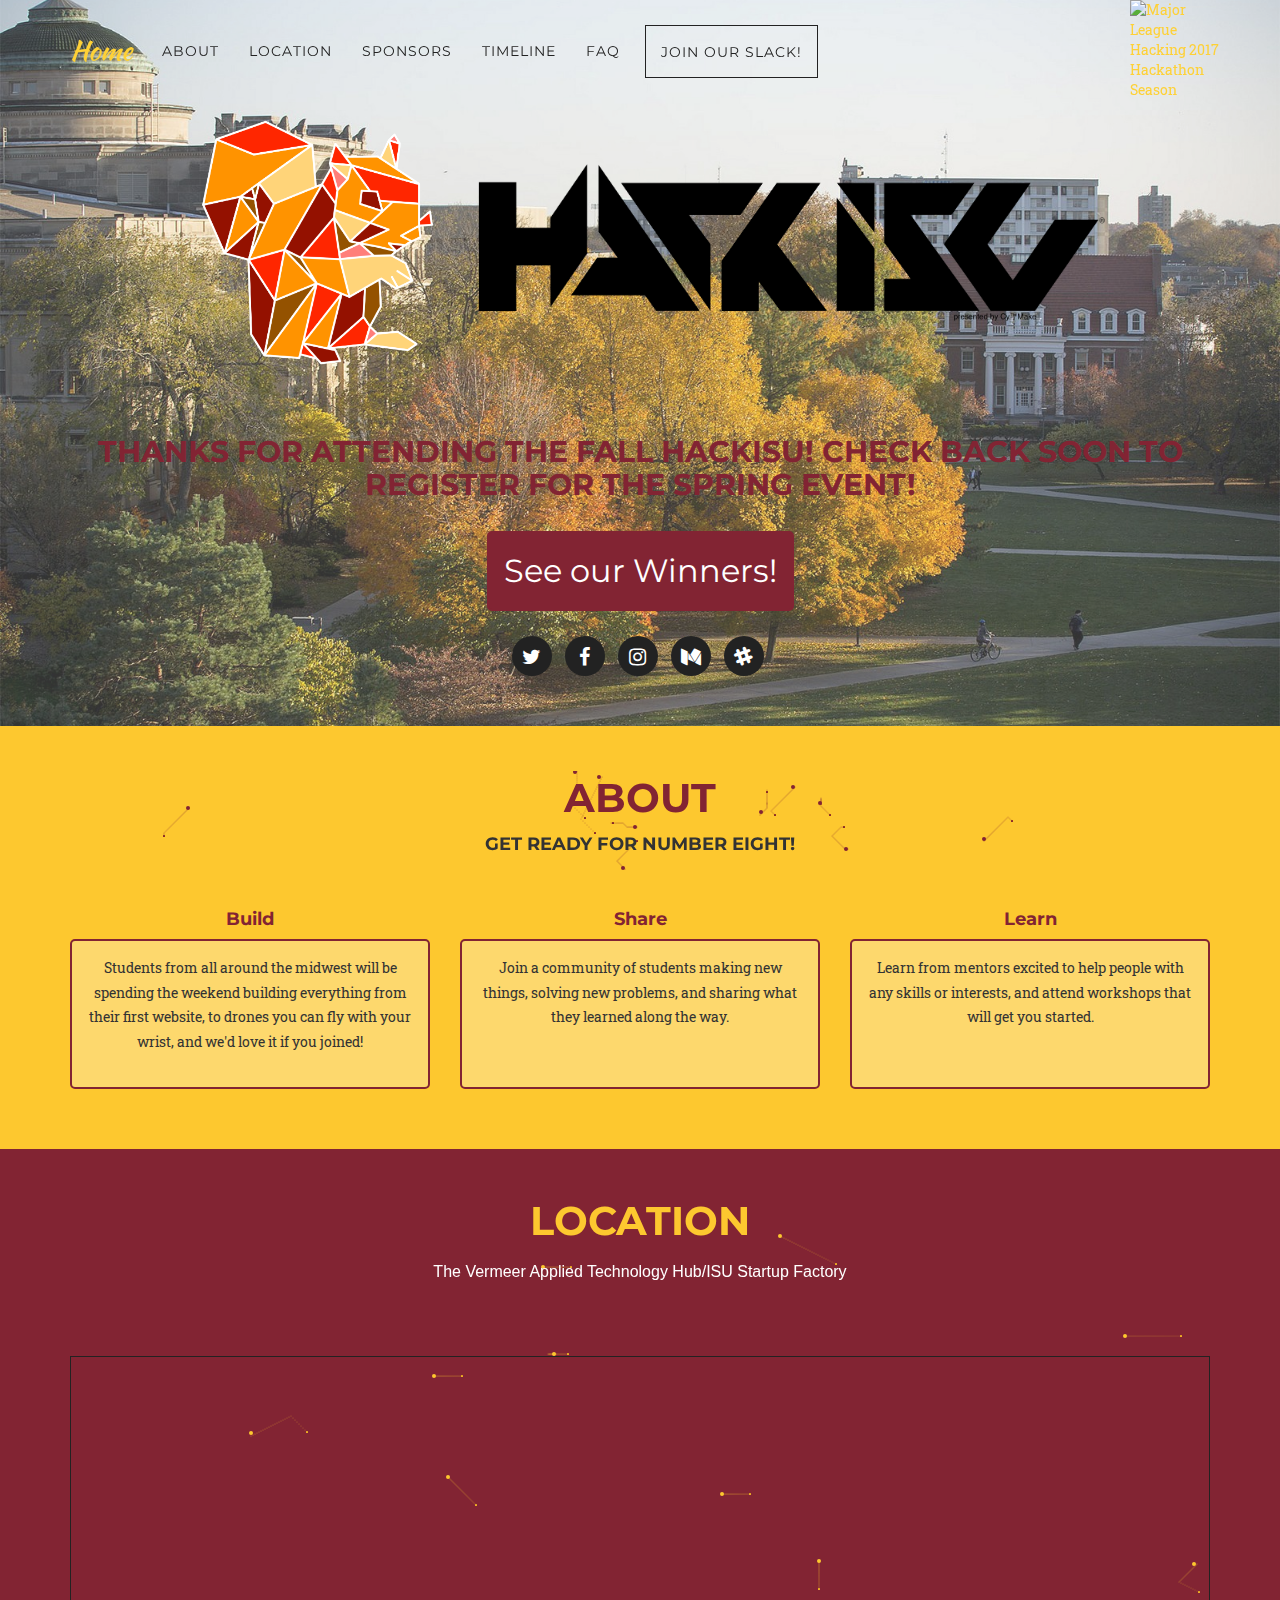
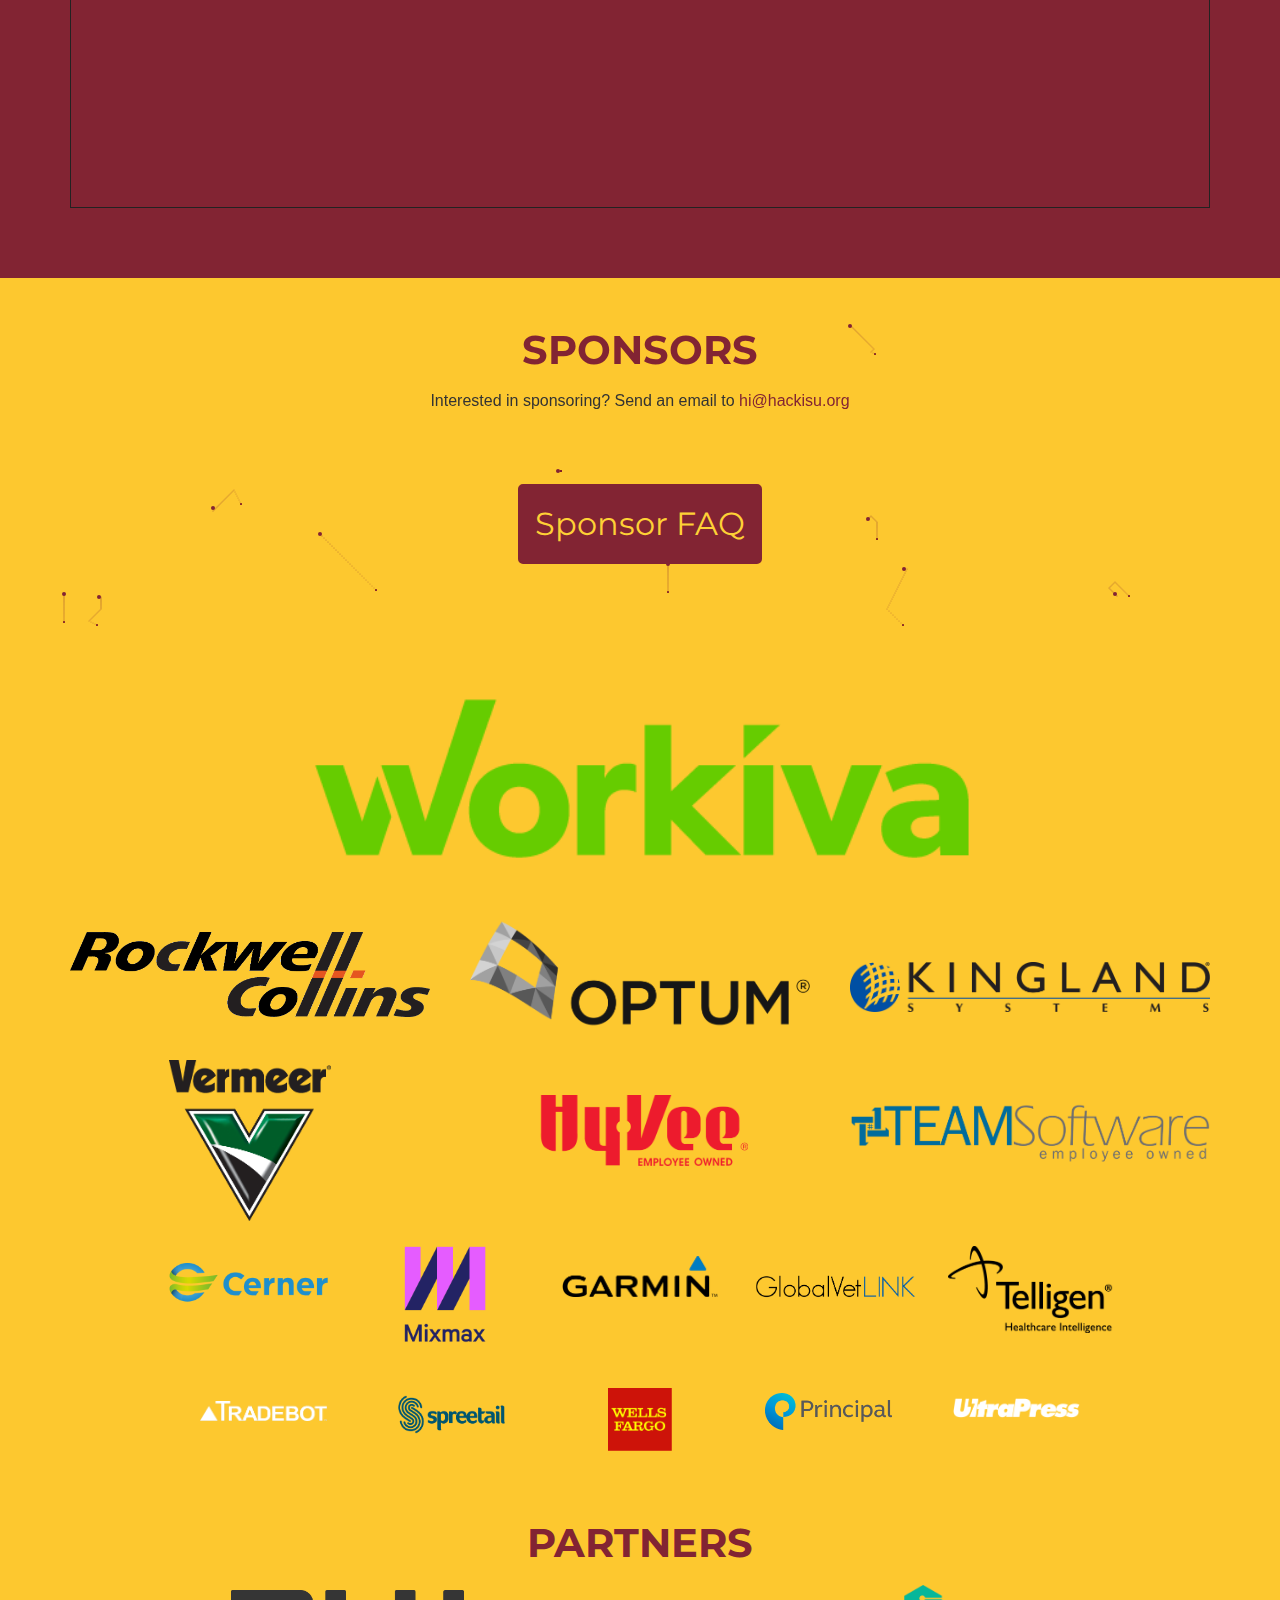
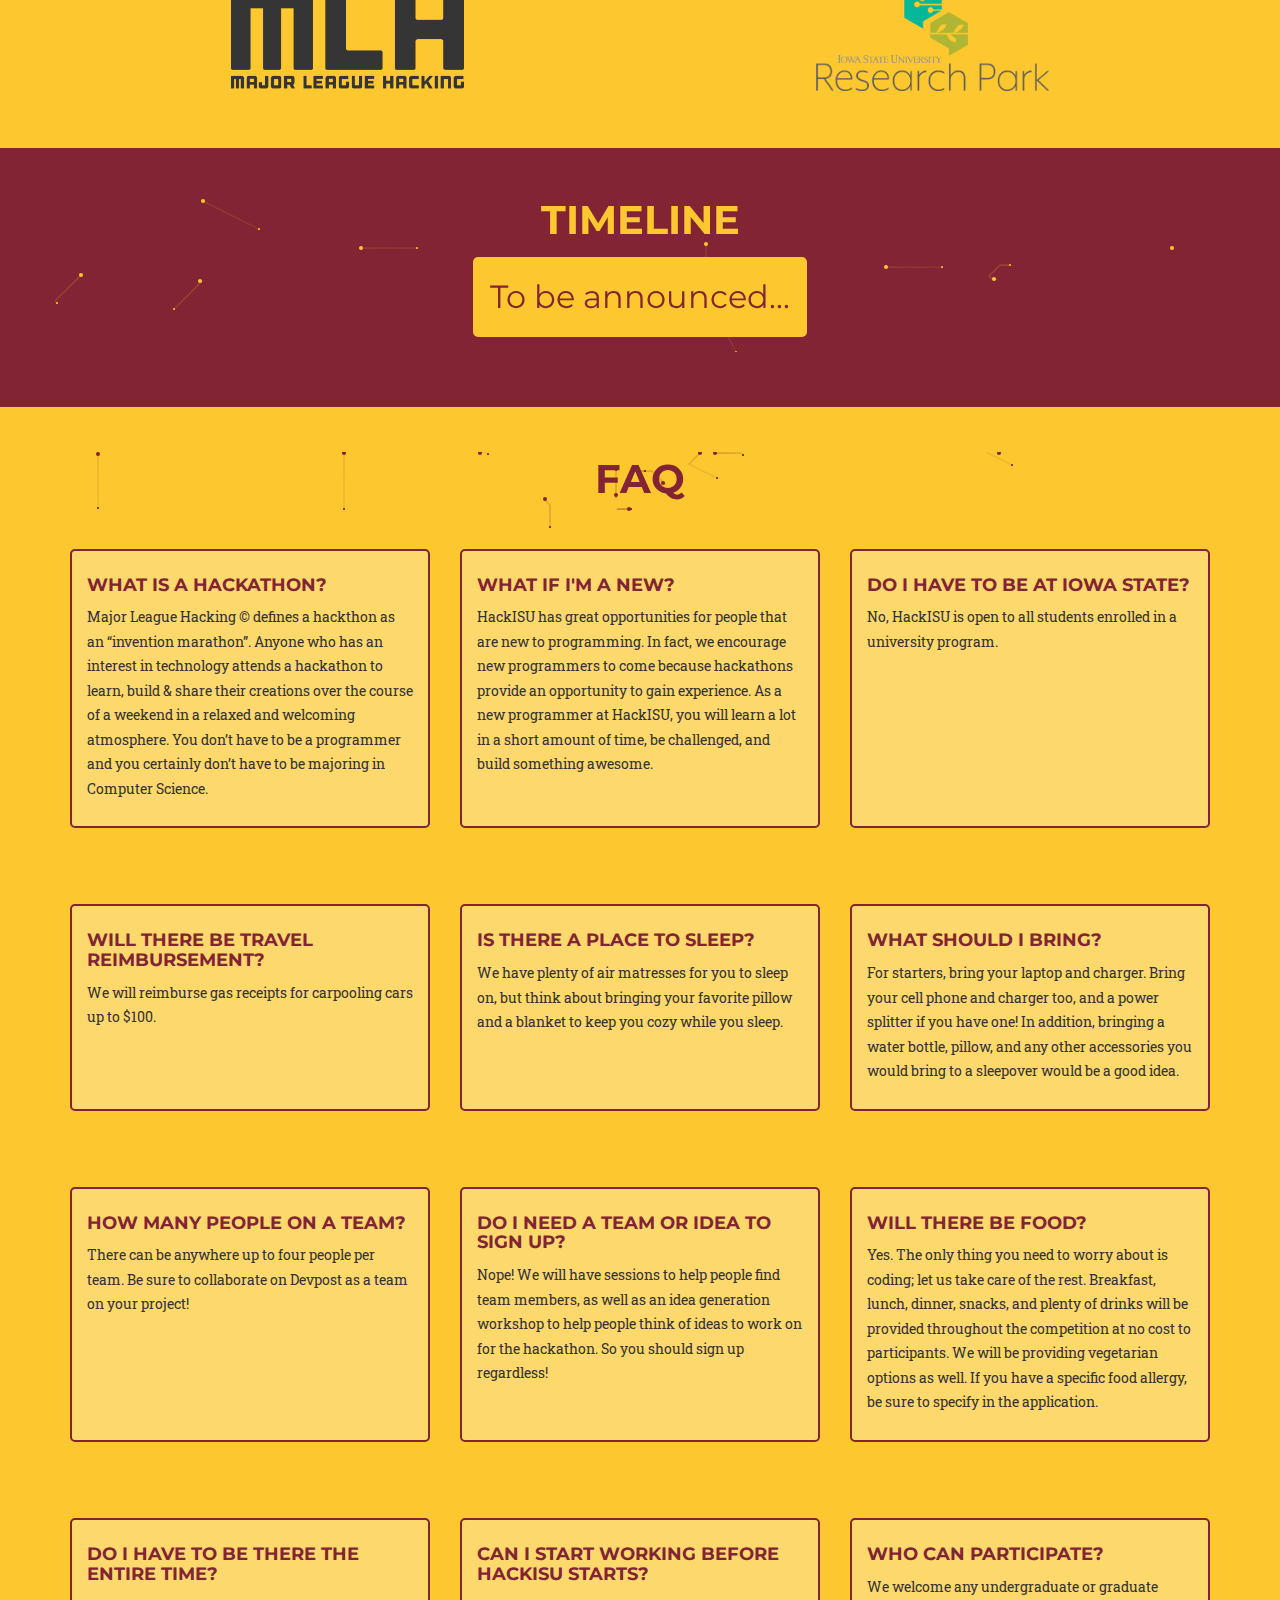
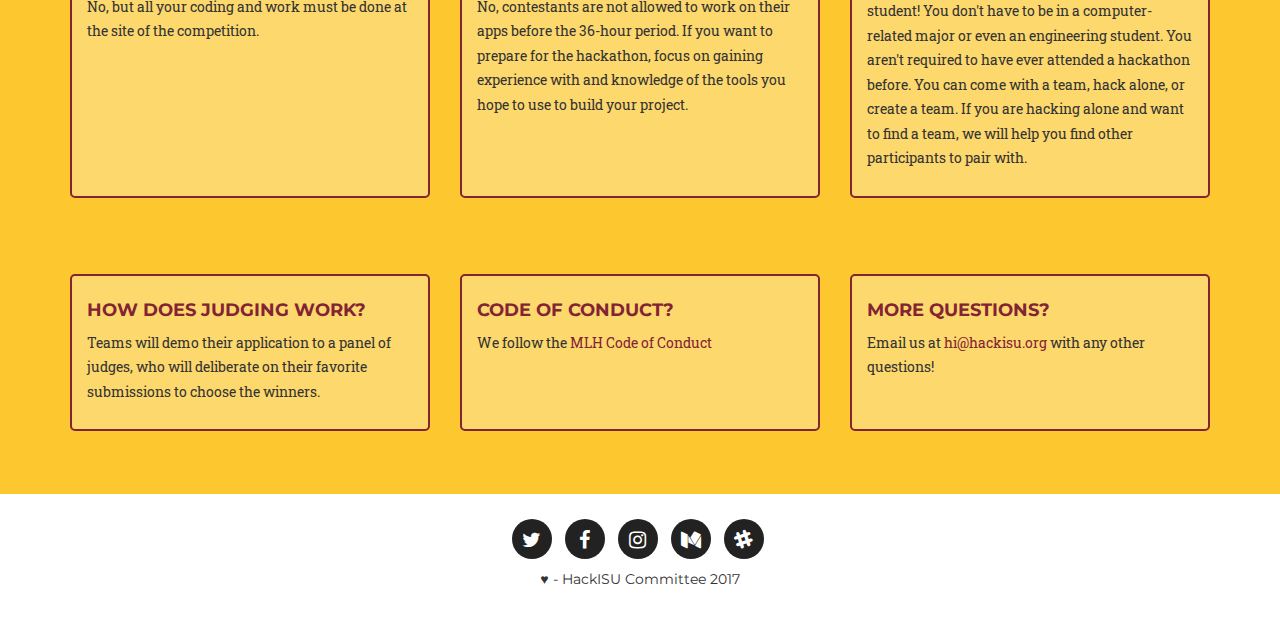
==== commit eb1b0413: "Merge branch 'develop' of https://github.com/HackISU/HackISUSpring2015 into develop" ====
--- a/index.html
+++ b/index.html
@@ -92,18 +92,24 @@
             <img style="width:25%" src="./img/hackisu/HackSquirrel_Official.png" />
             <img style="width:55%" src="./img/hackisu/hackisu-typography-1.png" />
           </div>
-          <span class="intro-lead-in icon-red">October 20th - 22nd, 2017</span>
-
-          <!-- Submit Project! -->
-
-
-          <!-- TODO Comment out when HackISU starts -->
+          <!-- <span class="intro-lead-in icon-red">October 20th - 22nd, 2017</span> -->
+
+
+            <h2 class="section-heading icon-red">Thanks for attending the Fall HackISU! Check back soon to register for the spring event!</h2>
+
+          <!-- Submit Project Button -->
+
+          <div class="row" style="padding-top:10px">
+            <a href="https://hackisu-viii.devpost.com/" class="buttonMainPage" role="button" style="margin-top:10px">See our Winners!</a>
+          </div>
+
+          <!-- Register Button -->
           <!-- <h2 class="section-heading icon-red">Summoning fellow hackers!</h2>
   		    <button onclick="toMLH()" class="button" href="" style="margin-top:10px">Register Here!</button> -->
 
-          <h2 class="section-heading icon-red">Registration Over!</h2>
-
-          <!-- TODO Uncomment when event is over! -->
+          <!-- Registration Over Heading -->
+          <!-- <h2 class="section-heading icon-red">Registration Over!</h2> -->
+          <!-- Thank you note heading -->
           <!-- <h2 class="intro-reg-closing icon-red">Thanks for attending the Fall HackISU! Check back soon to register for the spring event!</h2> -->
 
           <ul class="list-inline social-buttons" style="margin-top:25px;">
@@ -116,10 +122,10 @@
           </ul>
 
           <!-- Buttons to the hardware list and prize list -->
-          <div style="padding-top: 100px;">
+          <!-- <div class = "row" style="padding-top: 100px;">
             <a href="prizelist.html" class="buttonMainPage" role="button">Prize List</a>
             <a href="hardwarelist.html" class="buttonMainPage" role="button">Hardware List</a>
-          </div>
+          </div> -->
 
         </div>
       </div>
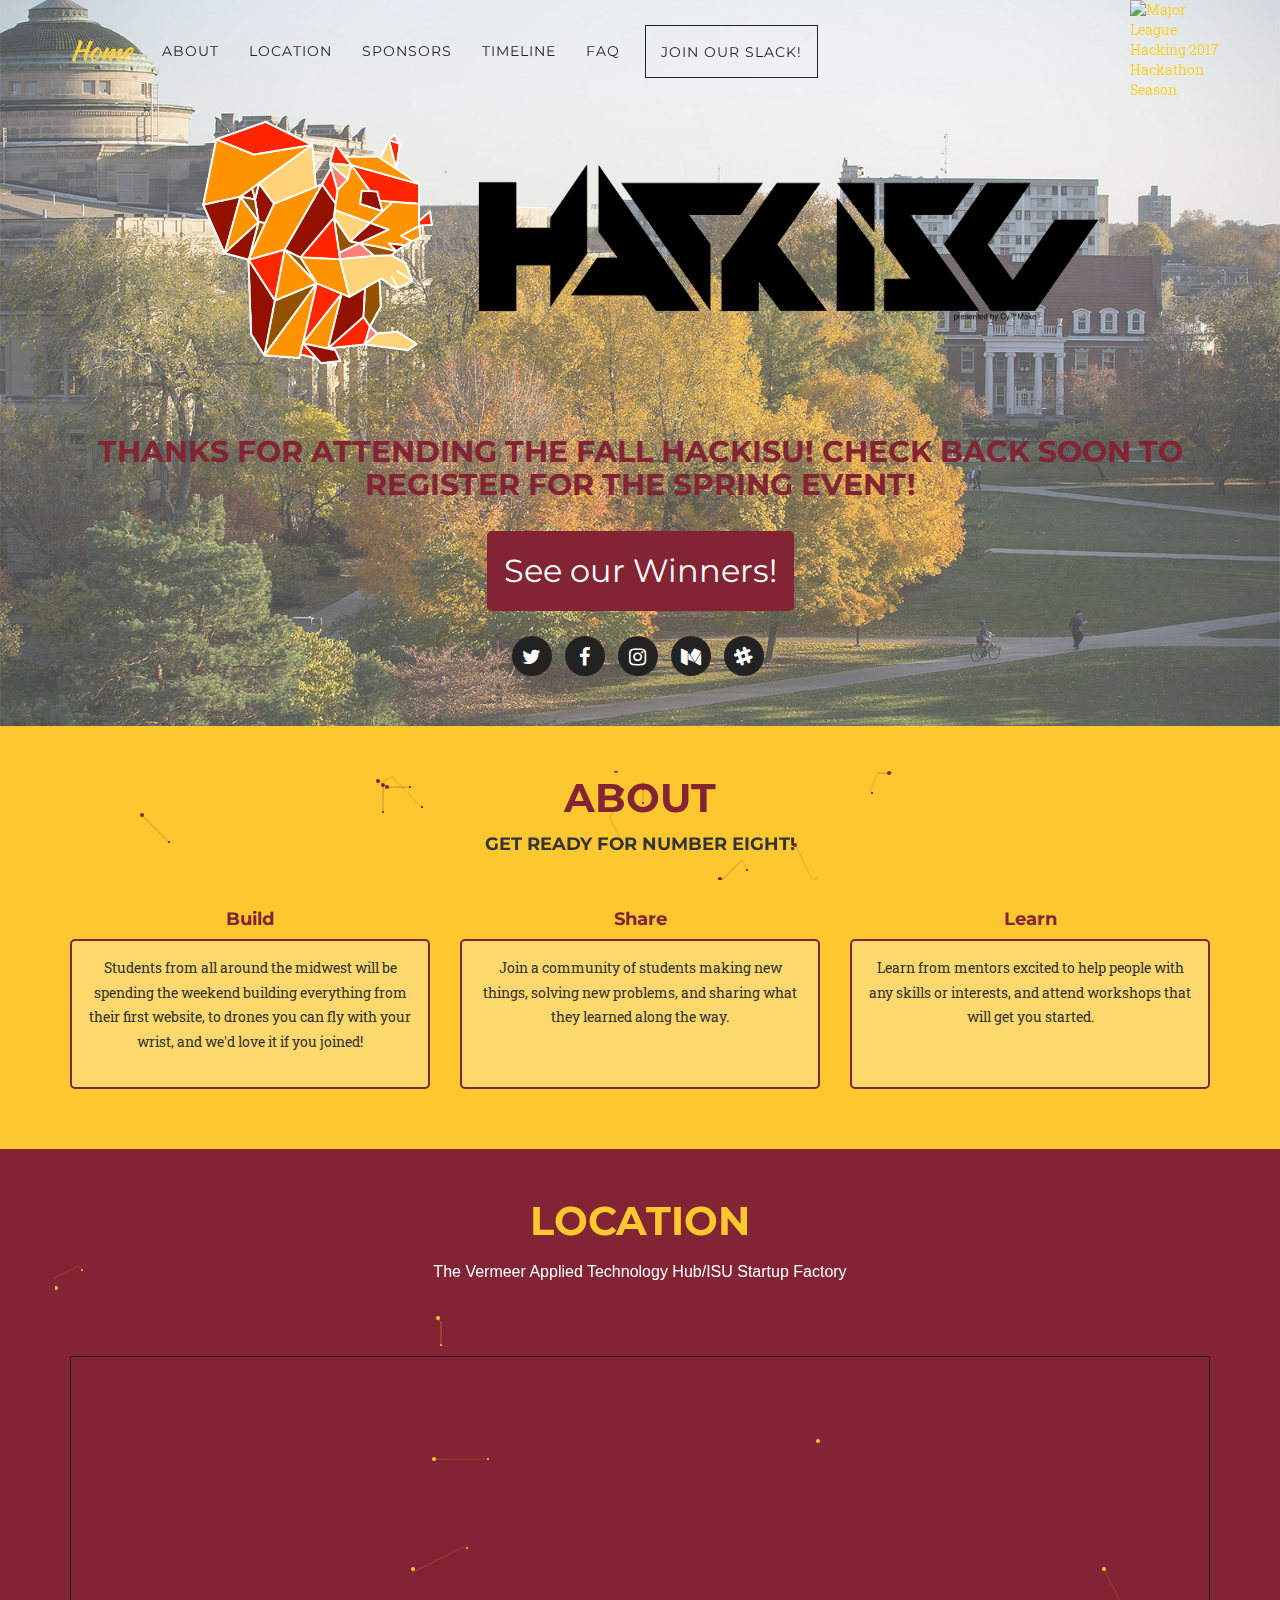
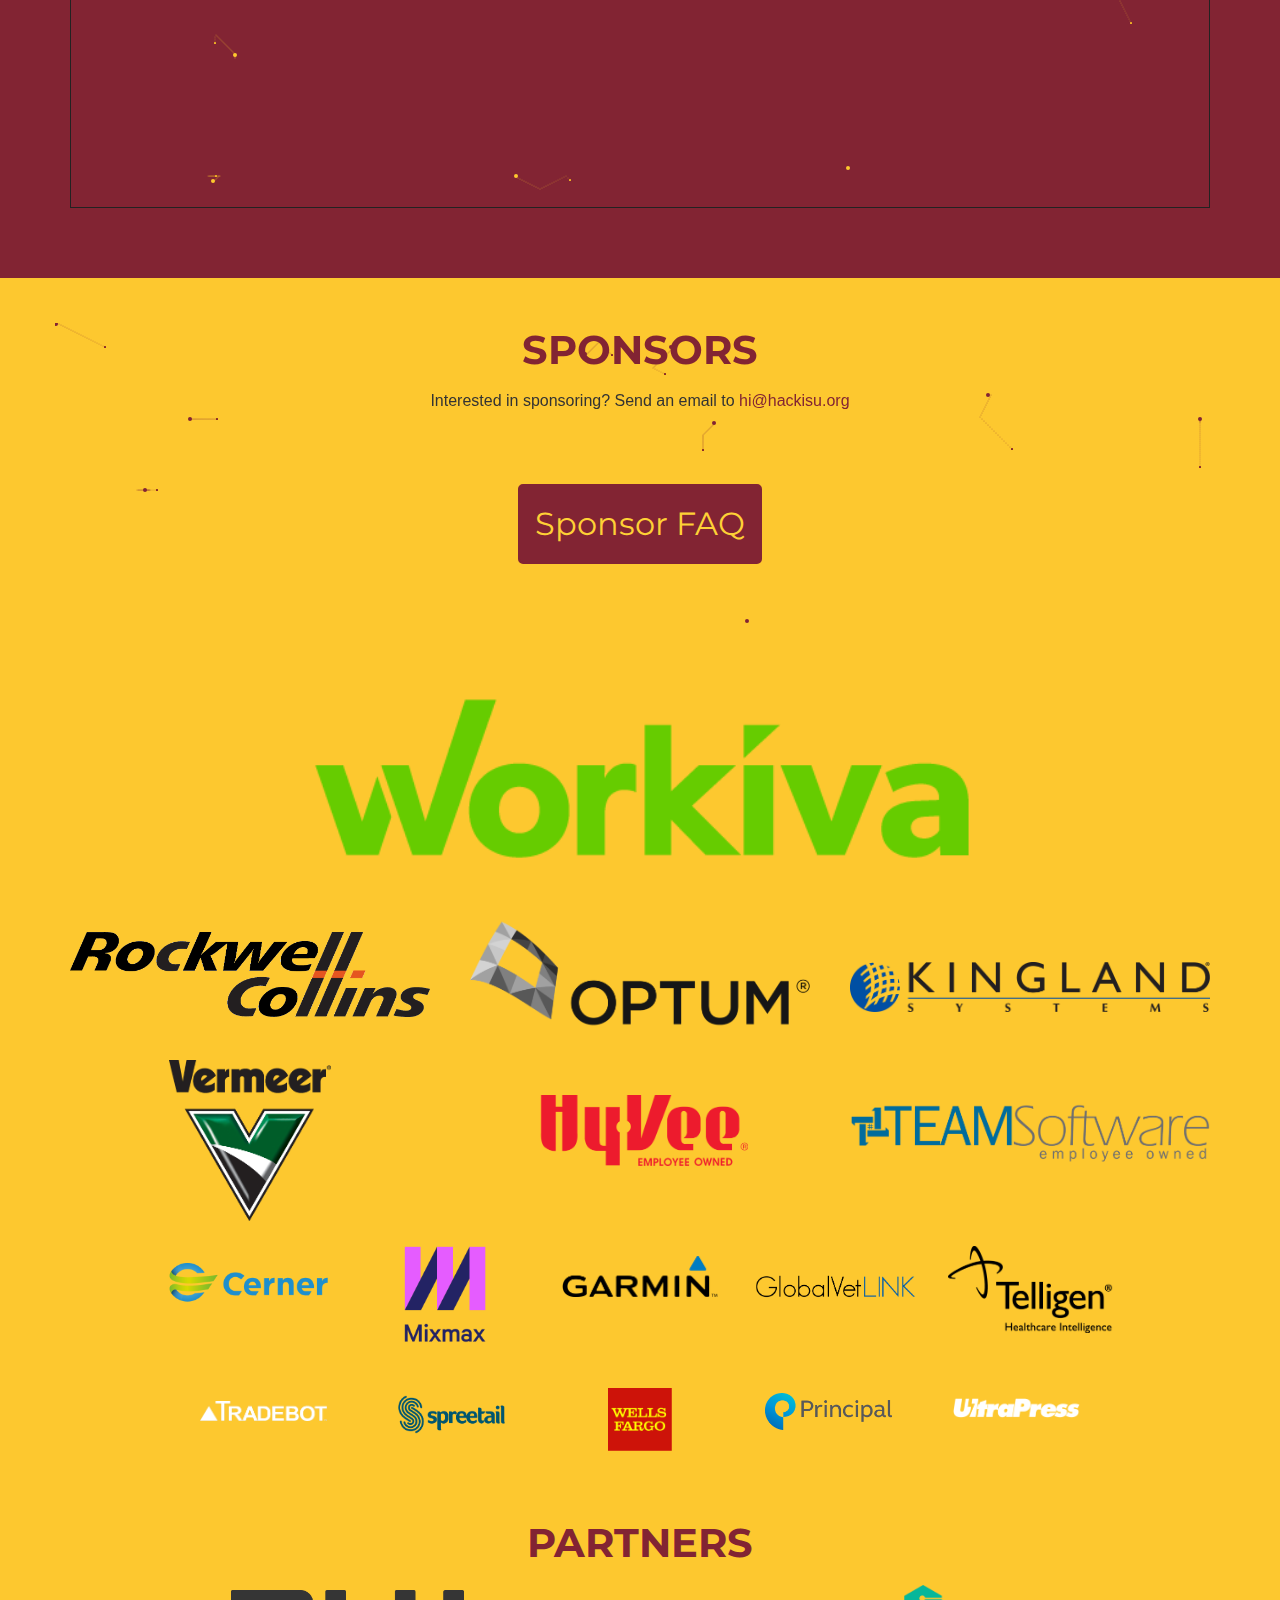
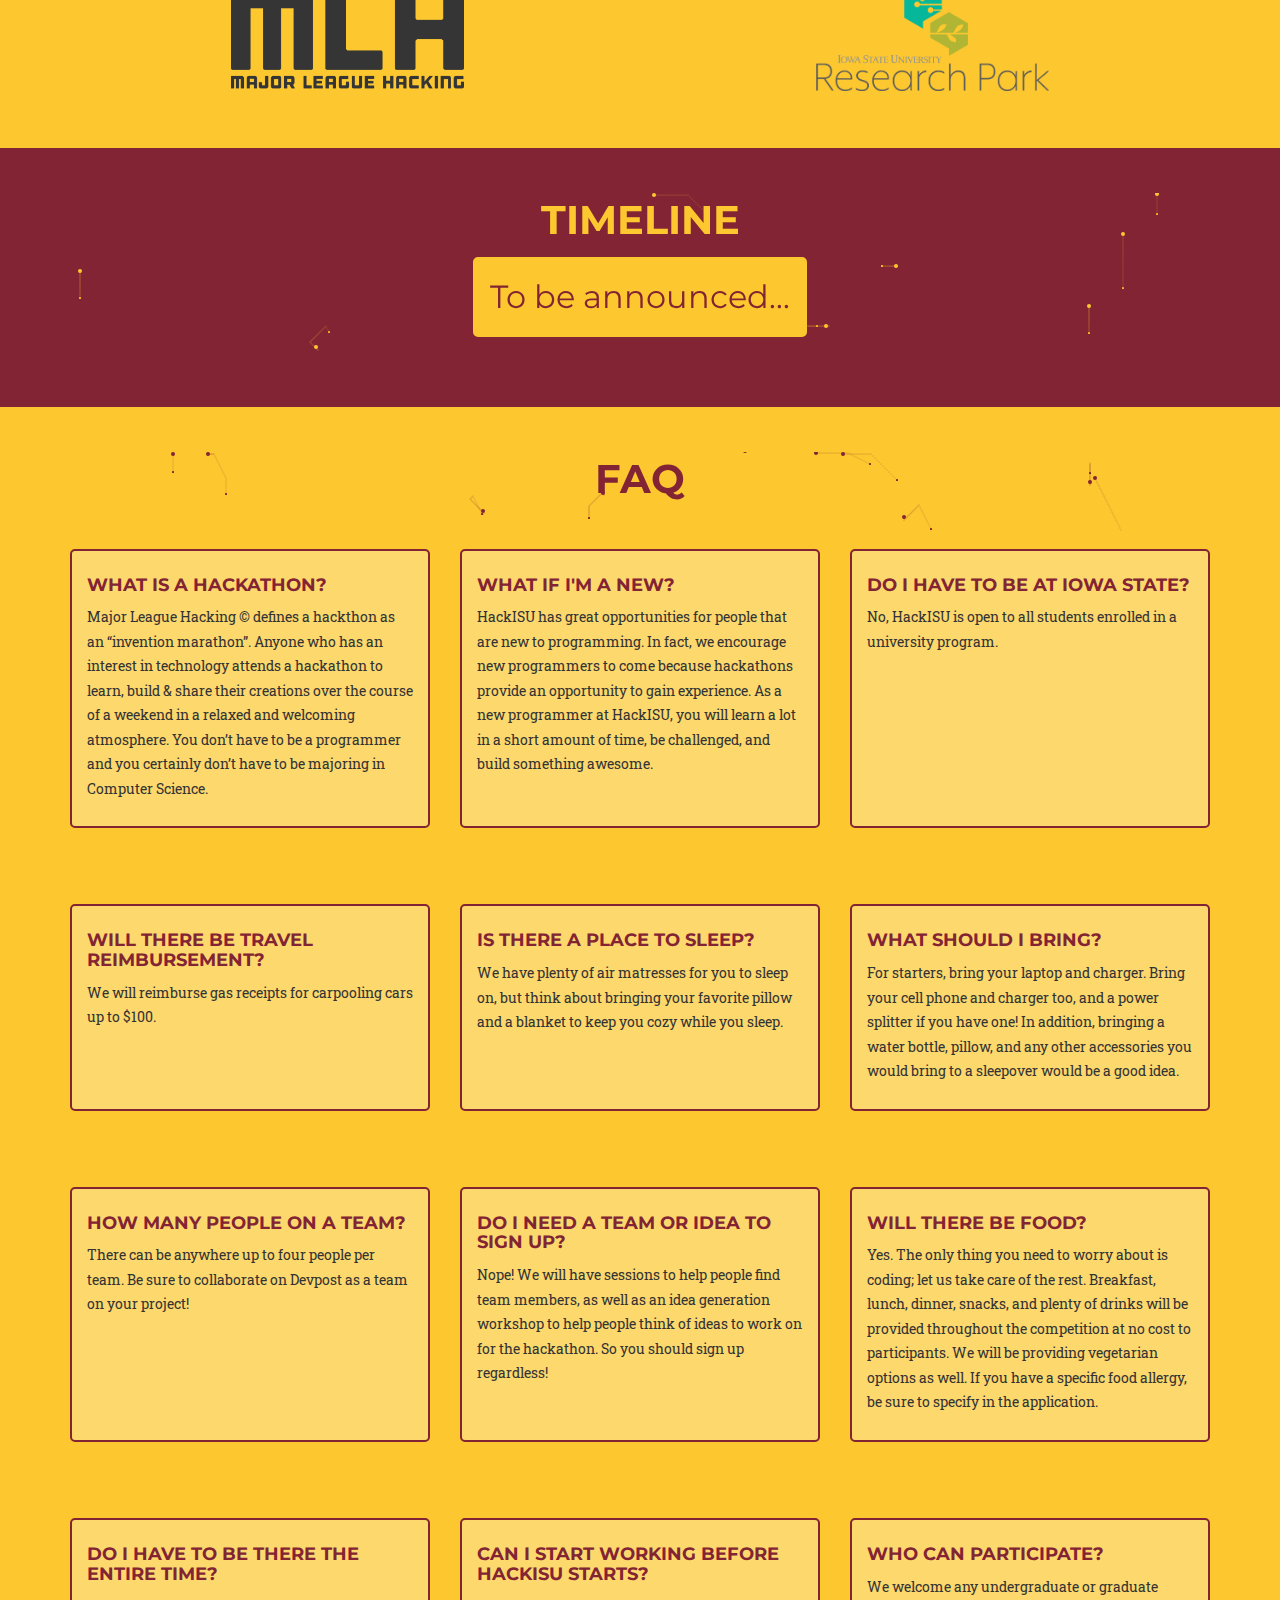
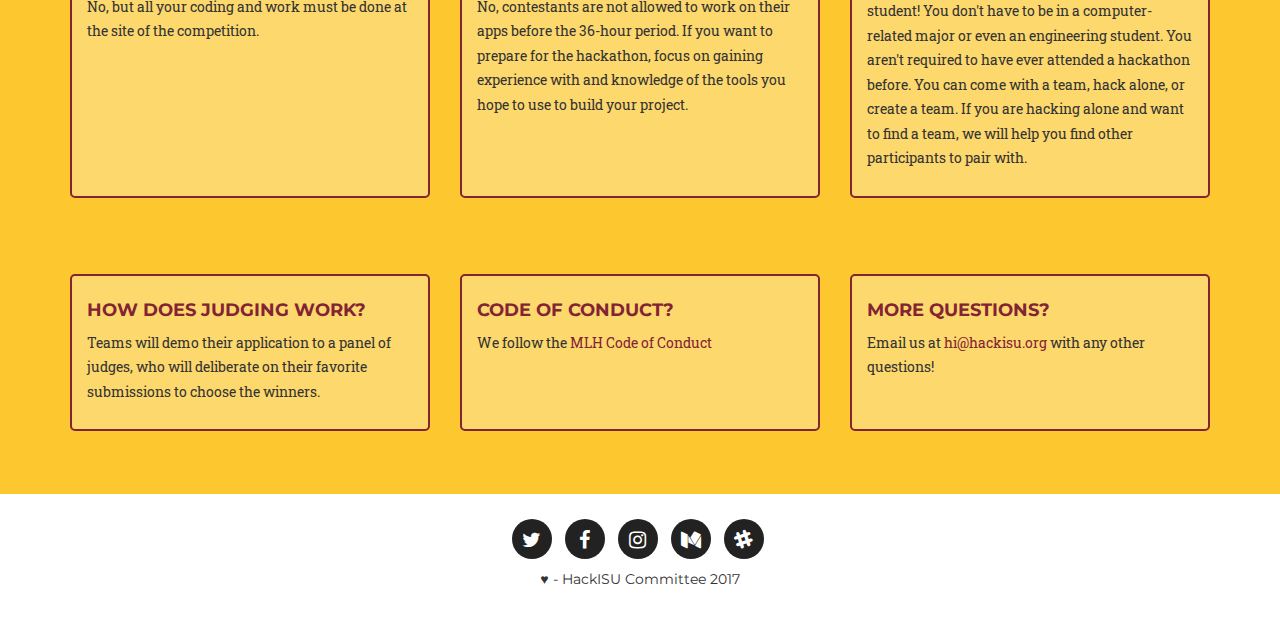
==== commit 657d412b: "Woops" ====
--- a/index.html
+++ b/index.html
@@ -309,8 +309,8 @@
       <div class="row">
         <div class="col-lg-12 text-center">
           <h2 class="section-heading icon-yellow">Timeline</h2>
-            <!-- <a href="timeline.html" class="button3">Agenda</a> -->
-            <a href="#" class="button3">To be announced...</a>
+          <!-- <a href="timeline.html" class="button3">Agenda</a> -->
+          <a href="" class="button3">To be announced...</a>
         </div>
         <canvas class="all" style="margin-top:-100%;"></canvas>
       </div>
--- a/css/styles.css
+++ b/css/styles.css
@@ -507,7 +507,7 @@
 }
 
 header .overlay {
-    background-color: rgba(255, 255, 255, 0.2);
+    background-color: rgba(255, 255, 255, 0.3);
 }
 
 header .intro-text {
